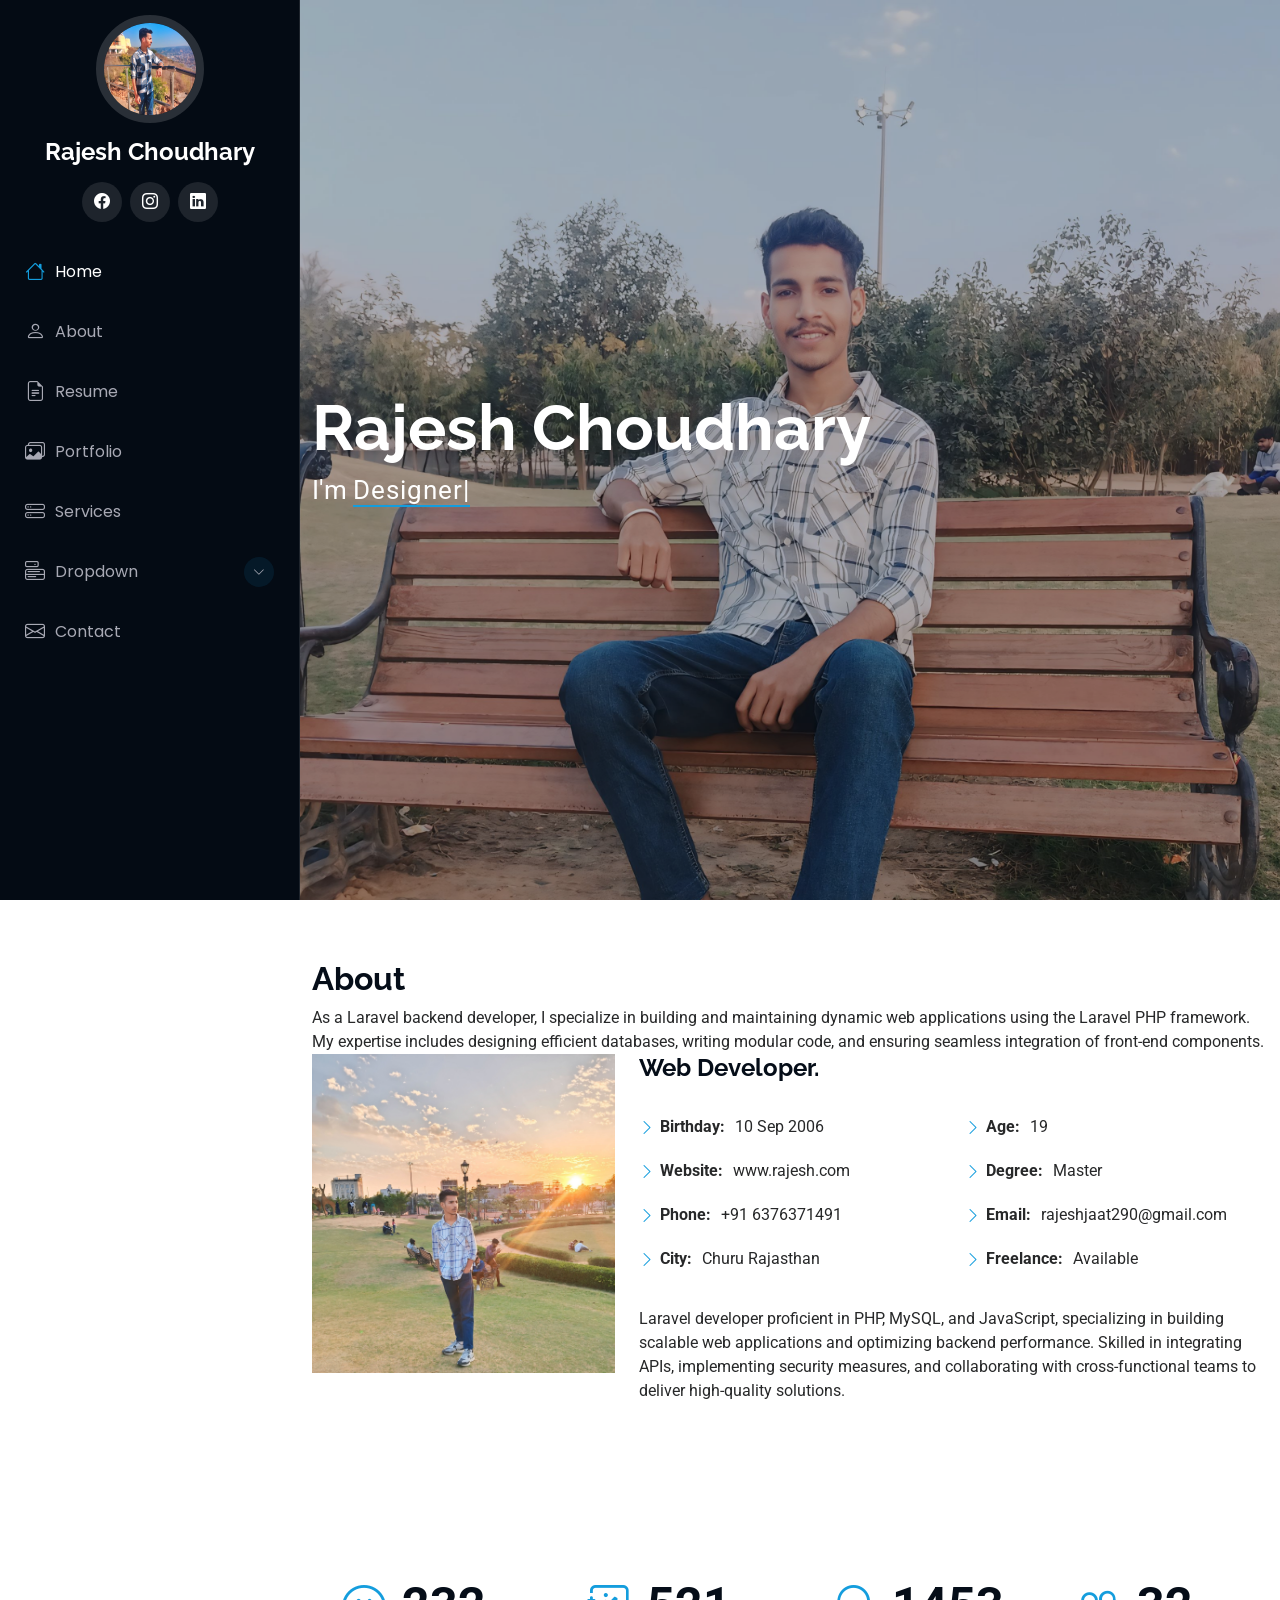
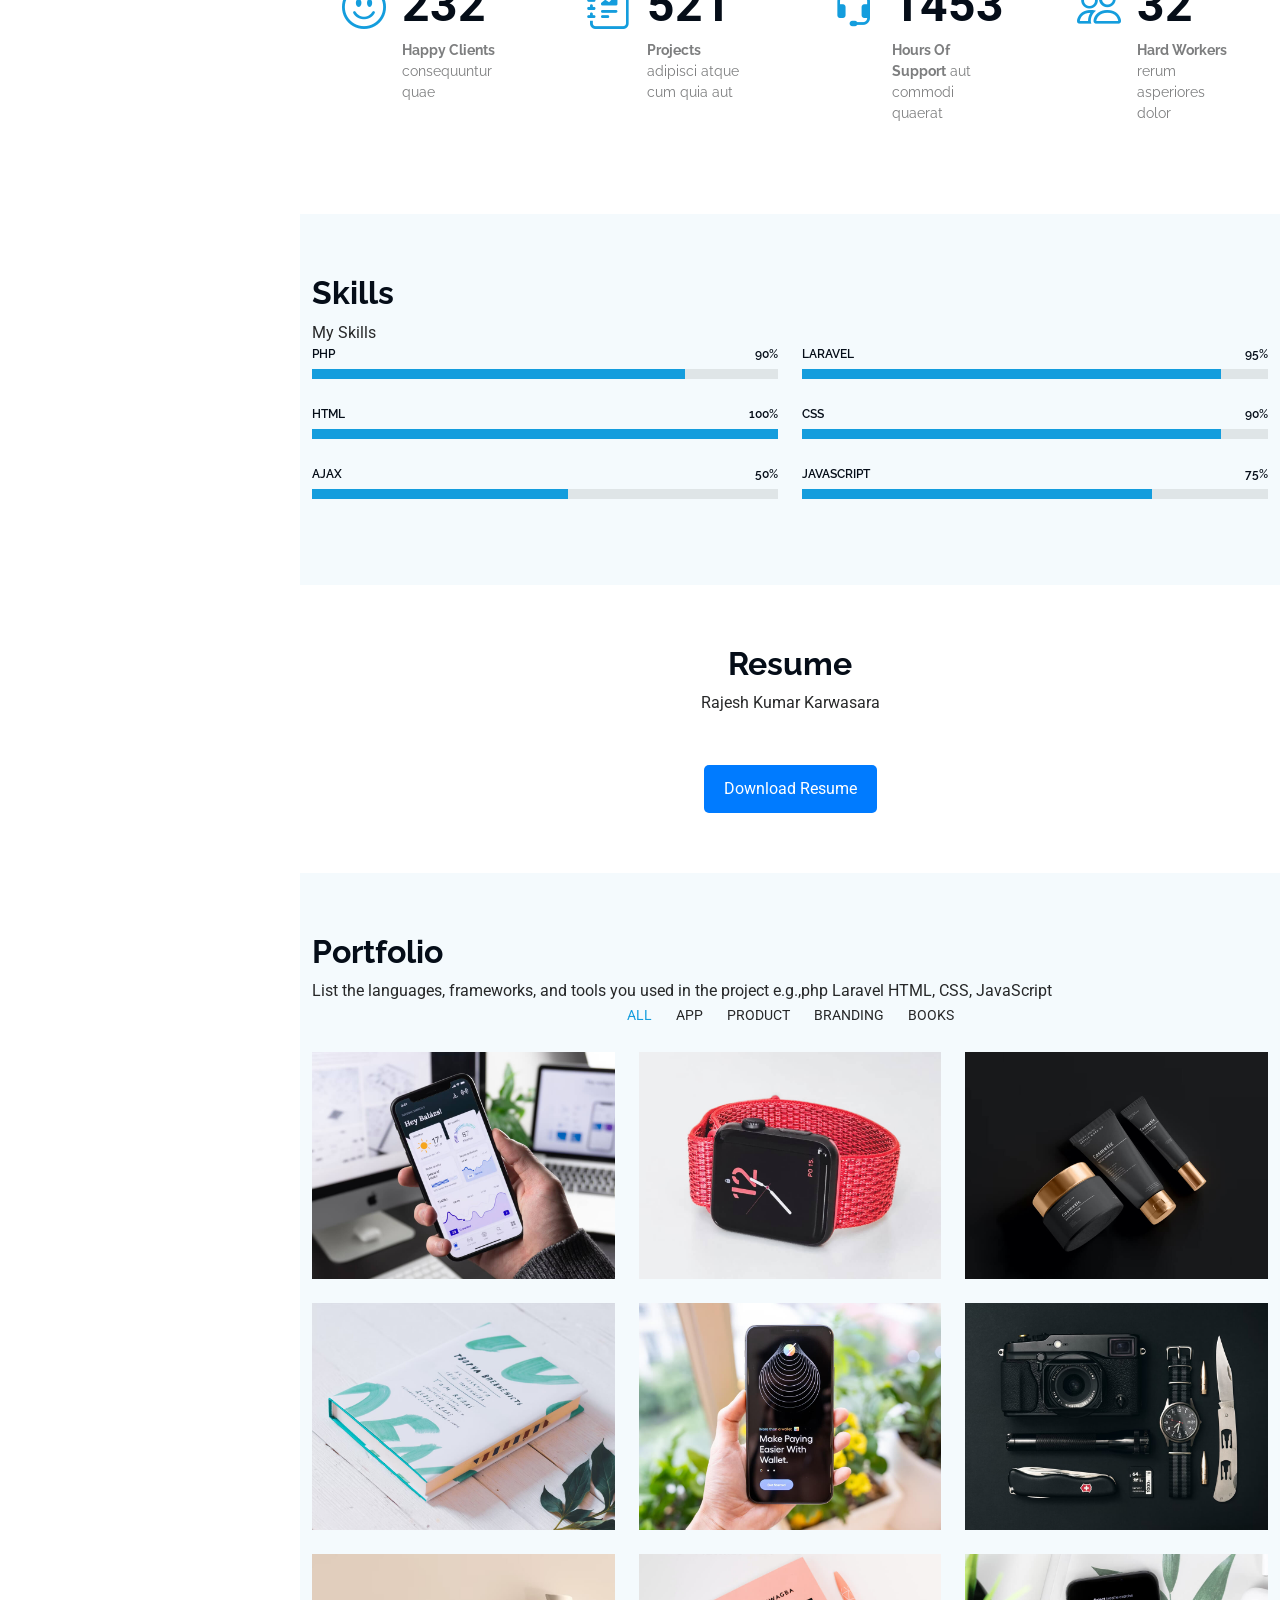
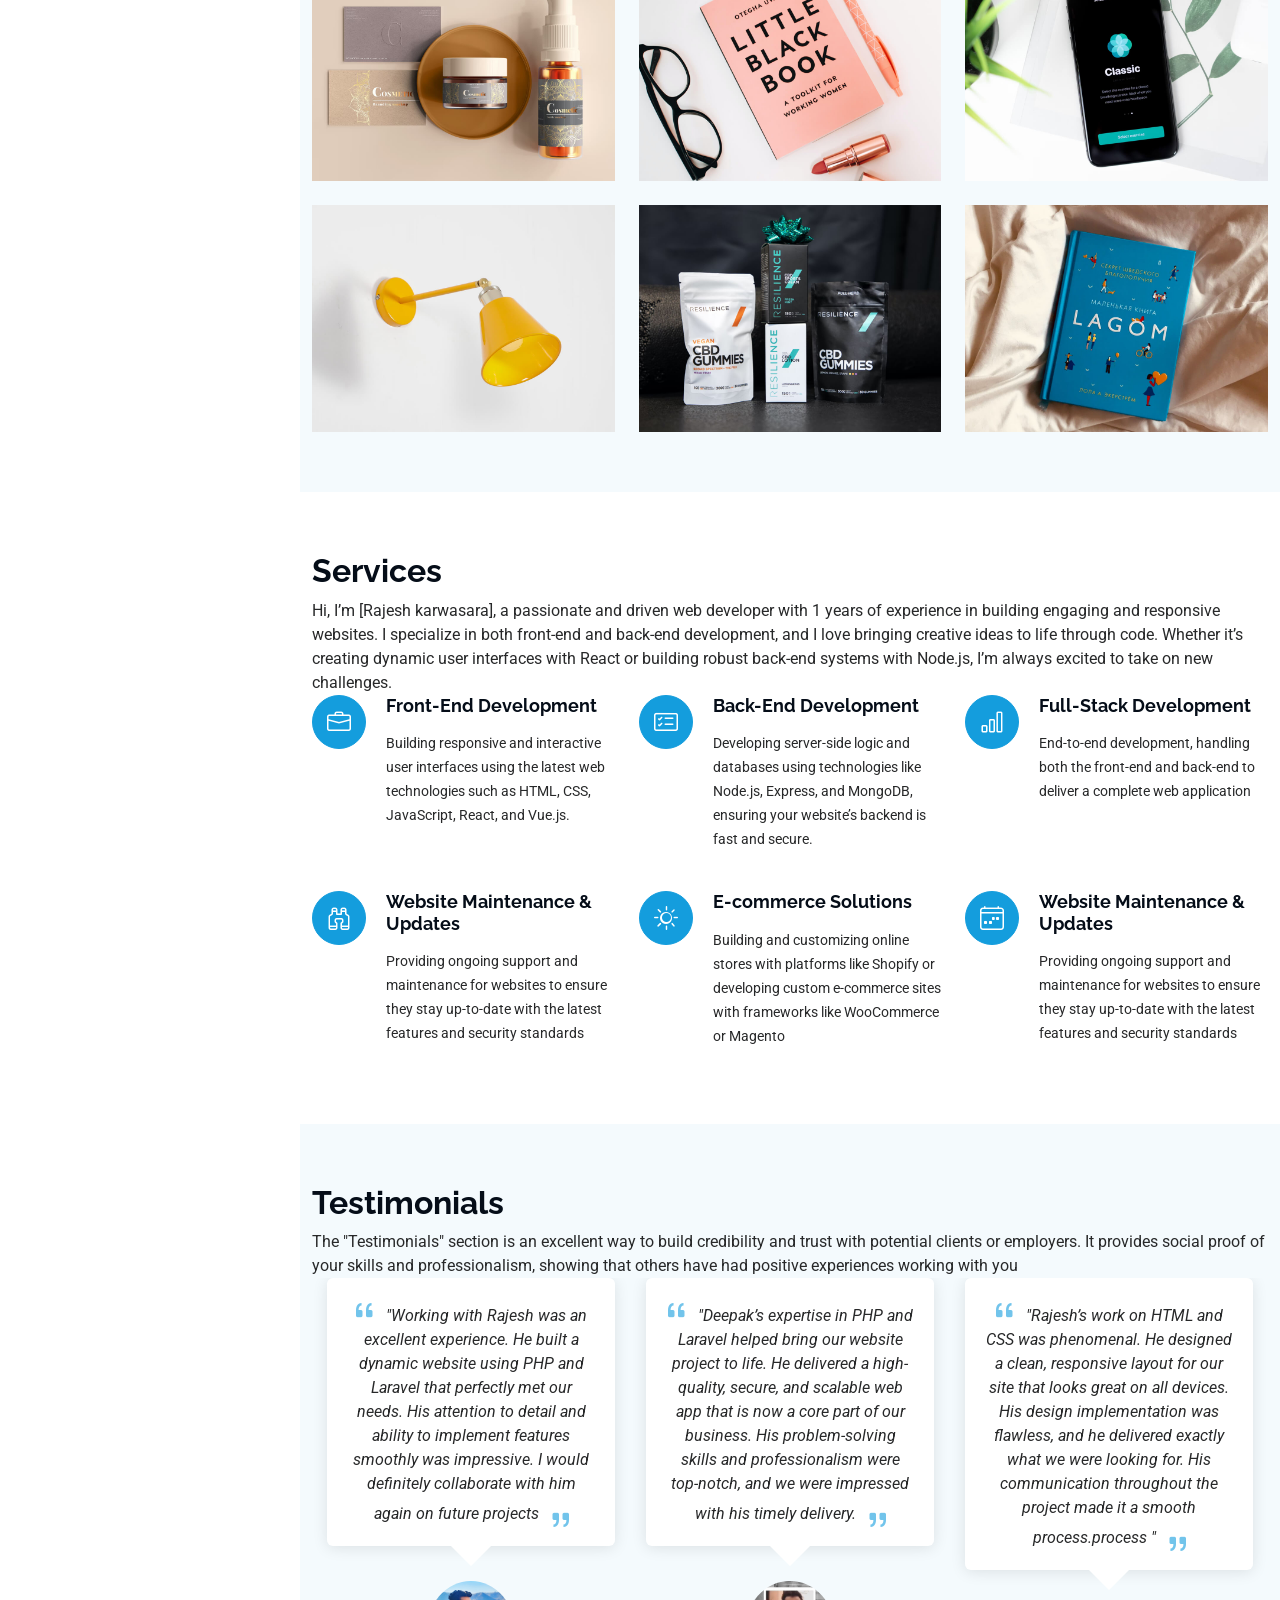
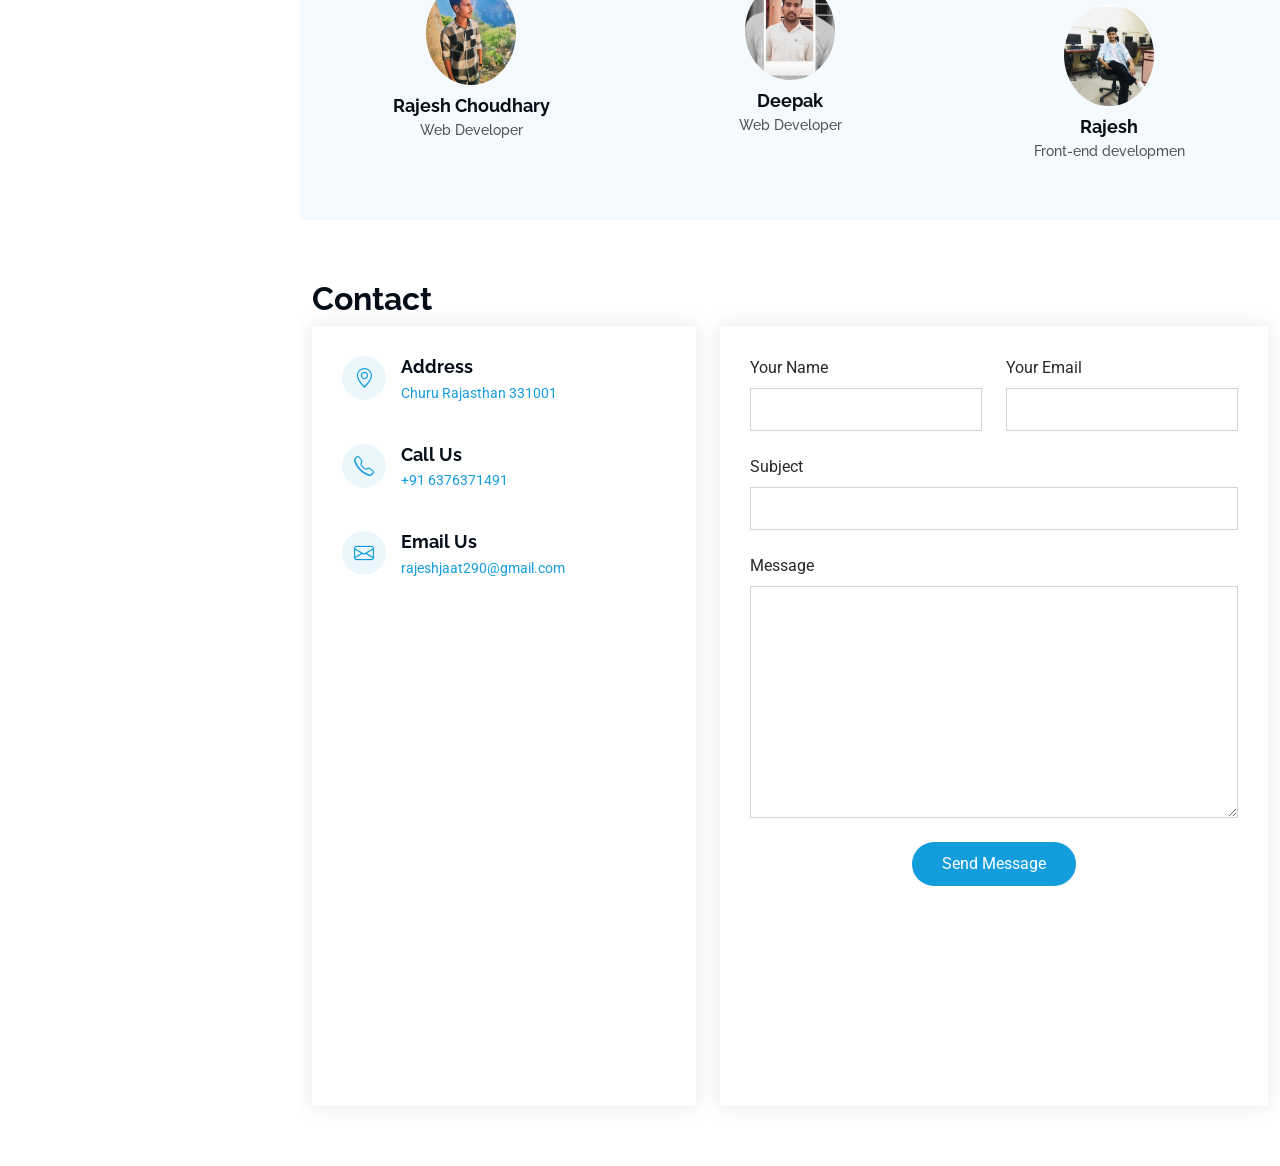
==== index.html @ 1aee3ab0 "portfolyo" ====
<!DOCTYPE html>
<html lang="en">

<head>
  <meta charset="utf-8">
  <meta content="width=device-width, initial-scale=1.0" name="viewport">
  <title>Index - iPortfolio Bootstrap Template</title>
  <meta content="" name="description">
  <meta content="" name="keywords">

  <!-- Favicons -->
  <link href="assets/img/logo.jpg" rel="icon">
  <link href="assets/img/apple-touch-icon.png" rel="apple-touch-icon">

  <!-- Fonts -->
  <link href="https://fonts.googleapis.com" rel="preconnect">
  <link href="https://fonts.gstatic.com" rel="preconnect" crossorigin>
  <link
    href="https://fonts.googleapis.com/css2?family=Roboto:ital,wght@0,100;0,300;0,400;0,500;0,700;0,900;1,100;1,300;1,400;1,500;1,700;1,900&family=Poppins:ital,wght@0,100;0,200;0,300;0,400;0,500;0,600;0,700;0,800;0,900;1,100;1,200;1,300;1,400;1,500;1,600;1,700;1,800;1,900&family=Raleway:ital,wght@0,100;0,200;0,300;0,400;0,500;0,600;0,700;0,800;0,900;1,100;1,200;1,300;1,400;1,500;1,600;1,700;1,800;1,900&display=swap"
    rel="stylesheet">

  <!-- Vendor CSS Files -->
  <link href="assets/vendor/bootstrap/css/bootstrap.min.css" rel="stylesheet">
  <link href="assets/vendor/bootstrap-icons/bootstrap-icons.css" rel="stylesheet">
  <link href="assets/vendor/aos/aos.css" rel="stylesheet">
  <link href="assets/vendor/glightbox/css/glightbox.min.css" rel="stylesheet">
  <link href="assets/vendor/swiper/swiper-bundle.min.css" rel="stylesheet">

  <!-- Main CSS File -->
  <link href="assets/css/main.css" rel="stylesheet">

  <!-- =======================================================
  * Template Name: iPortfolio
  * Template URL: https://bootstrapmade.com/iportfolio-bootstrap-portfolio-websites-template/
  * Updated: Jun 29 2024 with Bootstrap v5.3.3
  * Author: BootstrapMade.com
  * License: https://bootstrapmade.com/license/
  ======================================================== -->
</head>

<body class="index-page">

  <header id="header" class="header dark-background d-flex flex-column">
    <i class="header-toggle d-xl-none bi bi-list"></i>

    <div class="profile-img">
      <img src="assets/img/r1.jpg" alt="" class="img-fluid rounded-circle">
    </div>

    <a href="index.html" class="logo d-flex align-items-center justify-content-center">
      <!-- Uncomment the line below if you also wish to use an image logo -->
      <!-- <img src="assets/img/logo.png" alt=""> -->
      <h1 class="sitename">Rajesh Choudhary</h1>
    </a>

    <div class="social-links text-center">
    
      <a href="https://www.facebook.com/profile.php" target="_blank" class="facebook"><i class="bi bi-facebook"></i></a>
      <a href="https://www.instagram.com/choudhary__rajeshh"  target="_blank" class="instagram"><i class="bi bi-instagram"></i></a>

      <a href="https://www.linkedin.com/in/rajesh-karwasara-4582b3301" target="_blank" class="linkedin"><i class="bi bi-linkedin"></i></a>
    </div>

    <nav id="navmenu" class="navmenu">
      <ul>
        <li><a href="#hero" class="active"><i class="bi bi-house navicon"></i>Home</a></li>
        <li><a href="#about"><i class="bi bi-person navicon"></i> About</a></li>
        <li><a href="#resume"><i class="bi bi-file-earmark-text navicon"></i> Resume</a></li>
        <li><a href="#portfolio"><i class="bi bi-images navicon"></i> Portfolio</a></li>
        <li><a href="#services"><i class="bi bi-hdd-stack navicon"></i> Services</a></li>
        <li class="dropdown"><a href="#"><i class="bi bi-menu-button navicon"></i> <span>Dropdown</span> <i
              class="bi bi-chevron-down toggle-dropdown"></i></a>
          <ul>
            <li><a href="#">Dropdown 1</a></li>
            <li class="dropdown"><a href="#"><span>Deep Dropdown</span> <i
                  class="bi bi-chevron-down toggle-dropdown"></i></a>
              <ul>
                <li><a href="#">Deep Dropdown 1</a></li>
                <li><a href="#">Deep Dropdown 2</a></li>
                <li><a href="#">Deep Dropdown 3</a></li>
                <li><a href="#">Deep Dropdown 4</a></li>
                <li><a href="#">Deep Dropdown 5</a></li>
              </ul>
            </li>
            <li><a href="#">Dropdown 2</a></li>
            <li><a href="#">Dropdown 3</a></li>
            <li><a href="#">Dropdown 4</a></li>
          </ul>
        </li>
        <li><a href="#contact"><i class="bi bi-envelope navicon"></i> Contact</a></li>
      </ul>
    </nav>

  </header>

  <main class="main">

    <!-- Hero Section -->
    <section id="hero" class="hero section dark-background">

      <img src="assets/img/r2.jpg" alt="" data-aos="fade-in" class="">

      <div class="container" data-aos="fade-up" data-aos-delay="100">
        <h2>Rajesh Choudhary</h2>
        <p>I'm <span class="typed" data-typed-items="Designer, Developer, Freelancer">Web Developer</span><span
            class="typed-cursor typed-cursor--blink" aria-hidden="true"></span><span
            class="typed-cursor typed-cursor--blink" aria-hidden="true"></span></p>
      </div>

    </section><!-- /Hero Section -->

    <!-- About Section -->
    <section id="about" class="about section">

      <!-- Section Title -->
      <div class="container section-title" data-aos="fade-up">
        <h2>About</h2>
        <p>As a Laravel backend developer, I specialize in building and maintaining dynamic web applications using the
          Laravel PHP framework. My expertise includes designing efficient databases, writing modular code, and ensuring
          seamless integration of front-end components.</p>
      </div><!-- End Section Title -->

      <div class="container" data-aos="fade-up" data-aos-delay="100">

        <div class="row gy-4 justify-content-center">
          <div class="col-lg-4">
            <img src="assets/img/r3.jpg" class="img-fluid" alt="">
          </div>
          <div class="col-lg-8 content">
            <h2>Web Developer.</h2>
            <p class="fst-italic py-1">

            </p>
            <div class="row">
              <div class="col-lg-6">
                <ul>
                  <li><i class="bi bi-chevron-right"></i> <strong>Birthday:</strong> <span>10 Sep 2006</span></li>
                  <li><i class="bi bi-chevron-right"></i> <strong>Website:</strong> <span>www.rajesh.com</span></li>
                  <li><i class="bi bi-chevron-right"></i> <strong>Phone:</strong> <span>+91 6376371491</span></li>
                  <li><i class="bi bi-chevron-right"></i> <strong>City:</strong> <span>Churu Rajasthan</span></li>
                </ul>
              </div>
              <div class="col-lg-6">
                <ul>
                  <li><i class="bi bi-chevron-right"></i> <strong>Age:</strong> <span>19</span></li>
                  <li><i class="bi bi-chevron-right"></i> <strong>Degree:</strong> <span>Master</span></li>
                  <li><i class="bi bi-chevron-right"></i> <strong>Email:</strong> <span>rajeshjaat290@gmail.com</span>
                  </li>
                  <li><i class="bi bi-chevron-right"></i> <strong>Freelance:</strong> <span>Available</span></li>
                </ul>
              </div>
            </div>
            <p class="py-3">
              Laravel developer proficient in PHP, MySQL, and JavaScript, specializing in building scalable web
              applications and optimizing backend performance. Skilled in integrating APIs, implementing security
              measures, and collaborating with cross-functional teams to deliver high-quality solutions.
            </p>
          </div>
        </div>

      </div>

    </section><!-- /About Section -->

    <!-- Stats Section -->
    <section id="stats" class="stats section">

      <div class="container" data-aos="fade-up" data-aos-delay="100">

        <div class="row gy-4">

          <div class="col-lg-3 col-md-6">
            <div class="stats-item">
              <i class="bi bi-emoji-smile"></i>
              <span data-purecounter-start="0" data-purecounter-end="232" data-purecounter-duration="1"
                class="purecounter"></span>
              <p><strong>Happy Clients</strong> <span>consequuntur quae</span></p>
            </div>
          </div><!-- End Stats Item -->

          <div class="col-lg-3 col-md-6">
            <div class="stats-item">
              <i class="bi bi-journal-richtext"></i>
              <span data-purecounter-start="0" data-purecounter-end="521" data-purecounter-duration="1"
                class="purecounter"></span>
              <p><strong>Projects</strong> <span>adipisci atque cum quia aut</span></p>
            </div>
          </div><!-- End Stats Item -->

          <div class="col-lg-3 col-md-6">
            <div class="stats-item">
              <i class="bi bi-headset"></i>
              <span data-purecounter-start="0" data-purecounter-end="1453" data-purecounter-duration="1"
                class="purecounter"></span>
              <p><strong>Hours Of Support</strong> <span>aut commodi quaerat</span></p>
            </div>
          </div><!-- End Stats Item -->

          <div class="col-lg-3 col-md-6">
            <div class="stats-item">
              <i class="bi bi-people"></i>
              <span data-purecounter-start="0" data-purecounter-end="32" data-purecounter-duration="1"
                class="purecounter"></span>
              <p><strong>Hard Workers</strong> <span>rerum asperiores dolor</span></p>
            </div>
          </div><!-- End Stats Item -->

        </div>

      </div>

    </section><!-- /Stats Section -->

    <!-- Skills Section -->
    <section id="skills" class="skills section light-background">

      <!-- Section Title -->
      <div class="container section-title" data-aos="fade-up">
        <h2>Skills</h2>
        <p>My Skills</p>
      </div><!-- End Section Title -->

      <div class="container" data-aos="fade-up" data-aos-delay="100">

        <div class="row skills-content skills-animation">
          <div class="col-lg-6">

            <div class="progress">
              <span class="skill"><span>PHP</span> <i class="val">90%</i></span>
              <div class="progress-bar-wrap">
                <div class="progress-bar" role="progressbar" aria-valuenow="80" aria-valuemin="0" aria-valuemax="100">
                </div>
              </div>
            </div><!-- End Skills Item -->
            <div class="progress">
              <span class="skill"><span>HTML</span> <i class="val">100%</i></span>
              <div class="progress-bar-wrap">
                <div class="progress-bar" role="progressbar" aria-valuenow="100" aria-valuemin="0" aria-valuemax="100">
                </div>
              </div>
            </div><!-- End Skills Item -->


            <div class="progress">
              <span class="skill"><span>Ajax</span> <i class="val">50%</i></span>
              <div class="progress-bar-wrap">
                <div class="progress-bar" role="progressbar" aria-valuenow="55" aria-valuemin="0" aria-valuemax="100">
                </div>
              </div>
            </div><!-- End Skills Item -->

          </div>
          <div class="col-lg-6">


            <div class="progress">
              <span class="skill"><span>Laravel</span> <i class="val">95%</i></span>
              <div class="progress-bar-wrap">
                <div class="progress-bar" role="progressbar" aria-valuenow="90" aria-valuemin="0" aria-valuemax="100">
                </div>
              </div>
            </div><!-- End Skills Item -->
            <div class="progress">
              <span class="skill"><span>CSS</span> <i class="val">90%</i></span>
              <div class="progress-bar-wrap">
                <div class="progress-bar" role="progressbar" aria-valuenow="90" aria-valuemin="0" aria-valuemax="100">
                </div>
              </div>
            </div><!-- End Skills Item -->

            <div class="progress">
              <span class="skill"><span>JavaScript</span> <i class="val">75%</i></span>
              <div class="progress-bar-wrap">
                <div class="progress-bar" role="progressbar" aria-valuenow="75" aria-valuemin="0" aria-valuemax="100">
                </div>
              </div>
            </div><!-- End Skills Item -->

          </div>



        </div>

      </div>

    </section><!-- /Skills Section -->

    <!-- Resume Section -->
    <section id="resume" class="resume section">

      <!-- Section Title -->
      <div class="container section-title" data-aos="fade-up" style="text-align: center;">
        <h2>Resume</h2>
        <p>Rajesh Kumar Karwasara</p>
      </div><!-- End Section Title -->

      <!-- Download Button -->
      <div class="download-btn-container">
        <a href="assets/img/Rajesh_kumar_karwasara.pdf" download target="_blank" class="download-btn">Download Resume</a>
    </div>

    </section><!-- /Resume Section -->


    <!-- Portfolio Section -->
    <section id="portfolio" class="portfolio section light-background">

      <!-- Section Title -->
      <div class="container section-title" data-aos="fade-up">
        <h2>Portfolio</h2>
        <p>List the languages, frameworks, and tools you used in the project e.g.,php Laravel HTML, CSS, JavaScript</p>
      </div><!-- End Section Title -->

      <div class="container">

        <div class="isotope-layout" data-default-filter="*" data-layout="masonry" data-sort="original-order">

          <ul class="portfolio-filters isotope-filters" data-aos="fade-up" data-aos-delay="100">
            <li data-filter="*" class="filter-active">All</li>
            <li data-filter=".filter-app">App</li>
            <li data-filter=".filter-product">Product</li>
            <li data-filter=".filter-branding">Branding</li>
            <li data-filter=".filter-books">Books</li>
          </ul><!-- End Portfolio Filters -->

          <div class="row gy-4 isotope-container" data-aos="fade-up" data-aos-delay="200">

            <div class="col-lg-4 col-md-6 portfolio-item isotope-item filter-app">
              <div class="portfolio-content h-100">
                <img src="assets/img/portfolio/app-1.jpg" class="img-fluid" alt="">
                <div class="portfolio-info">
                  <h4>App 1</h4>
                  <p>Lorem ipsum, dolor sit amet consectetur</p>
                  <a href="assets/img/portfolio/app-1.jpg" title="App 1" data-gallery="portfolio-gallery-app"
                    class="glightbox preview-link"><i class="bi bi-zoom-in"></i></a>
                  <a href="portfolio-details.html" title="More Details" class="details-link"><i
                      class="bi bi-link-45deg"></i></a>
                </div>
              </div>
            </div><!-- End Portfolio Item -->

            <div class="col-lg-4 col-md-6 portfolio-item isotope-item filter-product">
              <div class="portfolio-content h-100">
                <img src="assets/img/portfolio/product-1.jpg" class="img-fluid" alt="">
                <div class="portfolio-info">
                  <h4>Product 1</h4>
                  <p>Lorem ipsum, dolor sit amet consectetur</p>
                  <a href="assets/img/portfolio/product-1.jpg" title="Product 1"
                    data-gallery="portfolio-gallery-product" class="glightbox preview-link"><i
                      class="bi bi-zoom-in"></i></a>
                  <a href="portfolio-details.html" title="More Details" class="details-link"><i
                      class="bi bi-link-45deg"></i></a>
                </div>
              </div>
            </div><!-- End Portfolio Item -->

            <div class="col-lg-4 col-md-6 portfolio-item isotope-item filter-branding">
              <div class="portfolio-content h-100">
                <img src="assets/img/portfolio/branding-1.jpg" class="img-fluid" alt="">
                <div class="portfolio-info">
                  <h4>Branding 1</h4>
                  <p>Lorem ipsum, dolor sit amet consectetur</p>
                  <a href="assets/img/portfolio/branding-1.jpg" title="Branding 1"
                    data-gallery="portfolio-gallery-branding" class="glightbox preview-link"><i
                      class="bi bi-zoom-in"></i></a>
                  <a href="portfolio-details.html" title="More Details" class="details-link"><i
                      class="bi bi-link-45deg"></i></a>
                </div>
              </div>
            </div><!-- End Portfolio Item -->

            <div class="col-lg-4 col-md-6 portfolio-item isotope-item filter-books">
              <div class="portfolio-content h-100">
                <img src="assets/img/portfolio/books-1.jpg" class="img-fluid" alt="">
                <div class="portfolio-info">
                  <h4>Books 1</h4>
                  <p>Lorem ipsum, dolor sit amet consectetur</p>
                  <a href="assets/img/portfolio/books-1.jpg" title="Branding 1" data-gallery="portfolio-gallery-book"
                    class="glightbox preview-link"><i class="bi bi-zoom-in"></i></a>
                  <a href="portfolio-details.html" title="More Details" class="details-link"><i
                      class="bi bi-link-45deg"></i></a>
                </div>
              </div>
            </div><!-- End Portfolio Item -->

            <div class="col-lg-4 col-md-6 portfolio-item isotope-item filter-app">
              <div class="portfolio-content h-100">
                <img src="assets/img/portfolio/app-2.jpg" class="img-fluid" alt="">
                <div class="portfolio-info">
                  <h4>App 2</h4>
                  <p>Lorem ipsum, dolor sit amet consectetur</p>
                  <a href="assets/img/portfolio/app-2.jpg" title="App 2" data-gallery="portfolio-gallery-app"
                    class="glightbox preview-link"><i class="bi bi-zoom-in"></i></a>
                  <a href="portfolio-details.html" title="More Details" class="details-link"><i
                      class="bi bi-link-45deg"></i></a>
                </div>
              </div>
            </div><!-- End Portfolio Item -->

            <div class="col-lg-4 col-md-6 portfolio-item isotope-item filter-product">
              <div class="portfolio-content h-100">
                <img src="assets/img/portfolio/product-2.jpg" class="img-fluid" alt="">
                <div class="portfolio-info">
                  <h4>Product 2</h4>
                  <p>Lorem ipsum, dolor sit amet consectetur</p>
                  <a href="assets/img/portfolio/product-2.jpg" title="Product 2"
                    data-gallery="portfolio-gallery-product" class="glightbox preview-link"><i
                      class="bi bi-zoom-in"></i></a>
                  <a href="portfolio-details.html" title="More Details" class="details-link"><i
                      class="bi bi-link-45deg"></i></a>
                </div>
              </div>
            </div><!-- End Portfolio Item -->

            <div class="col-lg-4 col-md-6 portfolio-item isotope-item filter-branding">
              <div class="portfolio-content h-100">
                <img src="assets/img/portfolio/branding-2.jpg" class="img-fluid" alt="">
                <div class="portfolio-info">
                  <h4>Branding 2</h4>
                  <p>Lorem ipsum, dolor sit amet consectetur</p>
                  <a href="assets/img/portfolio/branding-2.jpg" title="Branding 2"
                    data-gallery="portfolio-gallery-branding" class="glightbox preview-link"><i
                      class="bi bi-zoom-in"></i></a>
                  <a href="portfolio-details.html" title="More Details" class="details-link"><i
                      class="bi bi-link-45deg"></i></a>
                </div>
              </div>
            </div><!-- End Portfolio Item -->

            <div class="col-lg-4 col-md-6 portfolio-item isotope-item filter-books">
              <div class="portfolio-content h-100">
                <img src="assets/img/portfolio/books-2.jpg" class="img-fluid" alt="">
                <div class="portfolio-info">
                  <h4>Books 2</h4>
                  <p>Lorem ipsum, dolor sit amet consectetur</p>
                  <a href="assets/img/portfolio/books-2.jpg" title="Branding 2" data-gallery="portfolio-gallery-book"
                    class="glightbox preview-link"><i class="bi bi-zoom-in"></i></a>
                  <a href="portfolio-details.html" title="More Details" class="details-link"><i
                      class="bi bi-link-45deg"></i></a>
                </div>
              </div>
            </div><!-- End Portfolio Item -->

            <div class="col-lg-4 col-md-6 portfolio-item isotope-item filter-app">
              <div class="portfolio-content h-100">
                <img src="assets/img/portfolio/app-3.jpg" class="img-fluid" alt="">
                <div class="portfolio-info">
                  <h4>App 3</h4>
                  <p>Lorem ipsum, dolor sit amet consectetur</p>
                  <a href="assets/img/portfolio/app-3.jpg" title="App 3" data-gallery="portfolio-gallery-app"
                    class="glightbox preview-link"><i class="bi bi-zoom-in"></i></a>
                  <a href="portfolio-details.html" title="More Details" class="details-link"><i
                      class="bi bi-link-45deg"></i></a>
                </div>
              </div>
            </div><!-- End Portfolio Item -->

            <div class="col-lg-4 col-md-6 portfolio-item isotope-item filter-product">
              <div class="portfolio-content h-100">
                <img src="assets/img/portfolio/product-3.jpg" class="img-fluid" alt="">
                <div class="portfolio-info">
                  <h4>Product 3</h4>
                  <p>Lorem ipsum, dolor sit amet consectetur</p>
                  <a href="assets/img/portfolio/product-3.jpg" title="Product 3"
                    data-gallery="portfolio-gallery-product" class="glightbox preview-link"><i
                      class="bi bi-zoom-in"></i></a>
                  <a href="portfolio-details.html" title="More Details" class="details-link"><i
                      class="bi bi-link-45deg"></i></a>
                </div>
              </div>
            </div><!-- End Portfolio Item -->

            <div class="col-lg-4 col-md-6 portfolio-item isotope-item filter-branding">
              <div class="portfolio-content h-100">
                <img src="assets/img/portfolio/branding-3.jpg" class="img-fluid" alt="">
                <div class="portfolio-info">
                  <h4>Branding 3</h4>
                  <p>Lorem ipsum, dolor sit amet consectetur</p>
                  <a href="assets/img/portfolio/branding-3.jpg" title="Branding 2"
                    data-gallery="portfolio-gallery-branding" class="glightbox preview-link"><i
                      class="bi bi-zoom-in"></i></a>
                  <a href="portfolio-details.html" title="More Details" class="details-link"><i
                      class="bi bi-link-45deg"></i></a>
                </div>
              </div>
            </div><!-- End Portfolio Item -->

            <div class="col-lg-4 col-md-6 portfolio-item isotope-item filter-books">
              <div class="portfolio-content h-100">
                <img src="assets/img/portfolio/books-3.jpg" class="img-fluid" alt="">
                <div class="portfolio-info">
                  <h4>Books 3</h4>
                  <p>Lorem ipsum, dolor sit amet consectetur</p>
                  <a href="assets/img/portfolio/books-3.jpg" title="Branding 3" data-gallery="portfolio-gallery-book"
                    class="glightbox preview-link"><i class="bi bi-zoom-in"></i></a>
                  <a href="portfolio-details.html" title="More Details" class="details-link"><i
                      class="bi bi-link-45deg"></i></a>
                </div>
              </div>
            </div><!-- End Portfolio Item -->

          </div><!-- End Portfolio Container -->

        </div>

      </div>

    </section><!-- /Portfolio Section -->

    <!-- Services Section -->
    <section id="services" class="services section">

      <!-- Section Title -->
      <div class="container section-title" data-aos="fade-up">
        <h2>Services</h2>
        <p>Hi, I’m [Rajesh karwasara], a passionate and driven web developer with 1 years of experience in building
          engaging
          and responsive websites. I specialize in both front-end and back-end development, and I love bringing creative
          ideas to life through code. Whether it’s creating dynamic user interfaces with React or building robust
          back-end systems with Node.js, I’m always excited to take on new challenges.</p>
      </div><!-- End Section Title -->

      <div class="container">

        <div class="row gy-4">

          <div class="col-lg-4 col-md-6 service-item d-flex" data-aos="fade-up" data-aos-delay="100">
            <div class="icon flex-shrink-0"><i class="bi bi-briefcase"></i></div>
            <div>
              <h4 class="title"><a href="service-details.html" class="stretched-link">Front-End Development</a></h4>
              <p class="description">Building responsive and interactive user interfaces using the latest web
                technologies such as HTML, CSS, JavaScript, React, and Vue.js.</p>
            </div>
          </div>
          <!-- End Service Item -->

          <div class="col-lg-4 col-md-6 service-item d-flex" data-aos="fade-up" data-aos-delay="200">
            <div class="icon flex-shrink-0"><i class="bi bi-card-checklist"></i></div>
            <div>
              <h4 class="title"><a href="service-details.html" class="stretched-link">Back-End Development</a></h4>
              <p class="description">Developing server-side logic and databases using technologies like Node.js,
                Express, and MongoDB, ensuring your website’s backend is fast and secure.</p>
            </div>
          </div><!-- End Service Item -->

          <div class="col-lg-4 col-md-6 service-item d-flex" data-aos="fade-up" data-aos-delay="300">
            <div class="icon flex-shrink-0"><i class="bi bi-bar-chart"></i></div>
            <div>
              <h4 class="title"><a href="service-details.html" class="stretched-link">Full-Stack Development</a></h4>
              <p class="description">End-to-end development, handling both the front-end and back-end to deliver a
                complete web application</p>
            </div>
          </div><!-- End Service Item -->

          <div class="col-lg-4 col-md-6 service-item d-flex" data-aos="fade-up" data-aos-delay="400">
            <div class="icon flex-shrink-0"><i class="bi bi-binoculars"></i></div>
            <div>
              <h4 class="title"><a href="service-details.html" class="stretched-link">Website Maintenance & Updates</a>
              </h4>
              <p class="description">Providing ongoing support and maintenance for websites to ensure they stay
                up-to-date with the latest features and security standards</p>
            </div>
          </div><!-- End Service Item -->

          <div class="col-lg-4 col-md-6 service-item d-flex" data-aos="fade-up" data-aos-delay="500">
            <div class="icon flex-shrink-0"><i class="bi bi-brightness-high"></i></div>
            <div>
              <h4 class="title"><a href="service-details.html" class="stretched-link">E-commerce Solutions</a></h4>
              <p class="description">Building and customizing online stores with platforms like Shopify or developing
                custom e-commerce sites with frameworks like WooCommerce or Magento</p>
            </div>
          </div><!-- End Service Item -->

          <div class="col-lg-4 col-md-6 service-item d-flex" data-aos="fade-up" data-aos-delay="600">
            <div class="icon flex-shrink-0"><i class="bi bi-calendar4-week"></i></div>
            <div>
              <h4 class="title"><a href="service-details.html" class="stretched-link">Website Maintenance & Updates</a>
              </h4>
              <p class="description">Providing ongoing support and maintenance for websites to ensure they stay
                up-to-date with the latest features and security standards</p>
            </div>
          </div><!-- End Service Item -->

        </div>

      </div>

    </section><!-- /Services Section -->

    <!-- Testimonials Section -->
    <section id="testimonials" class="testimonials section light-background">

      <!-- Section Title -->
      <div class="container section-title" data-aos="fade-up">
        <h2>Testimonials</h2>
        <p>The "Testimonials" section is an excellent way to build credibility and trust with potential clients or
          employers. It provides social proof of your skills and professionalism, showing that others have had positive
          experiences working with you</p>
      </div><!-- End Section Title -->

      <div class="container" data-aos="fade-up" data-aos-delay="100">

        <div class="swiper init-swiper">
          <script type="application/json" class="swiper-config">
            {
              "loop": true,
              "speed": 600,
              "autoplay": {
                "delay": 5000
              },
              "slidesPerView": "auto",
              "pagination": {
                "el": ".swiper-pagination",
                "type": "bullets",
                "clickable": true
              },
              "breakpoints": {
                "320": {
                  "slidesPerView": 1,
                  "spaceBetween": 40
                },
                "1200": {
                  "slidesPerView": 3,
                  "spaceBetween": 1
                }
              }
            }
          </script>
          <div class="swiper-wrapper">

            <div class="swiper-slide">
              <div class="testimonial-item">
                <p>
                  <i class="bi bi-quote quote-icon-left"></i>
                  <span>"Working with Rajesh was an excellent experience. He built a dynamic website using PHP and
                    Laravel that perfectly met our needs. His attention to detail and ability to implement features
                    smoothly was impressive. I would definitely collaborate with him again on future projects</span>
                  <i class="bi bi-quote quote-icon-right"></i>
                </p>
                <img src="assets/img/r4.jpg" class="testimonial-img" alt="">
                <h3>Rajesh Choudhary</h3>
                <h4>Web Developer </h4>
              </div>
            </div><!-- End testimonial item -->

            <div class="swiper-slide">
              <div class="testimonial-item">
                <p>
                  <i class="bi bi-quote quote-icon-left"></i>
                  <span>"Deepak’s expertise in PHP and Laravel helped bring our website project to life. He delivered a
                    high-quality, secure, and scalable web app that is now a core part of our business. His
                    problem-solving skills and professionalism were top-notch, and we were impressed with his timely
                    delivery.</span>
                  <i class="bi bi-quote quote-icon-right"></i>
                </p>
                <img src="assets/img/deepk2.jpg" class="testimonial-img" alt="">
                <h3>Deepak</h3>
                <h4>Web Developer

                </h4>
              </div>
            </div><!-- End testimonial item -->

            <div class="swiper-slide">
              <div class="testimonial-item">
                <p>
                  <i class="bi bi-quote quote-icon-left"></i>
                  <span>"Rajesh’s work on HTML and CSS was phenomenal. He designed a clean, responsive layout for our
                    site that looks great on all devices. His design implementation was flawless, and he delivered
                    exactly what we were looking for. His communication throughout the project made it a smooth
                    process.process
                    "</span>
                  <i class="bi bi-quote quote-icon-right"></i>
                </p>
                <img src="assets/img/rajesh.jpg" class="testimonial-img" alt="">
                <h3>Rajesh</h3>
                <h4>Front-end developmen</h4>
              </div>
            </div><!-- End testimonial item -->



          </div>
          <div class="swiper-pagination"></div>
        </div>

      </div>

    </section><!-- /Testimonials Section -->

    <!-- Contact Section -->
    <section id="contact" class="contact section">

      <!-- Section Title -->
      <div class="container section-title" data-aos="fade-up">
        <h2>Contact</h2>

      </div><!-- End Section Title -->

      <div class="container" data-aos="fade-up" data-aos-delay="100">

        <div class="row gy-4">

          <div class="col-lg-5">

            <div class="info-wrap">
              <div class="info-item d-flex" data-aos="fade-up" data-aos-delay="200">
                <i class="bi bi-geo-alt flex-shrink-0"></i>
                <div>
                  <h3>Address</h3>
                  <p><a href="">Churu Rajasthan 331001</a> </p>
                </div>
              </div><!-- End Info Item -->

              <div class="info-item d-flex" data-aos="fade-up" data-aos-delay="300">
                <i class="bi bi-telephone flex-shrink-0"></i>
                <div>
                  <h3>Call Us</h3>
                  <p><a href="tel:+916376371491">+91 6376371491</a></p>
                </div>

              </div><!-- End Info Item -->

              <div class="info-item d-flex" data-aos="fade-up" data-aos-delay="400">
                <i class="bi bi-envelope flex-shrink-0"></i>
                <div>
                  <h3>Email Us</h3>
                  <p><a href="mailto:rajeshjaat290@gmail.com">rajeshjaat290@gmail.com</a></p>
                </div>

              </div><!-- End Info Item -->

              <iframe
                src="https://www.google.com/maps/embed?pb=!1m18!1m12!1m3!1d616.4867827505171!2d75.08691251374223!3d28.28207259252942!2m3!1f0!2f0!3f0!3m2!1i1024!2i768!4f13.1!3m3!1m2!1s0x391366e9fdb68147%3A0x66397d87438ee3bd!2sRanasar%2C%20Rajasthan%20331021!5e1!3m2!1sen!2sin!4v1739787774221!5m2!1sen!2sin"
                width="600" height="450" style="border:0;" allowfullscreen="" loading="lazy"
                referrerpolicy="no-referrer-when-downgrade"></iframe>
            </div>
          </div>

          <div class="col-lg-7">
            <form action="forms/contact.php" method="post" class="php-email-form" data-aos="fade-up"
              data-aos-delay="200">
              <div class="row gy-4">

                <div class="col-md-6">
                  <label for="name-field" class="pb-2">Your Name</label>
                  <input type="text" name="name" id="name-field" class="form-control" required="">
                </div>

                <div class="col-md-6">
                  <label for="email-field" class="pb-2">Your Email</label>
                  <input type="email" class="form-control" name="email" id="email-field" required="">
                </div>

                <div class="col-md-12">
                  <label for="subject-field" class="pb-2">Subject</label>
                  <input type="text" class="form-control" name="subject" id="subject-field" required="">
                </div>

                <div class="col-md-12">
                  <label for="message-field" class="pb-2">Message</label>
                  <textarea class="form-control" name="message" rows="10" id="message-field" required=""></textarea>
                </div>

                <div class="col-md-12 text-center">
                  <div class="loading">Loading</div>
                  <div class="error-message"></div>
                  <div class="sent-message">Your message has been sent. Thank you!</div>

                  <button type="submit">Send Message</button>
                </div>

              </div>
            </form>
          </div><!-- End Contact Form -->

        </div>

      </div>

    </section><!-- /Contact Section -->

  </main>

  <!-- Scroll Top -->
  <a href="#" id="scroll-top" class="scroll-top d-flex align-items-center justify-content-center"><i
      class="bi bi-arrow-up-short"></i></a>

  <!-- Preloader -->
  <div id="preloader"></div>

  <!-- Vendor JS Files -->
  <script src="assets/vendor/bootstrap/js/bootstrap.bundle.min.js"></script>
  <script src="assets/vendor/php-email-form/validate.js"></script>
  <script src="assets/vendor/aos/aos.js"></script>
  <script src="assets/vendor/typed.js/typed.umd.js"></script>
  <script src="assets/vendor/purecounter/purecounter_vanilla.js"></script>
  <script src="assets/vendor/waypoints/noframework.waypoints.js"></script>
  <script src="assets/vendor/glightbox/js/glightbox.min.js"></script>
  <script src="assets/vendor/imagesloaded/imagesloaded.pkgd.min.js"></script>
  <script src="assets/vendor/isotope-layout/isotope.pkgd.min.js"></script>
  <script src="assets/vendor/swiper/swiper-bundle.min.js"></script>

  <!-- Main JS File -->
  <script src="assets/js/main.js"></script>

</body>

</html>
---- assets/css/main.css ----
/**
* Template Name: iPortfolio
* Template URL: https://bootstrapmade.com/iportfolio-bootstrap-portfolio-websites-template/
* Updated: Jun 29 2024 with Bootstrap v5.3.3
* Author: BootstrapMade.com
* License: https://bootstrapmade.com/license/
*/

/*--------------------------------------------------------------
# Font & Color Variables
# Help: https://bootstrapmade.com/color-system/
--------------------------------------------------------------*/
/* Fonts */
:root {
  --default-font: "Roboto",  system-ui, -apple-system, "Segoe UI", Roboto, "Helvetica Neue", Arial, "Noto Sans", "Liberation Sans", sans-serif, "Apple Color Emoji", "Segoe UI Emoji", "Segoe UI Symbol", "Noto Color Emoji";
  --heading-font: "Raleway",  sans-serif;
  --nav-font: "Poppins",  sans-serif;
}

/* Global Colors - The following color variables are used throughout the website. Updating them here will change the color scheme of the entire website */
:root { 
  --background-color: #ffffff; /* Background color for the entire website, including individual sections */
  --default-color: #272829; /* Default color used for the majority of the text content across the entire website */
  --heading-color: #050d18; /* Color for headings, subheadings and title throughout the website */
  --accent-color: #149ddd; /* Accent color that represents your brand on the website. It's used for buttons, links, and other elements that need to stand out */
  --surface-color: #ffffff; /* The surface color is used as a background of boxed elements within sections, such as cards, icon boxes, or other elements that require a visual separation from the global background. */
  --contrast-color: #ffffff; /* Contrast color for text, ensuring readability against backgrounds of accent, heading, or default colors. */
}

/* Nav Menu Colors - The following color variables are used specifically for the navigation menu. They are separate from the global colors to allow for more customization options */
:root {
  --nav-color: #a8a9b4;  /* The default color of the main navmenu links */
  --nav-hover-color: #ffffff; /* Applied to main navmenu links when they are hovered over or active */
  --nav-mobile-background-color: #040b14; /* Used as the background color for mobile navigation menu */
  --nav-dropdown-background-color: #040b14; /* Used as the background color for dropdown items that appear when hovering over primary navigation items */
  --nav-dropdown-color: #a8a9b4; /* Used for navigation links of the dropdown items in the navigation menu. */
  --nav-dropdown-hover-color: #ffffff; /* Similar to --nav-hover-color, this color is applied to dropdown navigation links when they are hovered over. */
}

/* Color Presets - These classes override global colors when applied to any section or element, providing reuse of the sam color scheme. */

.light-background {
  --background-color: #f4fafd;
  --surface-color: #ffffff;
}

.dark-background {
  --background-color: #040b14;
  --default-color: #ffffff;
  --heading-color: #ffffff;
  --surface-color: #151f2b;
  --contrast-color: #ffffff;
}

/* Smooth scroll */
:root {
  scroll-behavior: smooth;
}

/*--------------------------------------------------------------
# General Styling & Shared Classes
--------------------------------------------------------------*/
body {
  color: var(--default-color);
  background-color: var(--background-color);
  font-family: var(--default-font);
}

a {
  color: var(--accent-color);
  text-decoration: none;
  transition: 0.3s;
}

a:hover {
  color: color-mix(in srgb, var(--accent-color), transparent 25%);
  text-decoration: none;
}

h1,
h2,
h3,
h4,
h5,
h6 {
  color: var(--heading-color);
  font-family: var(--heading-font);
}

/* PHP Email Form Messages
------------------------------*/
.php-email-form .error-message {
  display: none;
  background: #df1529;
  color: #ffffff;
  text-align: left;
  padding: 15px;
  margin-bottom: 24px;
  font-weight: 600;
}

.php-email-form .sent-message {
  display: none;
  color: #ffffff;
  background: #059652;
  text-align: center;
  padding: 15px;
  margin-bottom: 24px;
  font-weight: 600;
}

.php-email-form .loading {
  display: none;
  background: var(--surface-color);
  text-align: center;
  padding: 15px;
  margin-bottom: 24px;
}

.php-email-form .loading:before {
  content: "";
  display: inline-block;
  border-radius: 50%;
  width: 24px;
  height: 24px;
  margin: 0 10px -6px 0;
  border: 3px solid var(--accent-color);
  border-top-color: var(--surface-color);
  animation: php-email-form-loading 1s linear infinite;
}

@keyframes php-email-form-loading {
  0% {
    transform: rotate(0deg);
  }

  100% {
    transform: rotate(360deg);
  }
}

/*--------------------------------------------------------------
# Global Header
--------------------------------------------------------------*/
.header {
  color: var(--default-color);
  background-color: var(--background-color);
  position: fixed;
  top: 0;
  left: 0;
  bottom: 0;
  padding: 0 15px;
  width: 300px;
  transition: all ease-in-out 0.3s;
  overflow-y: auto;
  z-index: 997;
  border-right: 1px solid color-mix(in srgb, var(--default-color), transparent 90%);
}

.header .profile-img img {
  margin: 15px auto;
  display: block;
  width: 108px;
  height: 108px;
  border: 8px solid color-mix(in srgb, var(--default-color), transparent 85%);
}

.header .logo {
  line-height: 1;
  margin-bottom: 15px;
}

.header .logo img {
  max-height: 32px;
  margin-right: 8px;
}

.header .logo h1 {
  font-size: 24px;
  margin: 0;
  font-weight: 700;
  color: var(--heading-color);
}

.header .social-links {
  margin: 0 0 20px 0;
}

.header .social-links a {
  font-size: 16px;
  display: inline-flex;
  align-items: center;
  justify-content: center;
  background: color-mix(in srgb, var(--default-color), transparent 90%);
  color: var(--default-color);
  margin: 0 2px;
  border-radius: 50%;
  text-align: center;
  width: 40px;
  height: 40px;
  transition: 0.3s;
}

.header .social-links a:hover {
  color: var(--contrast-color);
  background: var(--accent-color);
}

@media (min-width: 1200px) {

  .header~main,
  .header~#footer {
    margin-left: 300px;
  }
}

@media (max-width: 1199px) {
  .header {
    left: -100%;
  }
}

.header.header-show {
  left: 0;
}

.header .header-toggle {
  color: var(--contrast-color);
  background-color: var(--accent-color);
  font-size: 22px;
  display: flex;
  align-items: center;
  justify-content: center;
  width: 40px;
  height: 40px;
  border-radius: 50%;
  cursor: pointer;
  position: fixed;
  top: 15px;
  right: 15px;
  z-index: 9999;
  transition: background-color 0.3s;
}

.header .header-toggle:hover {
  color: var(--contrast-color);
  background-color: color-mix(in srgb, var(--accent-color) 90%, white 15%);
}

/*--------------------------------------------------------------
# Navigation Menu
--------------------------------------------------------------*/
.mobile-nav-toggle {
  display: none;
}

.navmenu {
  padding: 0;
  z-index: 9997;
}

.navmenu ul {
  list-style: none;
  padding: 0 0 20px 0;
  margin: 0;
}

.navmenu a,
.navmenu a:focus {
  color: var(--nav-color);
  padding: 15px 10px;
  font-family: var(--nav-font);
  font-size: 16px;
  font-weight: 400;
  display: flex;
  align-items: center;
  white-space: nowrap;
  transition: 0.3s;
  width: 100%;
}

.navmenu a .navicon,
.navmenu a:focus .navicon {
  font-size: 20px;
  margin-right: 10px;
}

.navmenu a .toggle-dropdown,
.navmenu a:focus .toggle-dropdown {
  font-size: 12px;
  line-height: 0;
  margin-left: auto;
  width: 30px;
  height: 30px;
  display: flex;
  align-items: center;
  justify-content: center;
  border-radius: 50%;
  transition: 0.3s;
  flex-shrink: 0;
  background-color: color-mix(in srgb, var(--accent-color), transparent 90%);
}

.navmenu a .toggle-dropdown:hover,
.navmenu a:focus .toggle-dropdown:hover {
  background-color: var(--accent-color);
  color: var(--contrast-color);
}

.navmenu a:hover,
.navmenu .active,
.navmenu .active:focus {
  color: var(--nav-hover-color);
}

.navmenu a:hover .navicon,
.navmenu .active .navicon,
.navmenu .active:focus .navicon {
  color: var(--accent-color);
}

.navmenu .active .toggle-dropdown,
.navmenu .active:focus .toggle-dropdown {
  background-color: var(--accent-color);
  color: var(--contrast-color);
  transform: rotate(180deg);
}

.navmenu .dropdown {
  display: block;
}

.navmenu .dropdown a,
.navmenu .dropdown a:focus {
  color: --nav-dropdown-color;
}

.navmenu .dropdown a:hover,
.navmenu .dropdown .active,
.navmenu .dropdown .active:focus {
  color: var(--nav-dropdown-hover-color);
}

.navmenu .dropdown ul {
  position: static;
  display: none;
  z-index: 99;
  padding: 5px 10px;
  margin: 5px 10px;
  background-color: var(--nav-dropdown-background-color);
  border: 1px solid color-mix(in srgb, var(--default-color), transparent 90%);
  box-shadow: none;
  transition: all 0.5s ease-in-out;
}

.navmenu .dropdown ul ul {
  background-color: rgba(33, 37, 41, 0.1);
}

.navmenu .dropdown>.dropdown-active {
  display: block;
  background-color: rgba(33, 37, 41, 0.03);
}

/*--------------------------------------------------------------
# Global Footer
--------------------------------------------------------------*/
.footer {
  color: var(--default-color);
  background-color: var(--background-color);
  font-size: 14px;
  padding: 40px 0;
  position: relative;
  border-top: 1px solid color-mix(in srgb, var(--default-color), transparent 90%);
}

.footer .copyright p {
  margin-bottom: 0;
}

.footer .credits {
  margin-top: 4px;
  font-size: 13px;
  text-align: center;
}

/*--------------------------------------------------------------
# Preloader
--------------------------------------------------------------*/
#preloader {
  position: fixed;
  inset: 0;
  z-index: 999999;
  overflow: hidden;
  background: var(--background-color);
  transition: all 0.6s ease-out;
}

#preloader:before {
  content: "";
  position: fixed;
  top: calc(50% - 30px);
  left: calc(50% - 30px);
  border: 6px solid #ffffff;
  border-color: var(--accent-color) transparent var(--accent-color) transparent;
  border-radius: 50%;
  width: 60px;
  height: 60px;
  animation: animate-preloader 1.5s linear infinite;
}

@keyframes animate-preloader {
  0% {
    transform: rotate(0deg);
  }

  100% {
    transform: rotate(360deg);
  }
}

/*--------------------------------------------------------------
# Scroll Top Button
--------------------------------------------------------------*/
.scroll-top {
  position: fixed;
  visibility: hidden;
  opacity: 0;
  right: 15px;
  bottom: -15px;
  z-index: 99999;
  background-color: var(--accent-color);
  width: 44px;
  height: 44px;
  border-radius: 50px;
  transition: all 0.4s;
}

.scroll-top i {
  font-size: 24px;
  color: var(--contrast-color);
  line-height: 0;
}

.scroll-top:hover {
  background-color: color-mix(in srgb, var(--accent-color), transparent 20%);
  color: var(--contrast-color);
}

.scroll-top.active {
  visibility: visible;
  opacity: 1;
  bottom: 15px;
}

/*--------------------------------------------------------------
# Disable aos animation delay on mobile devices
--------------------------------------------------------------*/
@media screen and (max-width: 768px) {
  [data-aos-delay] {
    transition-delay: 0 !important;
  }
}

/*--------------------------------------------------------------
# Global Page Titles & Breadcrumbs
--------------------------------------------------------------*/
.page-title {
  color: var(--default-color);
  background-color: var(--background-color);
  padding: 25px 0;
  position: relative;
}

.page-title h1 {
  font-size: 24px;
  font-weight: 700;
}

.page-title .breadcrumbs ol {
  display: flex;
  flex-wrap: wrap;
  list-style: none;
  padding: 0;
  margin: 0;
  font-size: 14px;
  font-weight: 400;
}

.page-title .breadcrumbs ol li+li {
  padding-left: 10px;
}

.page-title .breadcrumbs ol li+li::before {
  content: "/";
  display: inline-block;
  padding-right: 10px;
  color: color-mix(in srgb, var(--default-color), transparent 70%);
}

/*--------------------------------------------------------------
# Global Sections
--------------------------------------------------------------*/
section,
.section {
  color: var(--default-color);
  background-color: var(--background-color);
  padding: 60px 0;
  overflow: clip;
}

/*--------------------------------------------------------------
# Global Section Titles
--------------------------------------------------------------*/
.section-title {
  
  position: relative;
}

.section-title h2 {
  font-size: 32px;
  font-weight: 700;


  position: relative;
}
.download-btn-container a:hover {
  color: white;
}
/* Basic Button Styling */
.download-btn-container {
  text-align: center;
  margin-top: 30px;
}

.download-btn {
  background-color: #4CAF50;
  color: white;
  padding: 15px 30px;
  font-size: 16px;
  border: none;
  cursor: pointer;
  text-decoration: none;
  border-radius: 5px;
  transition: all 0.3s ease-in-out;
  display: inline-block;
}

/* Hover Animation */
.download-btn:hover {
  background-color: #45a049;
  transform: translateY(5px); /* Creates a lift effect */
  box-shadow: 0 4px 12px rgba(0, 0, 0, 0.2); /* Adds a subtle shadow */
}

/* Optional: Add animation on hover */
.download-btn:hover {
  animation: btn-hover 0.4s ease-out;
}

/* Button Hover Animation */


.section-title h2:after {
  
  position: absolute;
  display: block;
  width: 50px;
  height: 3px;
  background: var(--accent-color);
  left: 0;
  bottom: 0;
}

.section-title p {
  margin-bottom: 0;
}

/*--------------------------------------------------------------
# Hero Section
--------------------------------------------------------------*/
.hero {
  width: 100%;
  min-height: 100vh;
  position: relative;
  padding: 80px 0;
  display: flex;
  align-items: center;
  justify-content: center;
}

.hero img {
  position: absolute;
  inset: 0;
  display: block;
  width: 100%;
  height: 156%;
  object-fit: cover;
  z-index: 1;
}

.hero:before {
  content: "";
  background: color-mix(in srgb, var(--background-color), transparent 70%);
  position: absolute;
  inset: 0;
  z-index: 2;
}

.hero .container {
  position: relative;
  z-index: 3;
}

.hero h2 {
  margin: 0;
  font-size: 64px;
  font-weight: 700;
}

.hero p {
  margin: 5px 0 0 0;
  font-size: 26px;
}

.hero p span {
  letter-spacing: 1px;
  border-bottom: 2px solid var(--accent-color);
}

.hero .social-links {
  margin-top: 25px;
}

.hero .social-links a {
  font-size: 24px;
  display: inline-block;
  color: color-mix(in srgb, var(--default-color), transparent 50%);
  line-height: 1;
  margin-right: 20px;
  transition: 0.3s;
}

.hero .social-links a:hover {
  color: var(--accent-color);
}

@media (max-width: 768px) {
  .hero h2 {
    font-size: 32px;
  }

  .hero p {
    font-size: 20px;
  }
}

/*--------------------------------------------------------------
# About Section
--------------------------------------------------------------*/
.about .content h2 {
  font-weight: 700;
  font-size: 24px;
}

.about .content ul {
  list-style: none;
  padding: 0;
}

.about .content ul li {
  margin-bottom: 20px;
  display: flex;
  align-items: center;
}

.about .content ul strong {
  margin-right: 10px;
}

.about .content ul i {
  font-size: 16px;
  margin-right: 5px;
  color: var(--accent-color);
  line-height: 0;
}

/*--------------------------------------------------------------
# Stats Section
--------------------------------------------------------------*/
.stats .stats-item {
  padding: 30px;
  width: 100%;
}

.stats .stats-item i {
  color: var(--accent-color);
  display: block;
  font-size: 44px;
  float: left;
  line-height: 0;
}

.stats .stats-item .purecounter {
  color: var(--heading-color);
  font-size: 48px;
  line-height: 40px;
  display: block;
  font-weight: 700;
  margin-left: 60px;
}

.stats .stats-item p {
  color: color-mix(in srgb, var(--default-color), transparent 40%);
  padding: 15px 0 0 0;
  margin: 0 0 0 60px;
  font-family: var(--heading-font);
  font-size: 14px;
}

/*--------------------------------------------------------------
# Skills Section
--------------------------------------------------------------*/
.skills .progress {
  height: 60px;
  display: block;
  background: none;
  border-radius: 0;
}

.skills .progress .skill {
  color: var(--heading-color);
  padding: 0;
  margin: 0 0 6px 0;
  text-transform: uppercase;
  display: block;
  font-weight: 600;
  font-family: var(--heading-font);
}

.skills .progress .skill .val {
  float: right;
  font-style: normal;
}

.skills .progress-bar-wrap {
  background: color-mix(in srgb, var(--default-color), transparent 90%);
  height: 10px;
}

.skills .progress-bar {
  width: 1px;
  height: 10px;
  transition: 0.9s;
  background-color: var(--accent-color);
}

/*--------------------------------------------------------------
# Resume Section
--------------------------------------------------------------*/
.resume .resume-title {
  color: var(--heading-color);
  font-size: 26px;
  font-weight: 700;
  margin-top: 20px;
  margin-bottom: 20px;
}

.resume .resume-item {
  padding: 0 0 20px 20px;
  margin-top: -2px;
  border-left: 2px solid var(--accent-color);
  position: relative;
}

.resume .resume-item h4 {
  line-height: 18px;
  font-size: 18px;
  font-weight: 600;
  text-transform: uppercase;
  color: color-mix(in srgb, var(--default-color), transparent 20%);
  margin-bottom: 10px;
}

.resume .resume-item h5 {
  font-size: 16px;
  padding: 5px 15px;
  display: inline-block;
  font-weight: 600;
  margin-bottom: 10px;
}

.resume .resume-item ul {
  padding-left: 20px;
}

.resume .resume-item ul li {
  padding-bottom: 10px;
}

.resume .resume-item:last-child {
  padding-bottom: 0;
}

.resume .resume-item::before {
  content: "";
  position: absolute;
  width: 16px;
  height: 16px;
  border-radius: 50px;
  left: -9px;
  top: 0;
  background: var(--background-color);
  border: 2px solid var(--accent-color);
}

/*--------------------------------------------------------------
# Portfolio Section
--------------------------------------------------------------*/
.portfolio .portfolio-filters {
  padding: 0;
  margin: 0 auto 20px auto;
  list-style: none;
  text-align: center;
}

.portfolio .portfolio-filters li {
  cursor: pointer;
  display: inline-block;
  padding: 0;
  font-size: 14px;
  font-weight: 400;
  margin: 0 10px;
  line-height: 1;
  text-transform: uppercase;
  margin-bottom: 10px;
  transition: all 0.3s ease-in-out;
}

.portfolio .portfolio-filters li:hover,
.portfolio .portfolio-filters li.filter-active {
  color: var(--accent-color);
}

.portfolio .portfolio-filters li:first-child {
  margin-left: 0;
}

.portfolio .portfolio-filters li:last-child {
  margin-right: 0;
}

@media (max-width: 575px) {
  .portfolio .portfolio-filters li {
    font-size: 14px;
    margin: 0 5px;
  }
}

.portfolio .portfolio-content {
  position: relative;
  overflow: hidden;
}

.portfolio .portfolio-content img {
  transition: 0.3s;
}

.portfolio .portfolio-content .portfolio-info {
  opacity: 0;
  position: absolute;
  inset: 0;
  z-index: 3;
  transition: all ease-in-out 0.3s;
  background: rgba(0, 0, 0, 0.6);
  padding: 15px;
}

.portfolio .portfolio-content .portfolio-info h4 {
  font-size: 14px;
  padding: 5px 10px;
  font-weight: 400;
  color: #ffffff;
  display: inline-block;
  background-color: var(--accent-color);
}

.portfolio .portfolio-content .portfolio-info p {
  position: absolute;
  bottom: 10px;
  text-align: center;
  display: inline-block;
  left: 0;
  right: 0;
  font-size: 16px;
  font-weight: 600;
  color: rgba(255, 255, 255, 0.8);
}

.portfolio .portfolio-content .portfolio-info .preview-link,
.portfolio .portfolio-content .portfolio-info .details-link {
  position: absolute;
  left: calc(50% - 40px);
  font-size: 26px;
  top: calc(50% - 14px);
  color: #fff;
  transition: 0.3s;
  line-height: 1.2;
}

.portfolio .portfolio-content .portfolio-info .preview-link:hover,
.portfolio .portfolio-content .portfolio-info .details-link:hover {
  color: var(--accent-color);
}

.portfolio .portfolio-content .portfolio-info .details-link {
  left: 50%;
  font-size: 34px;
  line-height: 0;
}

.portfolio .portfolio-content:hover .portfolio-info {
  opacity: 1;
}

.portfolio .portfolio-content:hover img {
  transform: scale(1.1);
}

/*--------------------------------------------------------------
# Services Section
--------------------------------------------------------------*/
.services .service-item {
  position: relative;
}

.services .service-item .icon {
  background: var(--accent-color);
  display: flex;
  align-items: center;
  justify-content: center;
  width: 54px;
  height: 54px;
  border-radius: 50%;
  transition: 0.5s;
  border: 1px solid var(--accent-color);
  margin-right: 20px;
}

.services .service-item .icon i {
  color: var(--contrast-color);
  font-size: 24px;
  line-height: 0;
}

.services .service-item:hover .icon {
  background: var(--surface-color);
}

.services .service-item:hover .icon i {
  color: var(--accent-color);
}

.services .service-item .title {
  font-weight: 700;
  margin-bottom: 15px;
  font-size: 18px;
}

.services .service-item .title a {
  color: var(--heading-color);
}

.services .service-item .title a:hover {
  color: var(--accent-color);
}

.services .service-item .description {
  line-height: 24px;
  font-size: 14px;
}

/*--------------------------------------------------------------
# Testimonials Section
--------------------------------------------------------------*/
.testimonials .testimonials-carousel,
.testimonials .testimonials-slider {
  overflow: hidden;
}

.testimonials .testimonial-item {
  box-sizing: content-box;
  text-align: center;
  min-height: 320px;
}

.testimonials .testimonial-item .testimonial-img {
  width: 90px;
  border-radius: 50%;
  margin: 0 auto;
}

.testimonials .testimonial-item h3 {
  font-size: 18px;
  font-weight: bold;
  margin: 10px 0 5px 0;
}

.testimonials .testimonial-item h4 {
  font-size: 14px;
  color: color-mix(in srgb, var(--default-color), transparent 20%);
  margin: 0;
}

.testimonials .testimonial-item .quote-icon-left,
.testimonials .testimonial-item .quote-icon-right {
  color: color-mix(in srgb, var(--accent-color), transparent 40%);
  font-size: 26px;
  line-height: 0;
}
      .download-btn-container {
            text-align: center;
            margin-top: 50px;
        }
        .download-btn {
            display: inline-block;
            padding: 12px 20px;
            font-size: 16px;
            color: #fff;
            background-color: #007bff;
            text-decoration: none;
            border-radius: 5px;
        }
        .download-btn:hover {
            background-color: #0056b3;
        }
.testimonials .testimonial-item .quote-icon-left {
  display: inline-block;
  left: -5px;
  position: relative;
}

.testimonials .testimonial-item .quote-icon-right {
  display: inline-block;
  right: -5px;
  position: relative;
  top: 10px;
  transform: scale(-1, -1);
}

.testimonials .testimonial-item p {
  font-style: italic;
  margin: 0 15px 15px 15px;
  padding: 20px;
  background-color: var(--surface-color);
  position: relative;
  margin-bottom: 35px;
  border-radius: 6px;
  box-shadow: 0px 2px 15px rgba(0, 0, 0, 0.1);
}

.testimonials .testimonial-item p::after {
  content: "";
  width: 0;
  height: 0;
  border-top: 20px solid var(--surface-color);
  border-right: 20px solid transparent;
  border-left: 20px solid transparent;
  position: absolute;
  bottom: -20px;
  left: calc(50% - 20px);
}

.testimonials .swiper-wrapper {
  height: auto;
}

.testimonials .swiper-pagination {
  margin-top: 40px;
  position: relative;
}

.testimonials .swiper-pagination .swiper-pagination-bullet {
  width: 12px;
  height: 12px;
  background-color: var(--background-color);
  opacity: 1;
  border: 1px solid var(--accent-color);
}

.testimonials .swiper-pagination .swiper-pagination-bullet-active {
  background-color: var(--accent-color);
}

/*--------------------------------------------------------------
# Contact Section
--------------------------------------------------------------*/
.contact .info-wrap {
  background-color: var(--surface-color);
  box-shadow: 0px 0px 20px rgba(0, 0, 0, 0.1);
  padding: 30px;
}

@media (max-width: 575px) {
  .contact .info-wrap {
    padding: 20px;
  }
}

.contact .info-item {
  margin-bottom: 40px;
}

.contact .info-item i {
  font-size: 20px;
  color: var(--accent-color);
  background: color-mix(in srgb, var(--accent-color), transparent 92%);
  width: 44px;
  height: 44px;
  display: flex;
  justify-content: center;
  align-items: center;
  border-radius: 50px;
  transition: all 0.3s ease-in-out;
  margin-right: 15px;
}

.contact .info-item h3 {
  padding: 0;
  font-size: 18px;
  font-weight: 700;
  margin-bottom: 5px;
}

.contact .info-item p {
  padding: 0;
  margin-bottom: 0;
  font-size: 14px;
}

.contact .info-item:hover i {
  background: var(--accent-color);
  color: var(--contrast-color);
}

.contact .php-email-form {
  background-color: var(--surface-color);
  height: 100%;
  padding: 30px;
  box-shadow: 0px 0px 20px rgba(0, 0, 0, 0.1);
}

@media (max-width: 575px) {
  .contact .php-email-form {
    padding: 20px;
  }
}

.contact .php-email-form input[type=text],
.contact .php-email-form input[type=email],
.contact .php-email-form textarea {
  font-size: 14px;
  padding: 10px 15px;
  box-shadow: none;
  border-radius: 0;
  color: var(--default-color);
  background-color: var(--surface-color);
  border-color: color-mix(in srgb, var(--default-color), transparent 80%);
}

.contact .php-email-form input[type=text]:focus,
.contact .php-email-form input[type=email]:focus,
.contact .php-email-form textarea:focus {
  border-color: var(--accent-color);
}

.contact .php-email-form input[type=text]::placeholder,
.contact .php-email-form input[type=email]::placeholder,
.contact .php-email-form textarea::placeholder {
  color: color-mix(in srgb, var(--default-color), transparent 70%);
}

.contact .php-email-form button[type=submit] {
  color: var(--contrast-color);
  background: var(--accent-color);
  border: 0;
  padding: 10px 30px;
  transition: 0.4s;
  border-radius: 50px;
}

.contact .php-email-form button[type=submit]:hover {
  background: color-mix(in srgb, var(--accent-color), transparent 25%);
}

/*--------------------------------------------------------------
# Portfolio Details Section
--------------------------------------------------------------*/
.portfolio-details .portfolio-details-slider img {
  width: 100%;
}

.portfolio-details .portfolio-details-slider .swiper-pagination {
  margin-top: 20px;
  position: relative;
}

.portfolio-details .portfolio-details-slider .swiper-pagination .swiper-pagination-bullet {
  width: 12px;
  height: 12px;
  background-color: color-mix(in srgb, var(--default-color), transparent 85%);
  opacity: 1;
}

.portfolio-details .portfolio-details-slider .swiper-pagination .swiper-pagination-bullet-active {
  background-color: var(--accent-color);
}

.portfolio-details .portfolio-info {
  padding: 30px;
  box-shadow: 0px 0 30px rgba(0, 0, 0, 0.1);
}

.portfolio-details .portfolio-info h3 {
  font-size: 22px;
  font-weight: 700;
  margin-bottom: 20px;
  padding-bottom: 20px;
  border-bottom: 1px solid color-mix(in srgb, var(--default-color), transparent 85%);
}

.portfolio-details .portfolio-info ul {
  list-style: none;
  padding: 0;
  font-size: 15px;
}

.portfolio-details .portfolio-info ul li+li {
  margin-top: 10px;
}

.portfolio-details .portfolio-description {
  padding-top: 30px;
}

.portfolio-details .portfolio-description h2 {
  font-size: 26px;
  font-weight: 700;
  margin-bottom: 20px;
}

.portfolio-details .portfolio-description p {
  padding: 0;
  color: color-mix(in srgb, var(--default-color), transparent 30%);
}

/*--------------------------------------------------------------
# Service Details Section
--------------------------------------------------------------*/
.service-details .services-list {
  padding: 10px 30px;
  border: 1px solid color-mix(in srgb, var(--default-color), transparent 90%);
  margin-bottom: 20px;
}

.service-details .services-list a {
  display: block;
  line-height: 1;
  padding: 8px 0 8px 15px;
  border-left: 3px solid color-mix(in srgb, var(--default-color), transparent 70%);
  margin: 20px 0;
  color: color-mix(in srgb, var(--default-color), transparent 20%);
  transition: 0.3s;
}

.service-details .services-list a.active {
  color: var(--heading-color);
  font-weight: 700;
  border-color: var(--accent-color);
}

.service-details .services-list a:hover {
  border-color: var(--accent-color);
}

.service-details .services-img {
  margin-bottom: 20px;
}

.service-details h3 {
  font-size: 26px;
  font-weight: 700;
}

.service-details h4 {
  font-size: 20px;
  font-weight: 700;
}

.service-details p {
  font-size: 15px;
}

.service-details ul {
  list-style: none;
  padding: 0;
  font-size: 15px;
}

.service-details ul li {
  padding: 5px 0;
  display: flex;
  align-items: center;
}

.service-details ul i {
  font-size: 20px;
  margin-right: 8px;
  color: var(--accent-color);
}

/*--------------------------------------------------------------
# Starter Section Section
--------------------------------------------------------------*/
.starter-section {
  /* Add your styles here */
}
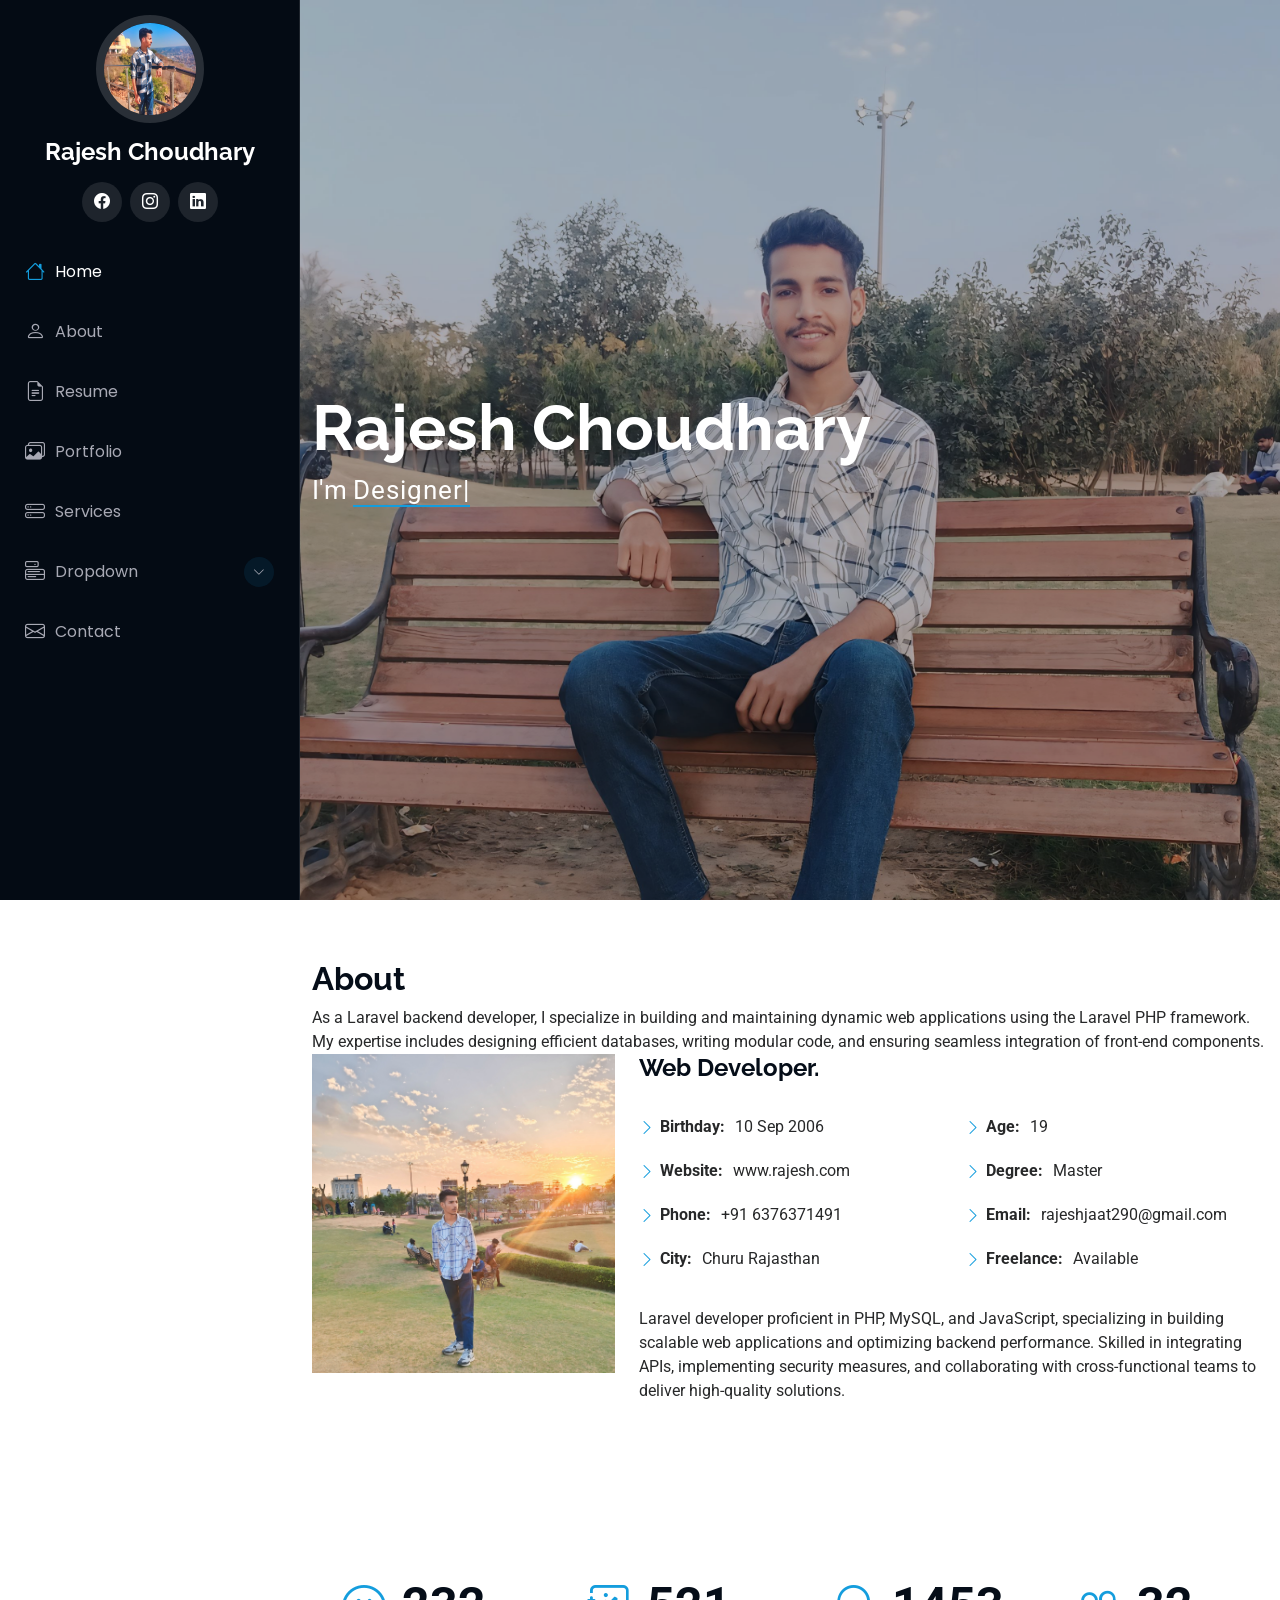
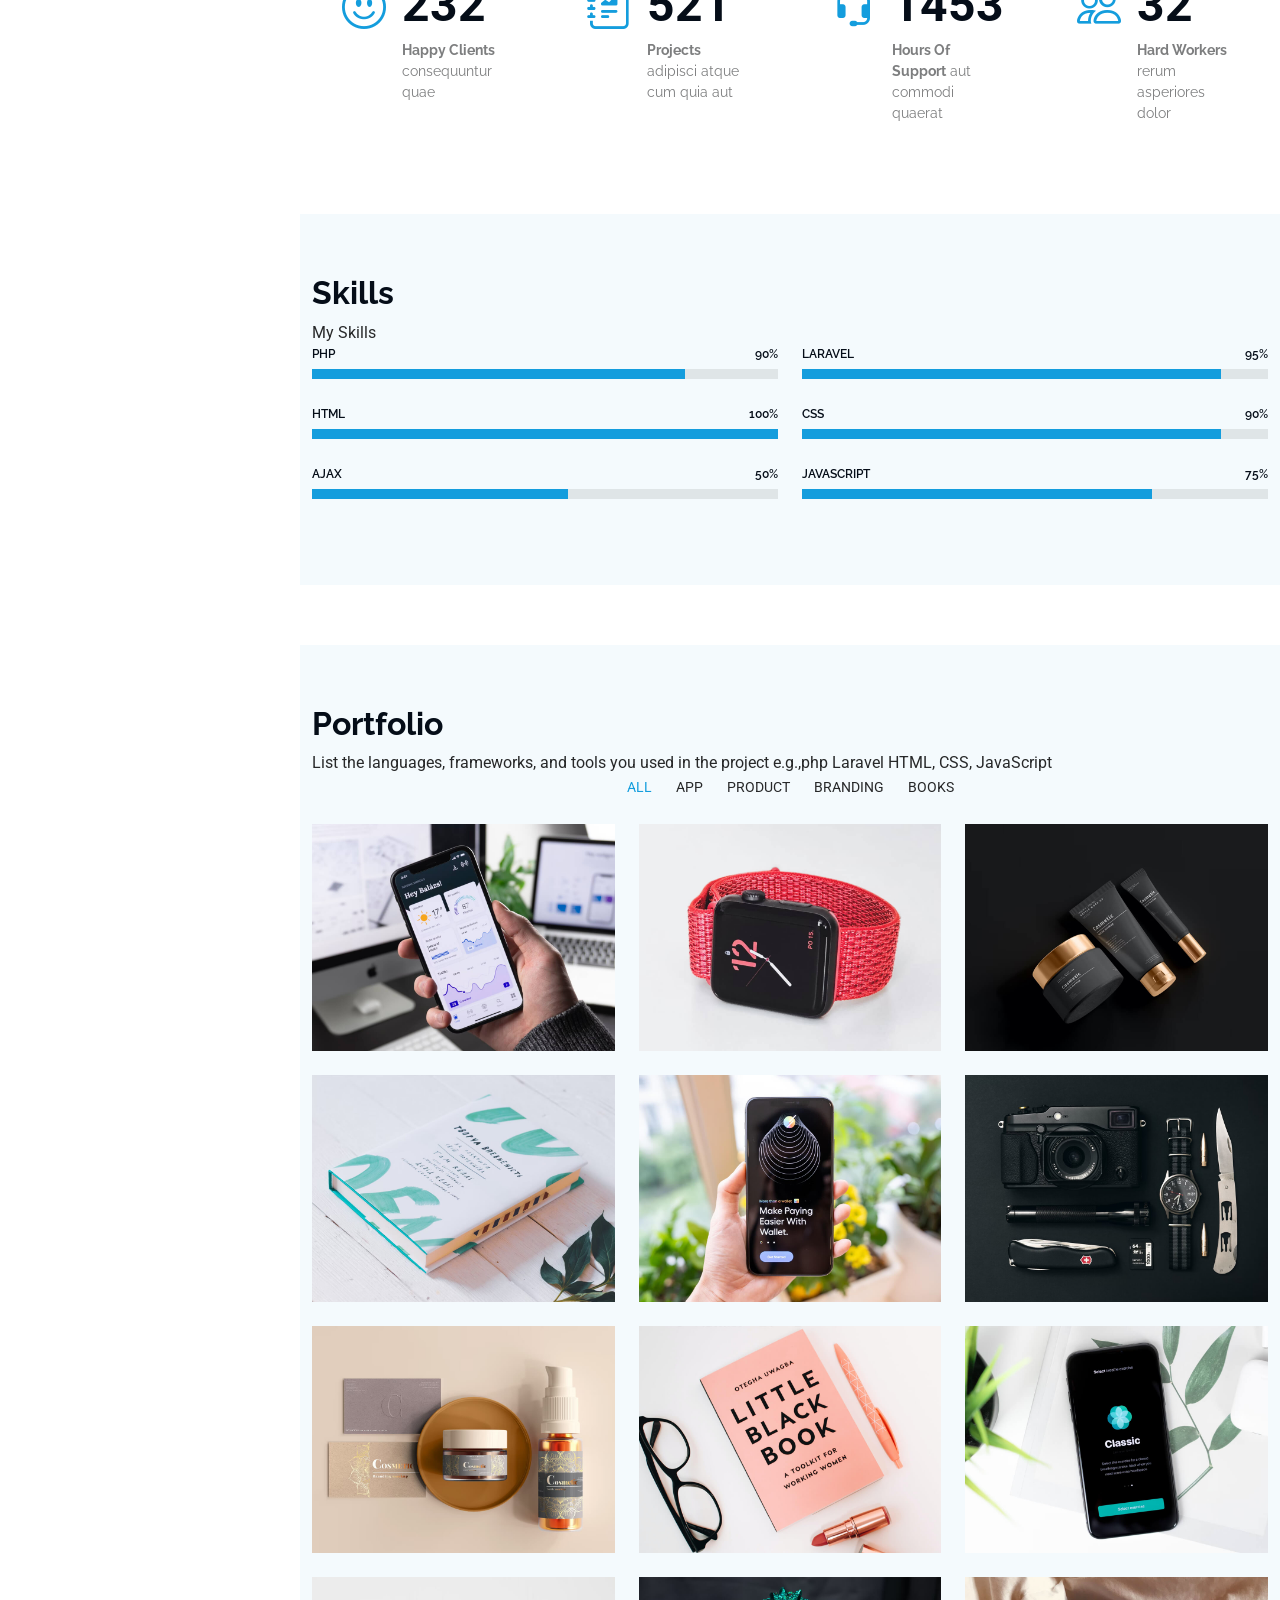
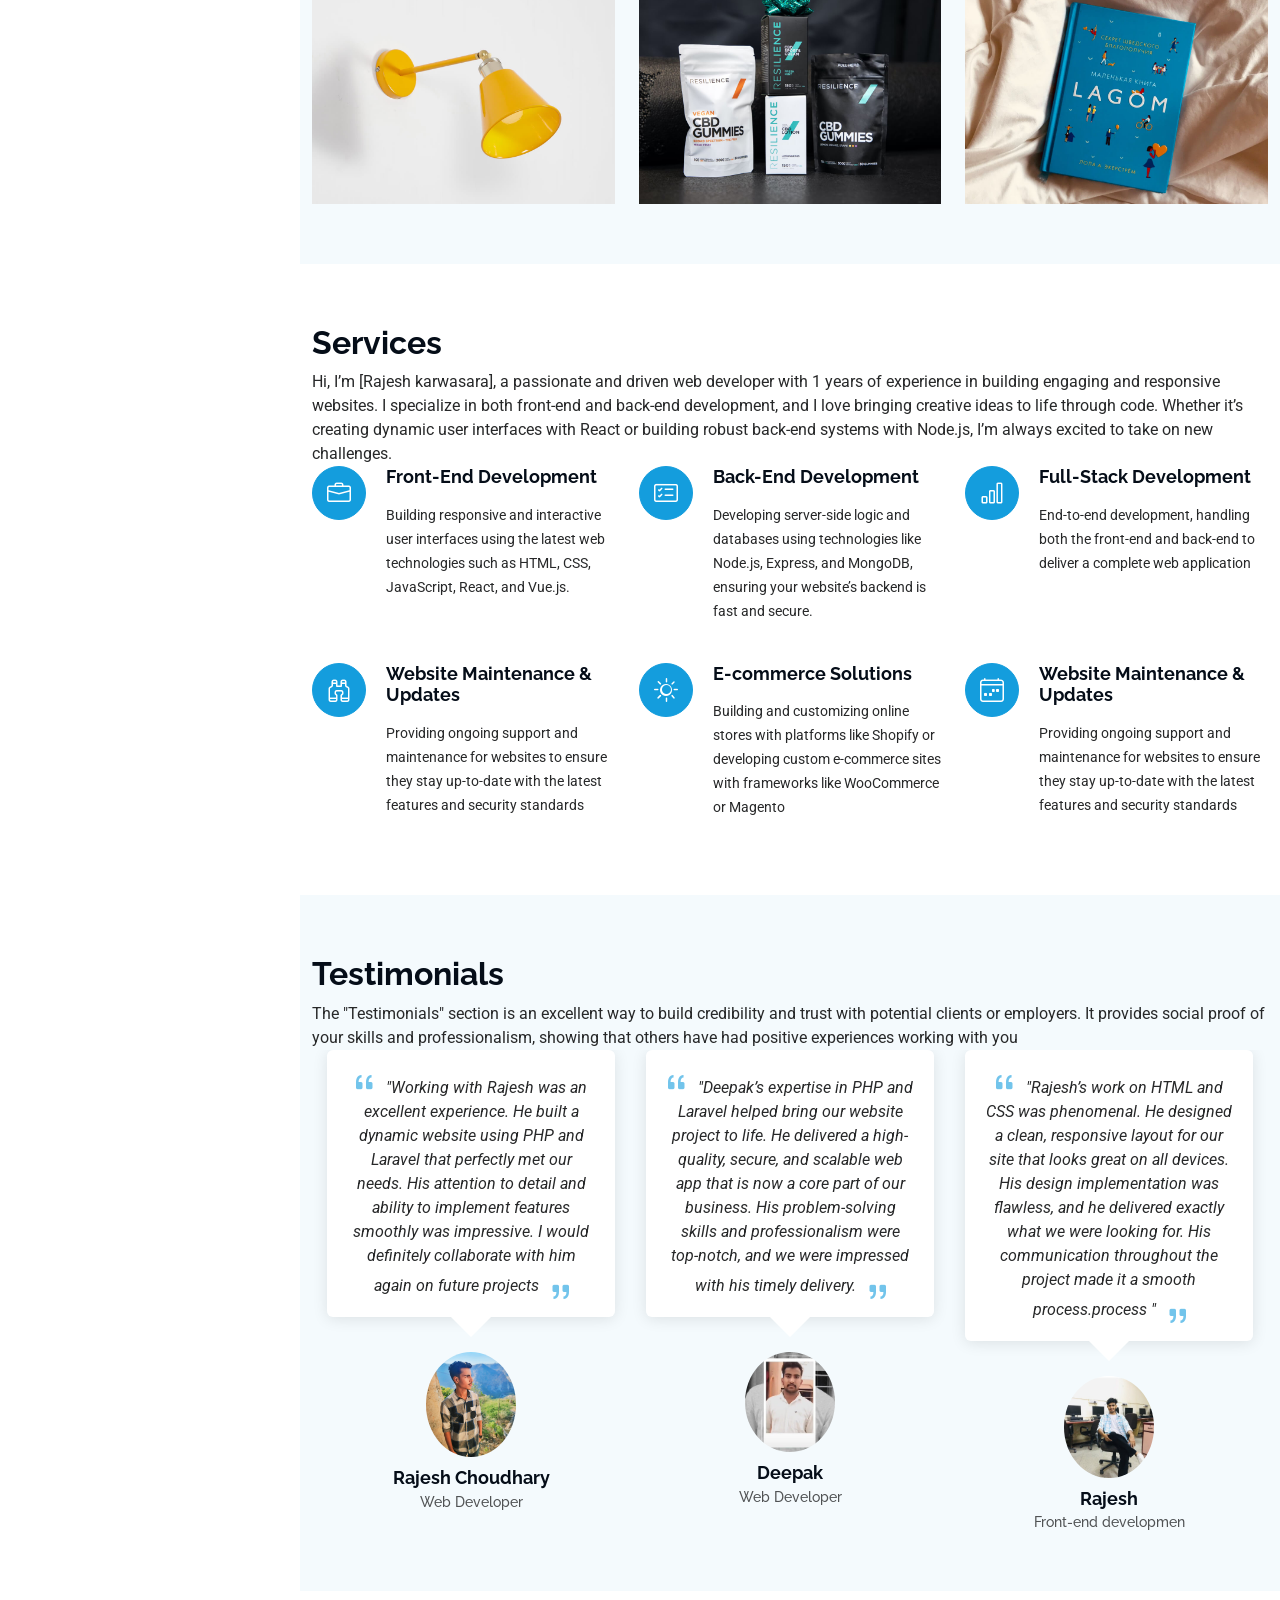
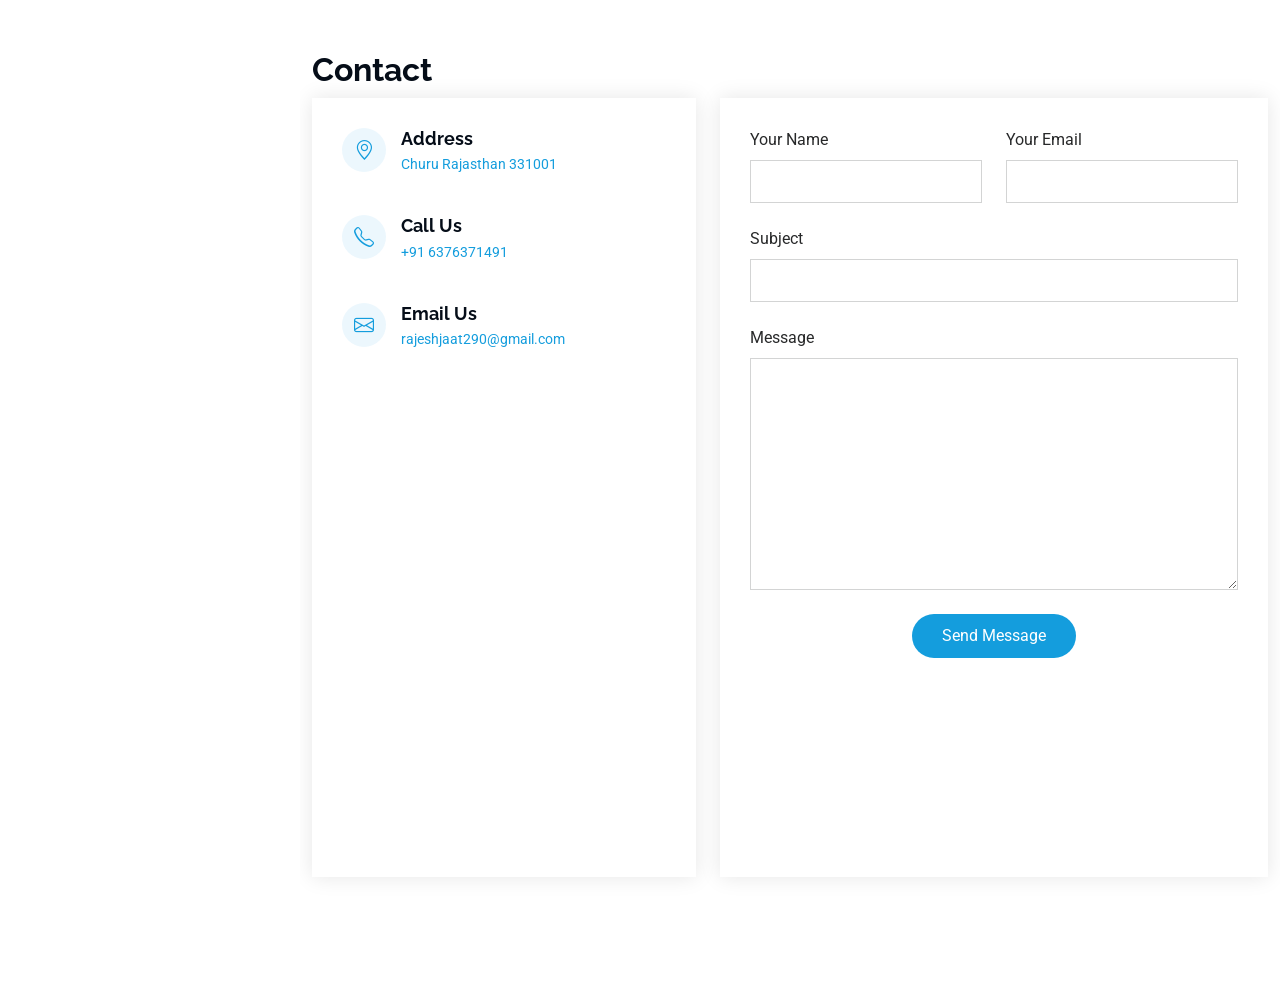
==== commit 19173058: "cv remove" ====
--- a/index.html
+++ b/index.html
@@ -54,11 +54,13 @@
     </a>
 
     <div class="social-links text-center">
-    
+
       <a href="https://www.facebook.com/profile.php" target="_blank" class="facebook"><i class="bi bi-facebook"></i></a>
-      <a href="https://www.instagram.com/choudhary__rajeshh"  target="_blank" class="instagram"><i class="bi bi-instagram"></i></a>
-
-      <a href="https://www.linkedin.com/in/rajesh-karwasara-4582b3301" target="_blank" class="linkedin"><i class="bi bi-linkedin"></i></a>
+      <a href="https://www.instagram.com/choudhary__rajeshh" target="_blank" class="instagram"><i
+          class="bi bi-instagram"></i></a>
+
+      <a href="https://www.linkedin.com/in/rajesh-karwasara-4582b3301" target="_blank" class="linkedin"><i
+          class="bi bi-linkedin"></i></a>
     </div>
 
     <nav id="navmenu" class="navmenu">
@@ -290,17 +292,19 @@
     <section id="resume" class="resume section">
 
       <!-- Section Title -->
-      <div class="container section-title" data-aos="fade-up" style="text-align: center;">
+      <!-- <div class="container section-title" data-aos="fade-up" style="text-align: center;">
         <h2>Resume</h2>
         <p>Rajesh Kumar Karwasara</p>
-      </div><!-- End Section Title -->
-
-      <!-- Download Button -->
+      </div>
+
+    
       <div class="download-btn-container">
-        <a href="assets/img/Rajesh_kumar_karwasara.pdf" download target="_blank" class="download-btn">Download Resume</a>
-    </div>
-
-    </section><!-- /Resume Section -->
+        <a href="assets/img/Rajesh_kumar_karwasara.pdf" download target="_blank" class="download-btn">Download
+          Resume</a>
+      </div>
+
+    </section> -->
+    <!-- /Resume Section -->
 
 
     <!-- Portfolio Section -->
@@ -331,11 +335,11 @@
                 <img src="assets/img/portfolio/app-1.jpg" class="img-fluid" alt="">
                 <div class="portfolio-info">
                   <h4>App 1</h4>
-                  <p>Lorem ipsum, dolor sit amet consectetur</p>
+
                   <a href="assets/img/portfolio/app-1.jpg" title="App 1" data-gallery="portfolio-gallery-app"
                     class="glightbox preview-link"><i class="bi bi-zoom-in"></i></a>
-                  <a href="portfolio-details.html" title="More Details" class="details-link"><i
-                      class="bi bi-link-45deg"></i></a>
+                  <!-- <a href="portfolio-details.html" title="More Details" class="details-link"><i
+                      class="bi bi-link-45deg"></i></a> -->
                 </div>
               </div>
             </div><!-- End Portfolio Item -->
@@ -345,12 +349,12 @@
                 <img src="assets/img/portfolio/product-1.jpg" class="img-fluid" alt="">
                 <div class="portfolio-info">
                   <h4>Product 1</h4>
-                  <p>Lorem ipsum, dolor sit amet consectetur</p>
+                  <!-- <p>Lorem ipsum, dolor sit amet consectetur</p> -->
                   <a href="assets/img/portfolio/product-1.jpg" title="Product 1"
                     data-gallery="portfolio-gallery-product" class="glightbox preview-link"><i
                       class="bi bi-zoom-in"></i></a>
-                  <a href="portfolio-details.html" title="More Details" class="details-link"><i
-                      class="bi bi-link-45deg"></i></a>
+                  <!-- <a href="portfolio-details.html" title="More Details" class="details-link"><i
+                      class="bi bi-link-45deg"></i></a> -->
                 </div>
               </div>
             </div><!-- End Portfolio Item -->
@@ -360,12 +364,12 @@
                 <img src="assets/img/portfolio/branding-1.jpg" class="img-fluid" alt="">
                 <div class="portfolio-info">
                   <h4>Branding 1</h4>
-                  <p>Lorem ipsum, dolor sit amet consectetur</p>
+                  <!-- <p>Lorem ipsum, dolor sit amet consectetur</p> -->
                   <a href="assets/img/portfolio/branding-1.jpg" title="Branding 1"
                     data-gallery="portfolio-gallery-branding" class="glightbox preview-link"><i
                       class="bi bi-zoom-in"></i></a>
-                  <a href="portfolio-details.html" title="More Details" class="details-link"><i
-                      class="bi bi-link-45deg"></i></a>
+                  <!-- <a href="portfolio-details.html" title="More Details" class="details-link"><i
+                      class="bi bi-link-45deg"></i></a> -->
                 </div>
               </div>
             </div><!-- End Portfolio Item -->
@@ -375,11 +379,11 @@
                 <img src="assets/img/portfolio/books-1.jpg" class="img-fluid" alt="">
                 <div class="portfolio-info">
                   <h4>Books 1</h4>
-                  <p>Lorem ipsum, dolor sit amet consectetur</p>
+                  <!-- <p>Lorem ipsum, dolor sit amet consectetur</p> -->
                   <a href="assets/img/portfolio/books-1.jpg" title="Branding 1" data-gallery="portfolio-gallery-book"
                     class="glightbox preview-link"><i class="bi bi-zoom-in"></i></a>
-                  <a href="portfolio-details.html" title="More Details" class="details-link"><i
-                      class="bi bi-link-45deg"></i></a>
+                  <!-- <a href="portfolio-details.html" title="More Details" class="details-link"><i
+                      class="bi bi-link-45deg"></i></a> -->
                 </div>
               </div>
             </div><!-- End Portfolio Item -->
@@ -389,11 +393,11 @@
                 <img src="assets/img/portfolio/app-2.jpg" class="img-fluid" alt="">
                 <div class="portfolio-info">
                   <h4>App 2</h4>
-                  <p>Lorem ipsum, dolor sit amet consectetur</p>
+                  <!-- <p>Lorem ipsum, dolor sit amet consectetur</p> -->
                   <a href="assets/img/portfolio/app-2.jpg" title="App 2" data-gallery="portfolio-gallery-app"
                     class="glightbox preview-link"><i class="bi bi-zoom-in"></i></a>
-                  <a href="portfolio-details.html" title="More Details" class="details-link"><i
-                      class="bi bi-link-45deg"></i></a>
+                  <!-- <a href="portfolio-details.html" title="More Details" class="details-link"><i
+                      class="bi bi-link-45deg"></i></a> -->
                 </div>
               </div>
             </div><!-- End Portfolio Item -->
@@ -403,12 +407,12 @@
                 <img src="assets/img/portfolio/product-2.jpg" class="img-fluid" alt="">
                 <div class="portfolio-info">
                   <h4>Product 2</h4>
-                  <p>Lorem ipsum, dolor sit amet consectetur</p>
+                  <!-- <p>Lorem ipsum, dolor sit amet consectetur</p> -->
                   <a href="assets/img/portfolio/product-2.jpg" title="Product 2"
                     data-gallery="portfolio-gallery-product" class="glightbox preview-link"><i
                       class="bi bi-zoom-in"></i></a>
-                  <a href="portfolio-details.html" title="More Details" class="details-link"><i
-                      class="bi bi-link-45deg"></i></a>
+                  <!-- <a href="portfolio-details.html" title="More Details" class="details-link"><i
+                      class="bi bi-link-45deg"></i></a> -->
                 </div>
               </div>
             </div><!-- End Portfolio Item -->
@@ -418,12 +422,12 @@
                 <img src="assets/img/portfolio/branding-2.jpg" class="img-fluid" alt="">
                 <div class="portfolio-info">
                   <h4>Branding 2</h4>
-                  <p>Lorem ipsum, dolor sit amet consectetur</p>
+                  <!-- <p>Lorem ipsum, dolor sit amet consectetur</p> -->
                   <a href="assets/img/portfolio/branding-2.jpg" title="Branding 2"
                     data-gallery="portfolio-gallery-branding" class="glightbox preview-link"><i
                       class="bi bi-zoom-in"></i></a>
-                  <a href="portfolio-details.html" title="More Details" class="details-link"><i
-                      class="bi bi-link-45deg"></i></a>
+                  <!-- <a href="portfolio-details.html" title="More Details" class="details-link"><i
+                      class="bi bi-link-45deg"></i></a> -->
                 </div>
               </div>
             </div><!-- End Portfolio Item -->
@@ -433,11 +437,11 @@
                 <img src="assets/img/portfolio/books-2.jpg" class="img-fluid" alt="">
                 <div class="portfolio-info">
                   <h4>Books 2</h4>
-                  <p>Lorem ipsum, dolor sit amet consectetur</p>
+                  <!-- <p>Lorem ipsum, dolor sit amet consectetur</p> -->
                   <a href="assets/img/portfolio/books-2.jpg" title="Branding 2" data-gallery="portfolio-gallery-book"
                     class="glightbox preview-link"><i class="bi bi-zoom-in"></i></a>
-                  <a href="portfolio-details.html" title="More Details" class="details-link"><i
-                      class="bi bi-link-45deg"></i></a>
+                  <!-- <a href="portfolio-details.html" title="More Details" class="details-link"><i
+                      class="bi bi-link-45deg"></i></a> -->
                 </div>
               </div>
             </div><!-- End Portfolio Item -->
@@ -447,11 +451,11 @@
                 <img src="assets/img/portfolio/app-3.jpg" class="img-fluid" alt="">
                 <div class="portfolio-info">
                   <h4>App 3</h4>
-                  <p>Lorem ipsum, dolor sit amet consectetur</p>
+                  <!-- <p>Lorem ipsum, dolor sit amet consectetur</p> -->
                   <a href="assets/img/portfolio/app-3.jpg" title="App 3" data-gallery="portfolio-gallery-app"
                     class="glightbox preview-link"><i class="bi bi-zoom-in"></i></a>
-                  <a href="portfolio-details.html" title="More Details" class="details-link"><i
-                      class="bi bi-link-45deg"></i></a>
+                  <!-- <a href="portfolio-details.html" title="More Details" class="details-link"><i
+                      class="bi bi-link-45deg"></i></a> -->
                 </div>
               </div>
             </div><!-- End Portfolio Item -->
@@ -461,12 +465,12 @@
                 <img src="assets/img/portfolio/product-3.jpg" class="img-fluid" alt="">
                 <div class="portfolio-info">
                   <h4>Product 3</h4>
-                  <p>Lorem ipsum, dolor sit amet consectetur</p>
+                  <!-- <p>Lorem ipsum, dolor sit amet consectetur</p> -->
                   <a href="assets/img/portfolio/product-3.jpg" title="Product 3"
                     data-gallery="portfolio-gallery-product" class="glightbox preview-link"><i
                       class="bi bi-zoom-in"></i></a>
-                  <a href="portfolio-details.html" title="More Details" class="details-link"><i
-                      class="bi bi-link-45deg"></i></a>
+                  <!-- <a href="portfolio-details.html" title="More Details" class="details-link"><i
+                      class="bi bi-link-45deg"></i></a> -->
                 </div>
               </div>
             </div><!-- End Portfolio Item -->
@@ -476,12 +480,12 @@
                 <img src="assets/img/portfolio/branding-3.jpg" class="img-fluid" alt="">
                 <div class="portfolio-info">
                   <h4>Branding 3</h4>
-                  <p>Lorem ipsum, dolor sit amet consectetur</p>
+                  <!-- <p>Lorem ipsum, dolor sit amet consectetur</p> -->
                   <a href="assets/img/portfolio/branding-3.jpg" title="Branding 2"
                     data-gallery="portfolio-gallery-branding" class="glightbox preview-link"><i
                       class="bi bi-zoom-in"></i></a>
-                  <a href="portfolio-details.html" title="More Details" class="details-link"><i
-                      class="bi bi-link-45deg"></i></a>
+                  <!-- <a href="portfolio-details.html" title="More Details" class="details-link"><i
+                      class="bi bi-link-45deg"></i></a> -->
                 </div>
               </div>
             </div><!-- End Portfolio Item -->
@@ -491,11 +495,11 @@
                 <img src="assets/img/portfolio/books-3.jpg" class="img-fluid" alt="">
                 <div class="portfolio-info">
                   <h4>Books 3</h4>
-                  <p>Lorem ipsum, dolor sit amet consectetur</p>
+                  <!-- <p>Lorem ipsum, dolor sit amet consectetur</p> -->
                   <a href="assets/img/portfolio/books-3.jpg" title="Branding 3" data-gallery="portfolio-gallery-book"
                     class="glightbox preview-link"><i class="bi bi-zoom-in"></i></a>
-                  <a href="portfolio-details.html" title="More Details" class="details-link"><i
-                      class="bi bi-link-45deg"></i></a>
+                  <!-- <a href="portfolio-details.html" title="More Details" class="details-link"><i
+                      class="bi bi-link-45deg"></i></a> -->
                 </div>
               </div>
             </div><!-- End Portfolio Item -->
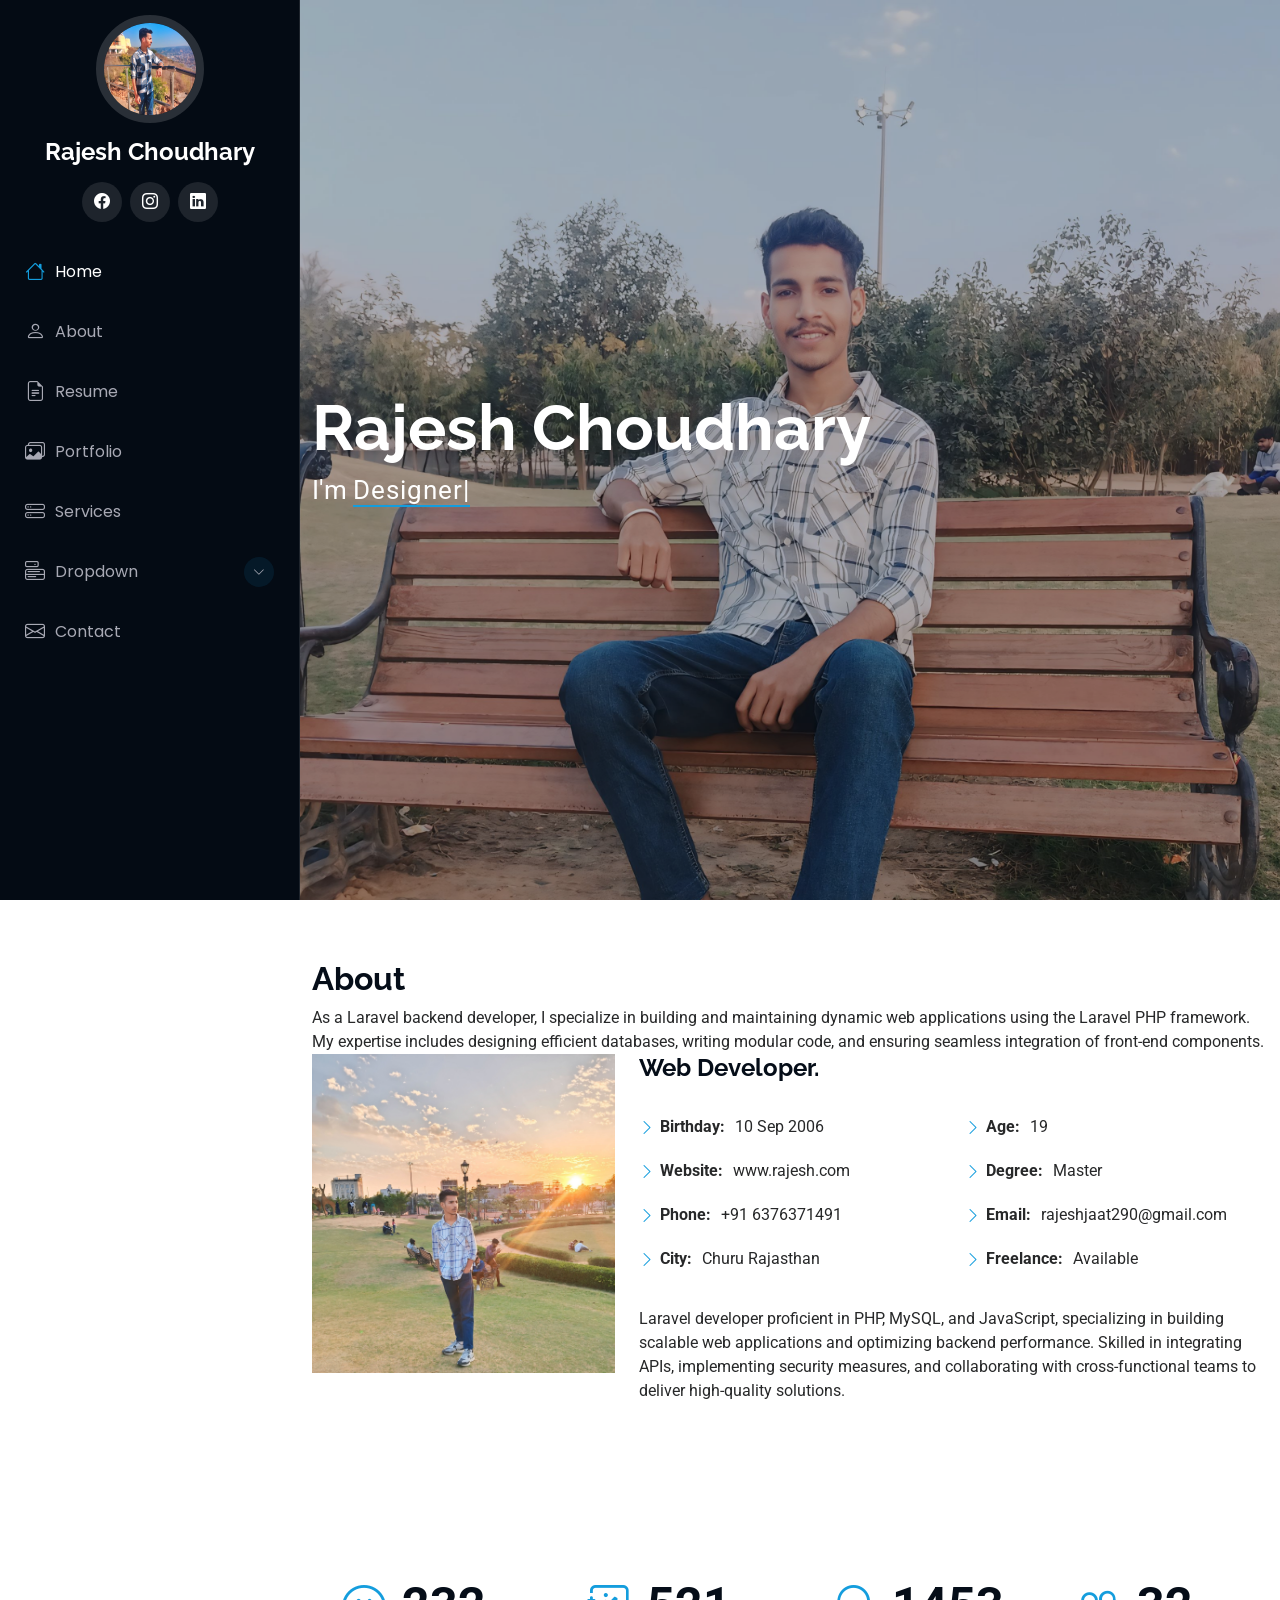
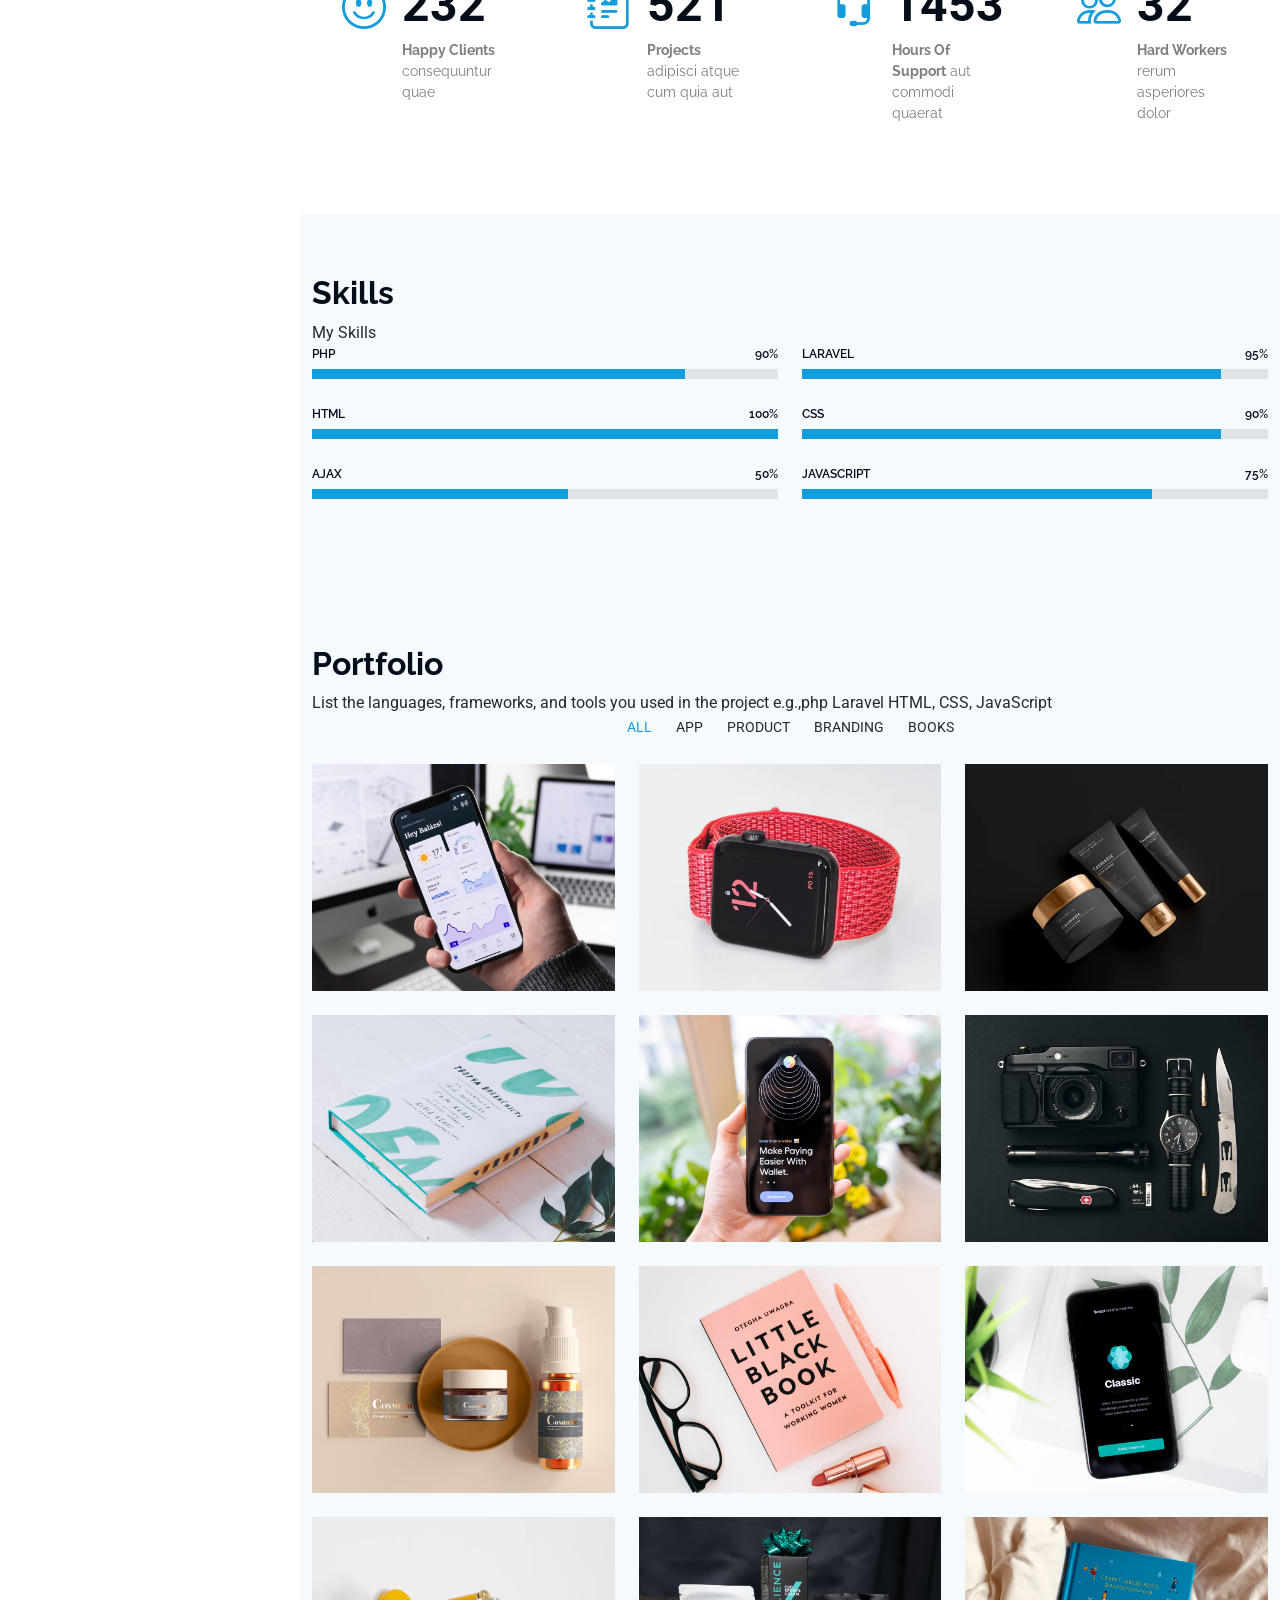
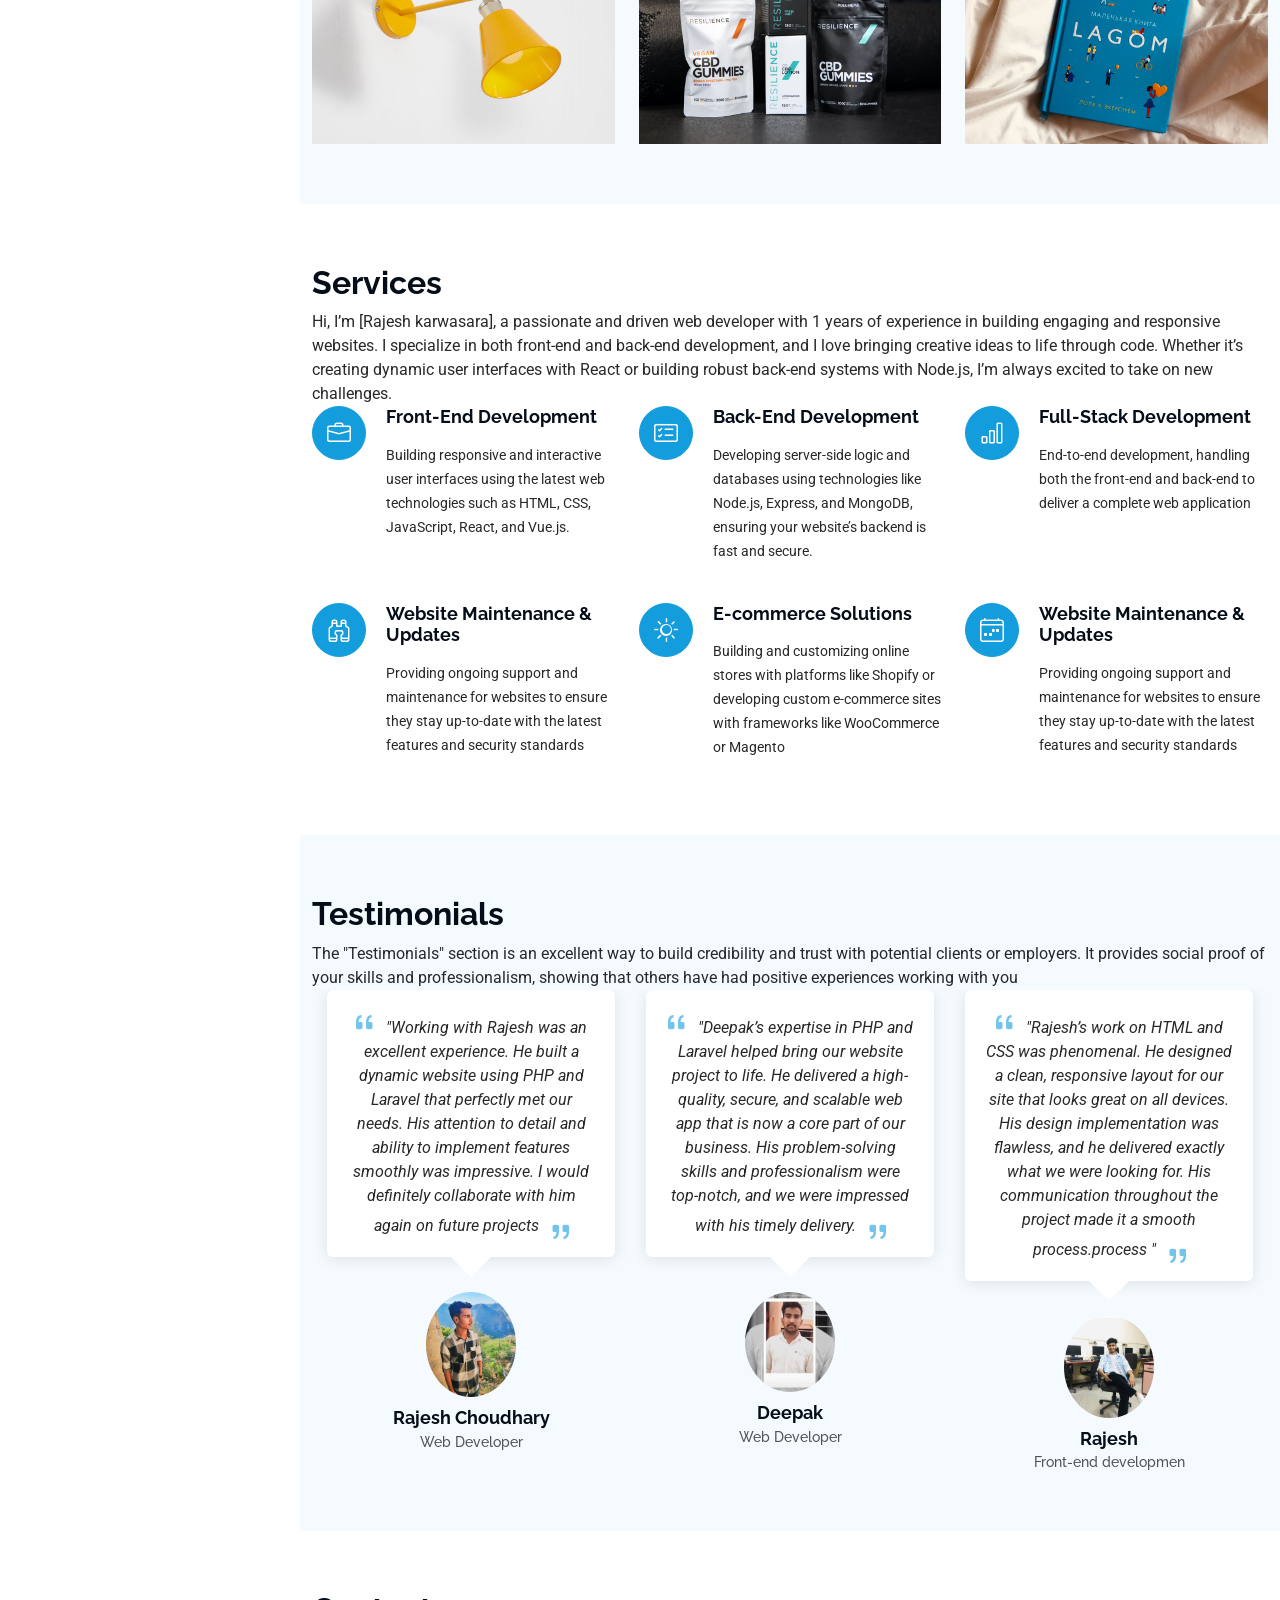
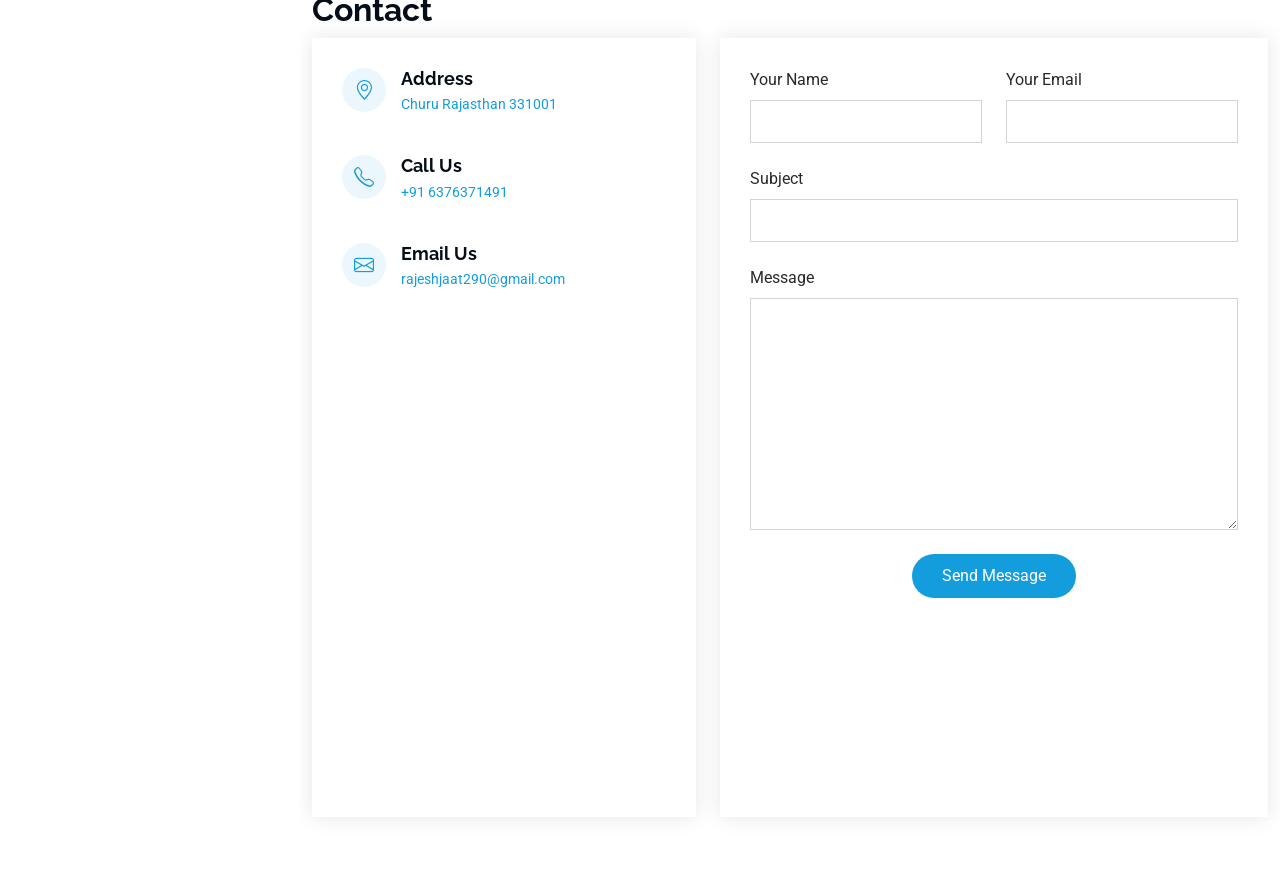
==== commit 6756fb73: "cv remove after" ====
--- a/index.html
+++ b/index.html
@@ -288,24 +288,8 @@
 
     </section><!-- /Skills Section -->
 
-    <!-- Resume Section -->
-    <section id="resume" class="resume section">
-
-      <!-- Section Title -->
-      <!-- <div class="container section-title" data-aos="fade-up" style="text-align: center;">
-        <h2>Resume</h2>
-        <p>Rajesh Kumar Karwasara</p>
-      </div>
-
-    
-      <div class="download-btn-container">
-        <a href="assets/img/Rajesh_kumar_karwasara.pdf" download target="_blank" class="download-btn">Download
-          Resume</a>
-      </div>
-
-    </section> -->
-    <!-- /Resume Section -->
-
+  
+   
 
     <!-- Portfolio Section -->
     <section id="portfolio" class="portfolio section light-background">
@@ -349,12 +333,11 @@
                 <img src="assets/img/portfolio/product-1.jpg" class="img-fluid" alt="">
                 <div class="portfolio-info">
                   <h4>Product 1</h4>
-                  <!-- <p>Lorem ipsum, dolor sit amet consectetur</p> -->
+         
                   <a href="assets/img/portfolio/product-1.jpg" title="Product 1"
                     data-gallery="portfolio-gallery-product" class="glightbox preview-link"><i
                       class="bi bi-zoom-in"></i></a>
-                  <!-- <a href="portfolio-details.html" title="More Details" class="details-link"><i
-                      class="bi bi-link-45deg"></i></a> -->
+              
                 </div>
               </div>
             </div><!-- End Portfolio Item -->
@@ -364,12 +347,11 @@
                 <img src="assets/img/portfolio/branding-1.jpg" class="img-fluid" alt="">
                 <div class="portfolio-info">
                   <h4>Branding 1</h4>
-                  <!-- <p>Lorem ipsum, dolor sit amet consectetur</p> -->
+               
                   <a href="assets/img/portfolio/branding-1.jpg" title="Branding 1"
                     data-gallery="portfolio-gallery-branding" class="glightbox preview-link"><i
                       class="bi bi-zoom-in"></i></a>
-                  <!-- <a href="portfolio-details.html" title="More Details" class="details-link"><i
-                      class="bi bi-link-45deg"></i></a> -->
+             
                 </div>
               </div>
             </div><!-- End Portfolio Item -->
@@ -379,11 +361,10 @@
                 <img src="assets/img/portfolio/books-1.jpg" class="img-fluid" alt="">
                 <div class="portfolio-info">
                   <h4>Books 1</h4>
-                  <!-- <p>Lorem ipsum, dolor sit amet consectetur</p> -->
+                 
                   <a href="assets/img/portfolio/books-1.jpg" title="Branding 1" data-gallery="portfolio-gallery-book"
                     class="glightbox preview-link"><i class="bi bi-zoom-in"></i></a>
-                  <!-- <a href="portfolio-details.html" title="More Details" class="details-link"><i
-                      class="bi bi-link-45deg"></i></a> -->
+            
                 </div>
               </div>
             </div><!-- End Portfolio Item -->
@@ -393,11 +374,10 @@
                 <img src="assets/img/portfolio/app-2.jpg" class="img-fluid" alt="">
                 <div class="portfolio-info">
                   <h4>App 2</h4>
-                  <!-- <p>Lorem ipsum, dolor sit amet consectetur</p> -->
+               
                   <a href="assets/img/portfolio/app-2.jpg" title="App 2" data-gallery="portfolio-gallery-app"
                     class="glightbox preview-link"><i class="bi bi-zoom-in"></i></a>
-                  <!-- <a href="portfolio-details.html" title="More Details" class="details-link"><i
-                      class="bi bi-link-45deg"></i></a> -->
+               
                 </div>
               </div>
             </div><!-- End Portfolio Item -->
@@ -407,12 +387,10 @@
                 <img src="assets/img/portfolio/product-2.jpg" class="img-fluid" alt="">
                 <div class="portfolio-info">
                   <h4>Product 2</h4>
-                  <!-- <p>Lorem ipsum, dolor sit amet consectetur</p> -->
                   <a href="assets/img/portfolio/product-2.jpg" title="Product 2"
                     data-gallery="portfolio-gallery-product" class="glightbox preview-link"><i
                       class="bi bi-zoom-in"></i></a>
-                  <!-- <a href="portfolio-details.html" title="More Details" class="details-link"><i
-                      class="bi bi-link-45deg"></i></a> -->
+                
                 </div>
               </div>
             </div><!-- End Portfolio Item -->
@@ -422,12 +400,11 @@
                 <img src="assets/img/portfolio/branding-2.jpg" class="img-fluid" alt="">
                 <div class="portfolio-info">
                   <h4>Branding 2</h4>
-                  <!-- <p>Lorem ipsum, dolor sit amet consectetur</p> -->
+              
                   <a href="assets/img/portfolio/branding-2.jpg" title="Branding 2"
                     data-gallery="portfolio-gallery-branding" class="glightbox preview-link"><i
                       class="bi bi-zoom-in"></i></a>
-                  <!-- <a href="portfolio-details.html" title="More Details" class="details-link"><i
-                      class="bi bi-link-45deg"></i></a> -->
+           
                 </div>
               </div>
             </div><!-- End Portfolio Item -->
@@ -437,11 +414,10 @@
                 <img src="assets/img/portfolio/books-2.jpg" class="img-fluid" alt="">
                 <div class="portfolio-info">
                   <h4>Books 2</h4>
-                  <!-- <p>Lorem ipsum, dolor sit amet consectetur</p> -->
+              
                   <a href="assets/img/portfolio/books-2.jpg" title="Branding 2" data-gallery="portfolio-gallery-book"
                     class="glightbox preview-link"><i class="bi bi-zoom-in"></i></a>
-                  <!-- <a href="portfolio-details.html" title="More Details" class="details-link"><i
-                      class="bi bi-link-45deg"></i></a> -->
+          
                 </div>
               </div>
             </div><!-- End Portfolio Item -->
@@ -451,11 +427,10 @@
                 <img src="assets/img/portfolio/app-3.jpg" class="img-fluid" alt="">
                 <div class="portfolio-info">
                   <h4>App 3</h4>
-                  <!-- <p>Lorem ipsum, dolor sit amet consectetur</p> -->
+                 
                   <a href="assets/img/portfolio/app-3.jpg" title="App 3" data-gallery="portfolio-gallery-app"
                     class="glightbox preview-link"><i class="bi bi-zoom-in"></i></a>
-                  <!-- <a href="portfolio-details.html" title="More Details" class="details-link"><i
-                      class="bi bi-link-45deg"></i></a> -->
+            
                 </div>
               </div>
             </div><!-- End Portfolio Item -->
@@ -465,12 +440,11 @@
                 <img src="assets/img/portfolio/product-3.jpg" class="img-fluid" alt="">
                 <div class="portfolio-info">
                   <h4>Product 3</h4>
-                  <!-- <p>Lorem ipsum, dolor sit amet consectetur</p> -->
+                 
                   <a href="assets/img/portfolio/product-3.jpg" title="Product 3"
                     data-gallery="portfolio-gallery-product" class="glightbox preview-link"><i
                       class="bi bi-zoom-in"></i></a>
-                  <!-- <a href="portfolio-details.html" title="More Details" class="details-link"><i
-                      class="bi bi-link-45deg"></i></a> -->
+          
                 </div>
               </div>
             </div><!-- End Portfolio Item -->
@@ -480,12 +454,11 @@
                 <img src="assets/img/portfolio/branding-3.jpg" class="img-fluid" alt="">
                 <div class="portfolio-info">
                   <h4>Branding 3</h4>
-                  <!-- <p>Lorem ipsum, dolor sit amet consectetur</p> -->
+                
                   <a href="assets/img/portfolio/branding-3.jpg" title="Branding 2"
                     data-gallery="portfolio-gallery-branding" class="glightbox preview-link"><i
                       class="bi bi-zoom-in"></i></a>
-                  <!-- <a href="portfolio-details.html" title="More Details" class="details-link"><i
-                      class="bi bi-link-45deg"></i></a> -->
+       
                 </div>
               </div>
             </div><!-- End Portfolio Item -->
@@ -495,11 +468,10 @@
                 <img src="assets/img/portfolio/books-3.jpg" class="img-fluid" alt="">
                 <div class="portfolio-info">
                   <h4>Books 3</h4>
-                  <!-- <p>Lorem ipsum, dolor sit amet consectetur</p> -->
+               
                   <a href="assets/img/portfolio/books-3.jpg" title="Branding 3" data-gallery="portfolio-gallery-book"
                     class="glightbox preview-link"><i class="bi bi-zoom-in"></i></a>
-                  <!-- <a href="portfolio-details.html" title="More Details" class="details-link"><i
-                      class="bi bi-link-45deg"></i></a> -->
+            
                 </div>
               </div>
             </div><!-- End Portfolio Item -->
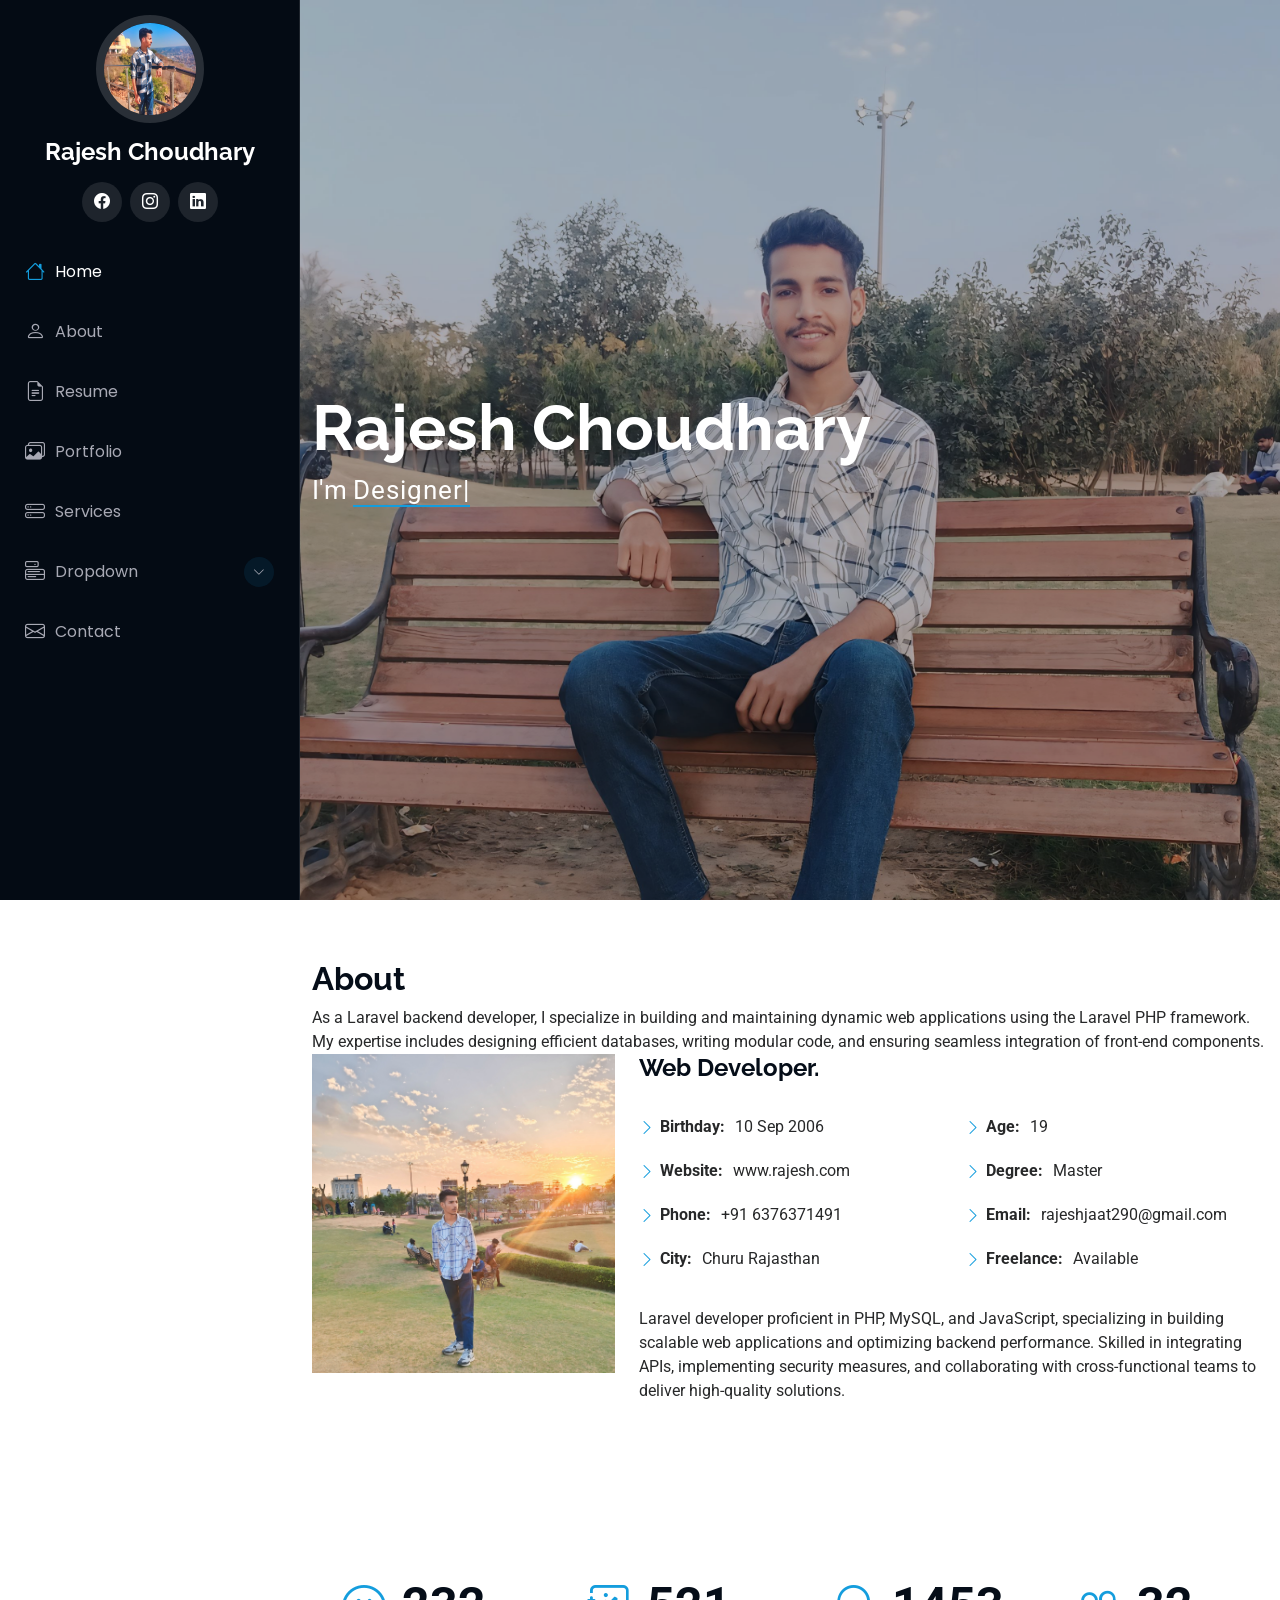
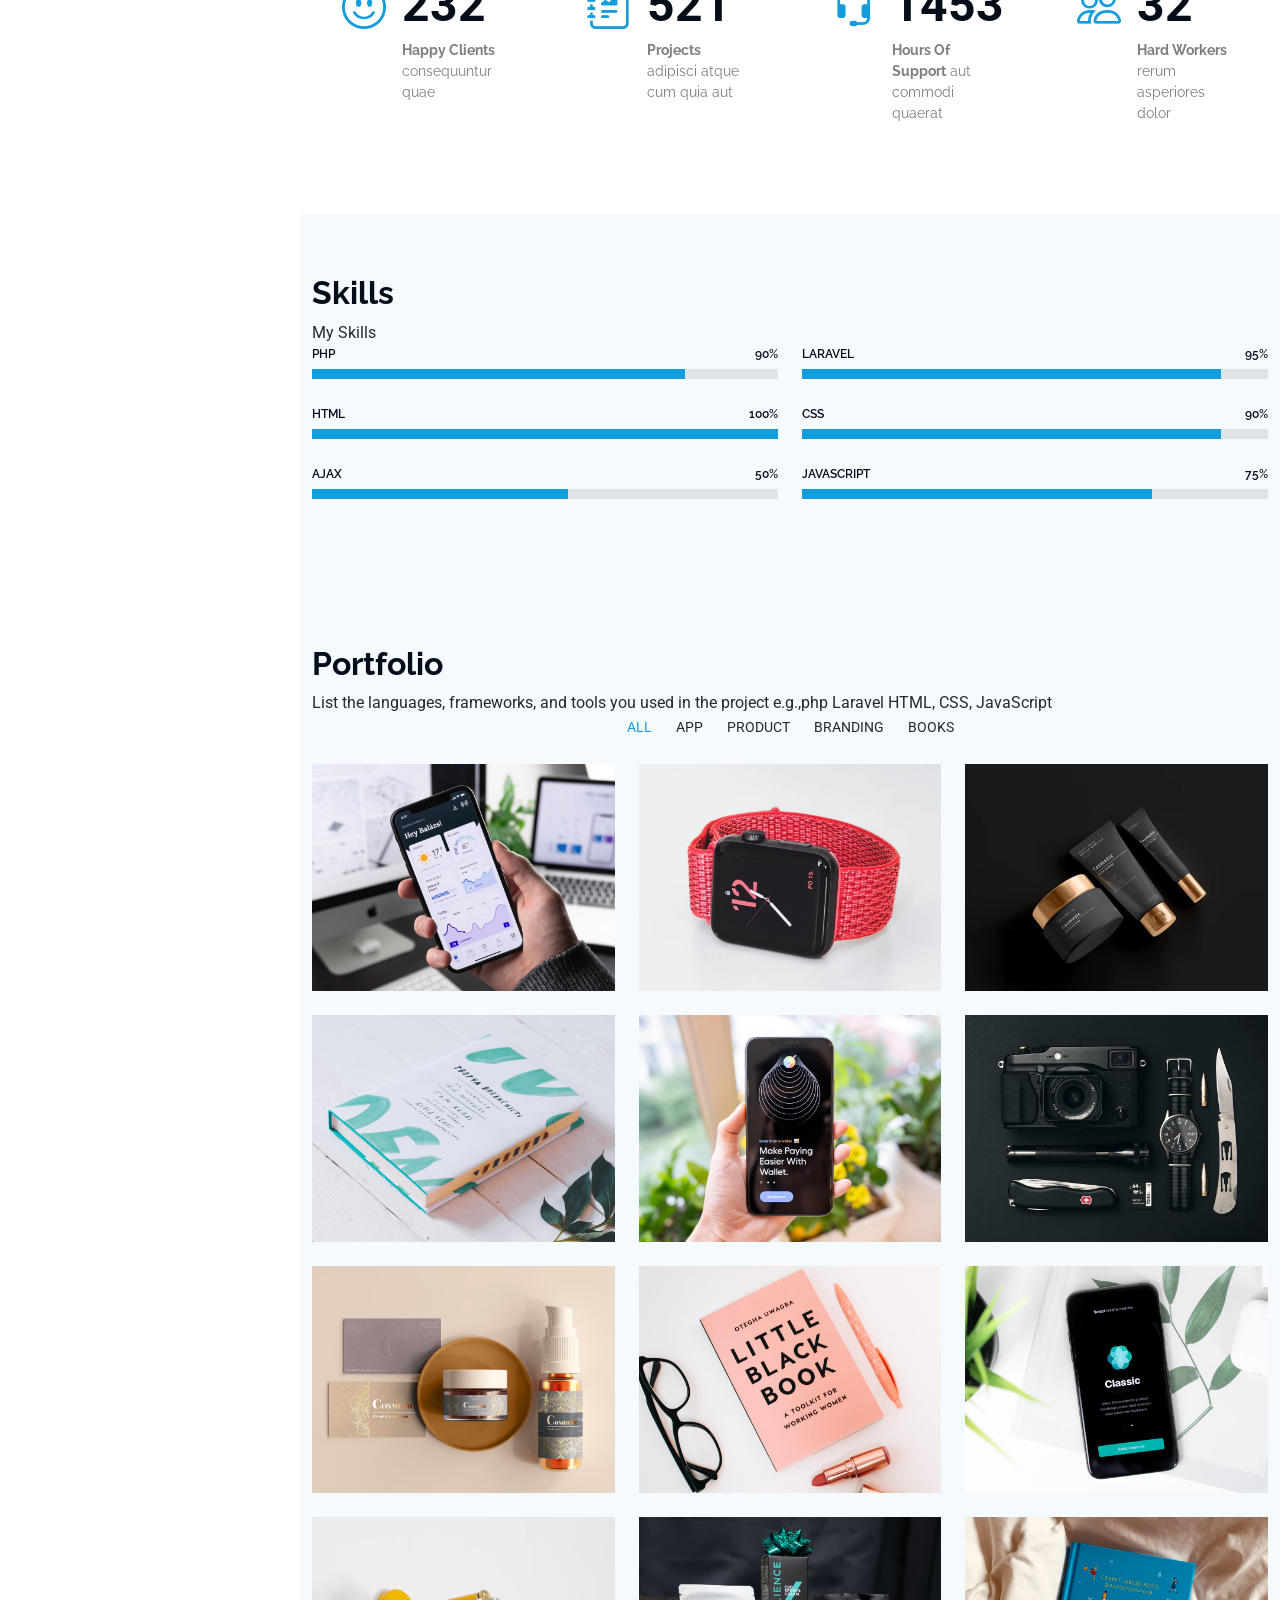
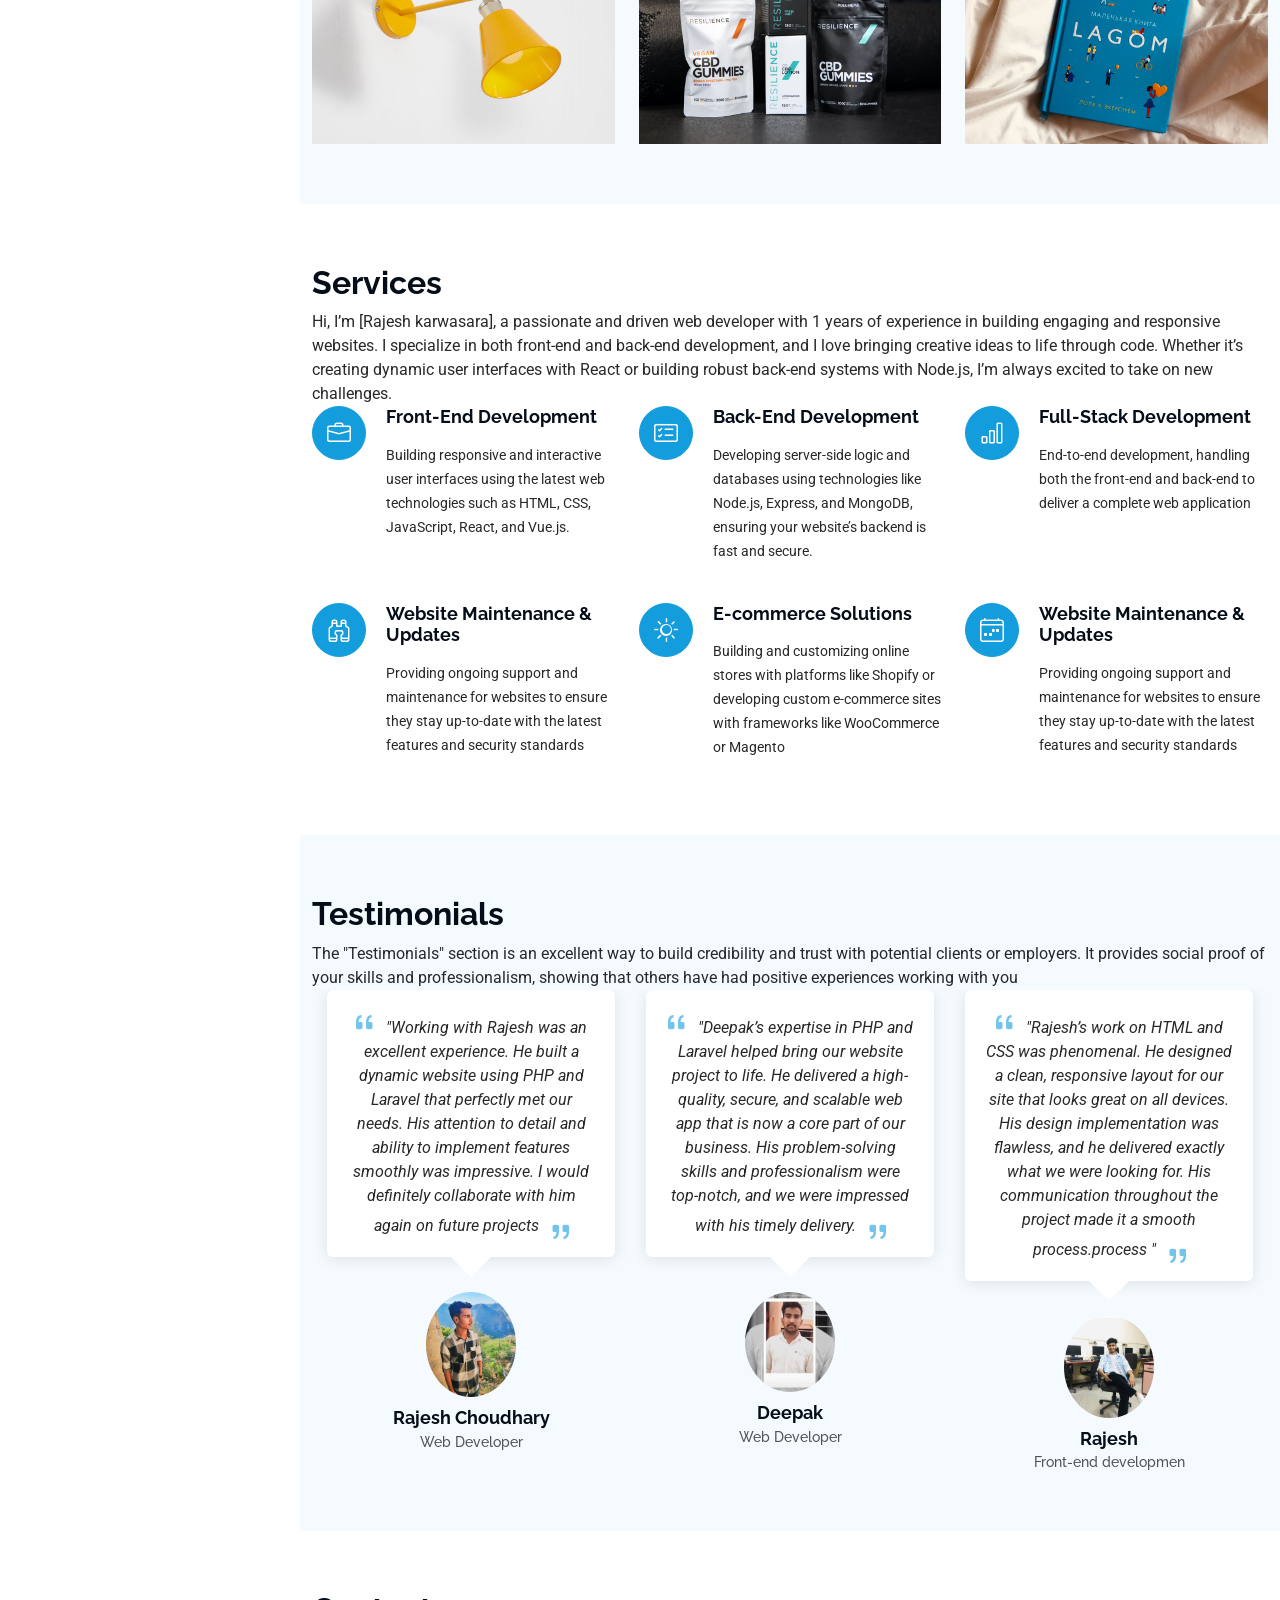
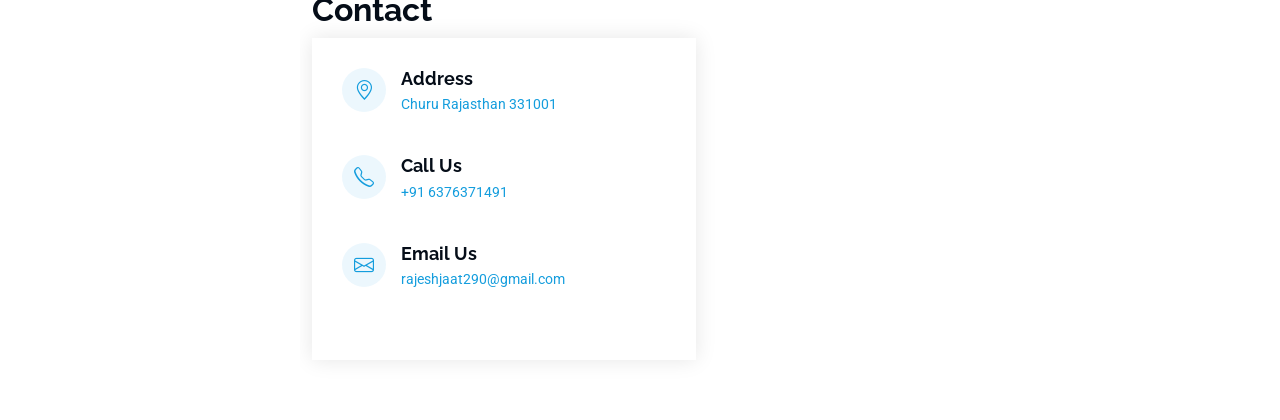
==== commit fa2b8f6b: "port" ====
--- a/index.html
+++ b/index.html
@@ -4,7 +4,7 @@
 <head>
   <meta charset="utf-8">
   <meta content="width=device-width, initial-scale=1.0" name="viewport">
-  <title>Index - iPortfolio Bootstrap Template</title>
+  <title>Rajesh Choudhary</title>
   <meta content="" name="description">
   <meta content="" name="keywords">
 
@@ -288,8 +288,8 @@
 
     </section><!-- /Skills Section -->
 
-  
-   
+
+
 
     <!-- Portfolio Section -->
     <section id="portfolio" class="portfolio section light-background">
@@ -333,11 +333,11 @@
                 <img src="assets/img/portfolio/product-1.jpg" class="img-fluid" alt="">
                 <div class="portfolio-info">
                   <h4>Product 1</h4>
-         
+
                   <a href="assets/img/portfolio/product-1.jpg" title="Product 1"
                     data-gallery="portfolio-gallery-product" class="glightbox preview-link"><i
                       class="bi bi-zoom-in"></i></a>
-              
+
                 </div>
               </div>
             </div><!-- End Portfolio Item -->
@@ -347,11 +347,11 @@
                 <img src="assets/img/portfolio/branding-1.jpg" class="img-fluid" alt="">
                 <div class="portfolio-info">
                   <h4>Branding 1</h4>
-               
+
                   <a href="assets/img/portfolio/branding-1.jpg" title="Branding 1"
                     data-gallery="portfolio-gallery-branding" class="glightbox preview-link"><i
                       class="bi bi-zoom-in"></i></a>
-             
+
                 </div>
               </div>
             </div><!-- End Portfolio Item -->
@@ -361,10 +361,10 @@
                 <img src="assets/img/portfolio/books-1.jpg" class="img-fluid" alt="">
                 <div class="portfolio-info">
                   <h4>Books 1</h4>
-                 
+
                   <a href="assets/img/portfolio/books-1.jpg" title="Branding 1" data-gallery="portfolio-gallery-book"
                     class="glightbox preview-link"><i class="bi bi-zoom-in"></i></a>
-            
+
                 </div>
               </div>
             </div><!-- End Portfolio Item -->
@@ -374,10 +374,10 @@
                 <img src="assets/img/portfolio/app-2.jpg" class="img-fluid" alt="">
                 <div class="portfolio-info">
                   <h4>App 2</h4>
-               
+
                   <a href="assets/img/portfolio/app-2.jpg" title="App 2" data-gallery="portfolio-gallery-app"
                     class="glightbox preview-link"><i class="bi bi-zoom-in"></i></a>
-               
+
                 </div>
               </div>
             </div><!-- End Portfolio Item -->
@@ -390,7 +390,7 @@
                   <a href="assets/img/portfolio/product-2.jpg" title="Product 2"
                     data-gallery="portfolio-gallery-product" class="glightbox preview-link"><i
                       class="bi bi-zoom-in"></i></a>
-                
+
                 </div>
               </div>
             </div><!-- End Portfolio Item -->
@@ -400,11 +400,11 @@
                 <img src="assets/img/portfolio/branding-2.jpg" class="img-fluid" alt="">
                 <div class="portfolio-info">
                   <h4>Branding 2</h4>
-              
+
                   <a href="assets/img/portfolio/branding-2.jpg" title="Branding 2"
                     data-gallery="portfolio-gallery-branding" class="glightbox preview-link"><i
                       class="bi bi-zoom-in"></i></a>
-           
+
                 </div>
               </div>
             </div><!-- End Portfolio Item -->
@@ -414,10 +414,10 @@
                 <img src="assets/img/portfolio/books-2.jpg" class="img-fluid" alt="">
                 <div class="portfolio-info">
                   <h4>Books 2</h4>
-              
+
                   <a href="assets/img/portfolio/books-2.jpg" title="Branding 2" data-gallery="portfolio-gallery-book"
                     class="glightbox preview-link"><i class="bi bi-zoom-in"></i></a>
-          
+
                 </div>
               </div>
             </div><!-- End Portfolio Item -->
@@ -427,10 +427,10 @@
                 <img src="assets/img/portfolio/app-3.jpg" class="img-fluid" alt="">
                 <div class="portfolio-info">
                   <h4>App 3</h4>
-                 
+
                   <a href="assets/img/portfolio/app-3.jpg" title="App 3" data-gallery="portfolio-gallery-app"
                     class="glightbox preview-link"><i class="bi bi-zoom-in"></i></a>
-            
+
                 </div>
               </div>
             </div><!-- End Portfolio Item -->
@@ -440,11 +440,11 @@
                 <img src="assets/img/portfolio/product-3.jpg" class="img-fluid" alt="">
                 <div class="portfolio-info">
                   <h4>Product 3</h4>
-                 
+
                   <a href="assets/img/portfolio/product-3.jpg" title="Product 3"
                     data-gallery="portfolio-gallery-product" class="glightbox preview-link"><i
                       class="bi bi-zoom-in"></i></a>
-          
+
                 </div>
               </div>
             </div><!-- End Portfolio Item -->
@@ -454,11 +454,11 @@
                 <img src="assets/img/portfolio/branding-3.jpg" class="img-fluid" alt="">
                 <div class="portfolio-info">
                   <h4>Branding 3</h4>
-                
+
                   <a href="assets/img/portfolio/branding-3.jpg" title="Branding 2"
                     data-gallery="portfolio-gallery-branding" class="glightbox preview-link"><i
                       class="bi bi-zoom-in"></i></a>
-       
+
                 </div>
               </div>
             </div><!-- End Portfolio Item -->
@@ -468,10 +468,10 @@
                 <img src="assets/img/portfolio/books-3.jpg" class="img-fluid" alt="">
                 <div class="portfolio-info">
                   <h4>Books 3</h4>
-               
+
                   <a href="assets/img/portfolio/books-3.jpg" title="Branding 3" data-gallery="portfolio-gallery-book"
                     class="glightbox preview-link"><i class="bi bi-zoom-in"></i></a>
-            
+
                 </div>
               </div>
             </div><!-- End Portfolio Item -->
@@ -707,49 +707,11 @@
 
               </div><!-- End Info Item -->
 
-              <iframe
-                src="https://www.google.com/maps/embed?pb=!1m18!1m12!1m3!1d616.4867827505171!2d75.08691251374223!3d28.28207259252942!2m3!1f0!2f0!3f0!3m2!1i1024!2i768!4f13.1!3m3!1m2!1s0x391366e9fdb68147%3A0x66397d87438ee3bd!2sRanasar%2C%20Rajasthan%20331021!5e1!3m2!1sen!2sin!4v1739787774221!5m2!1sen!2sin"
-                width="600" height="450" style="border:0;" allowfullscreen="" loading="lazy"
-                referrerpolicy="no-referrer-when-downgrade"></iframe>
+
             </div>
           </div>
 
-          <div class="col-lg-7">
-            <form action="forms/contact.php" method="post" class="php-email-form" data-aos="fade-up"
-              data-aos-delay="200">
-              <div class="row gy-4">
-
-                <div class="col-md-6">
-                  <label for="name-field" class="pb-2">Your Name</label>
-                  <input type="text" name="name" id="name-field" class="form-control" required="">
-                </div>
-
-                <div class="col-md-6">
-                  <label for="email-field" class="pb-2">Your Email</label>
-                  <input type="email" class="form-control" name="email" id="email-field" required="">
-                </div>
-
-                <div class="col-md-12">
-                  <label for="subject-field" class="pb-2">Subject</label>
-                  <input type="text" class="form-control" name="subject" id="subject-field" required="">
-                </div>
-
-                <div class="col-md-12">
-                  <label for="message-field" class="pb-2">Message</label>
-                  <textarea class="form-control" name="message" rows="10" id="message-field" required=""></textarea>
-                </div>
-
-                <div class="col-md-12 text-center">
-                  <div class="loading">Loading</div>
-                  <div class="error-message"></div>
-                  <div class="sent-message">Your message has been sent. Thank you!</div>
-
-                  <button type="submit">Send Message</button>
-                </div>
-
-              </div>
-            </form>
-          </div><!-- End Contact Form -->
+
 
         </div>
 
@@ -783,4 +745,4 @@
 
 </body>
 
-</html>+</html>
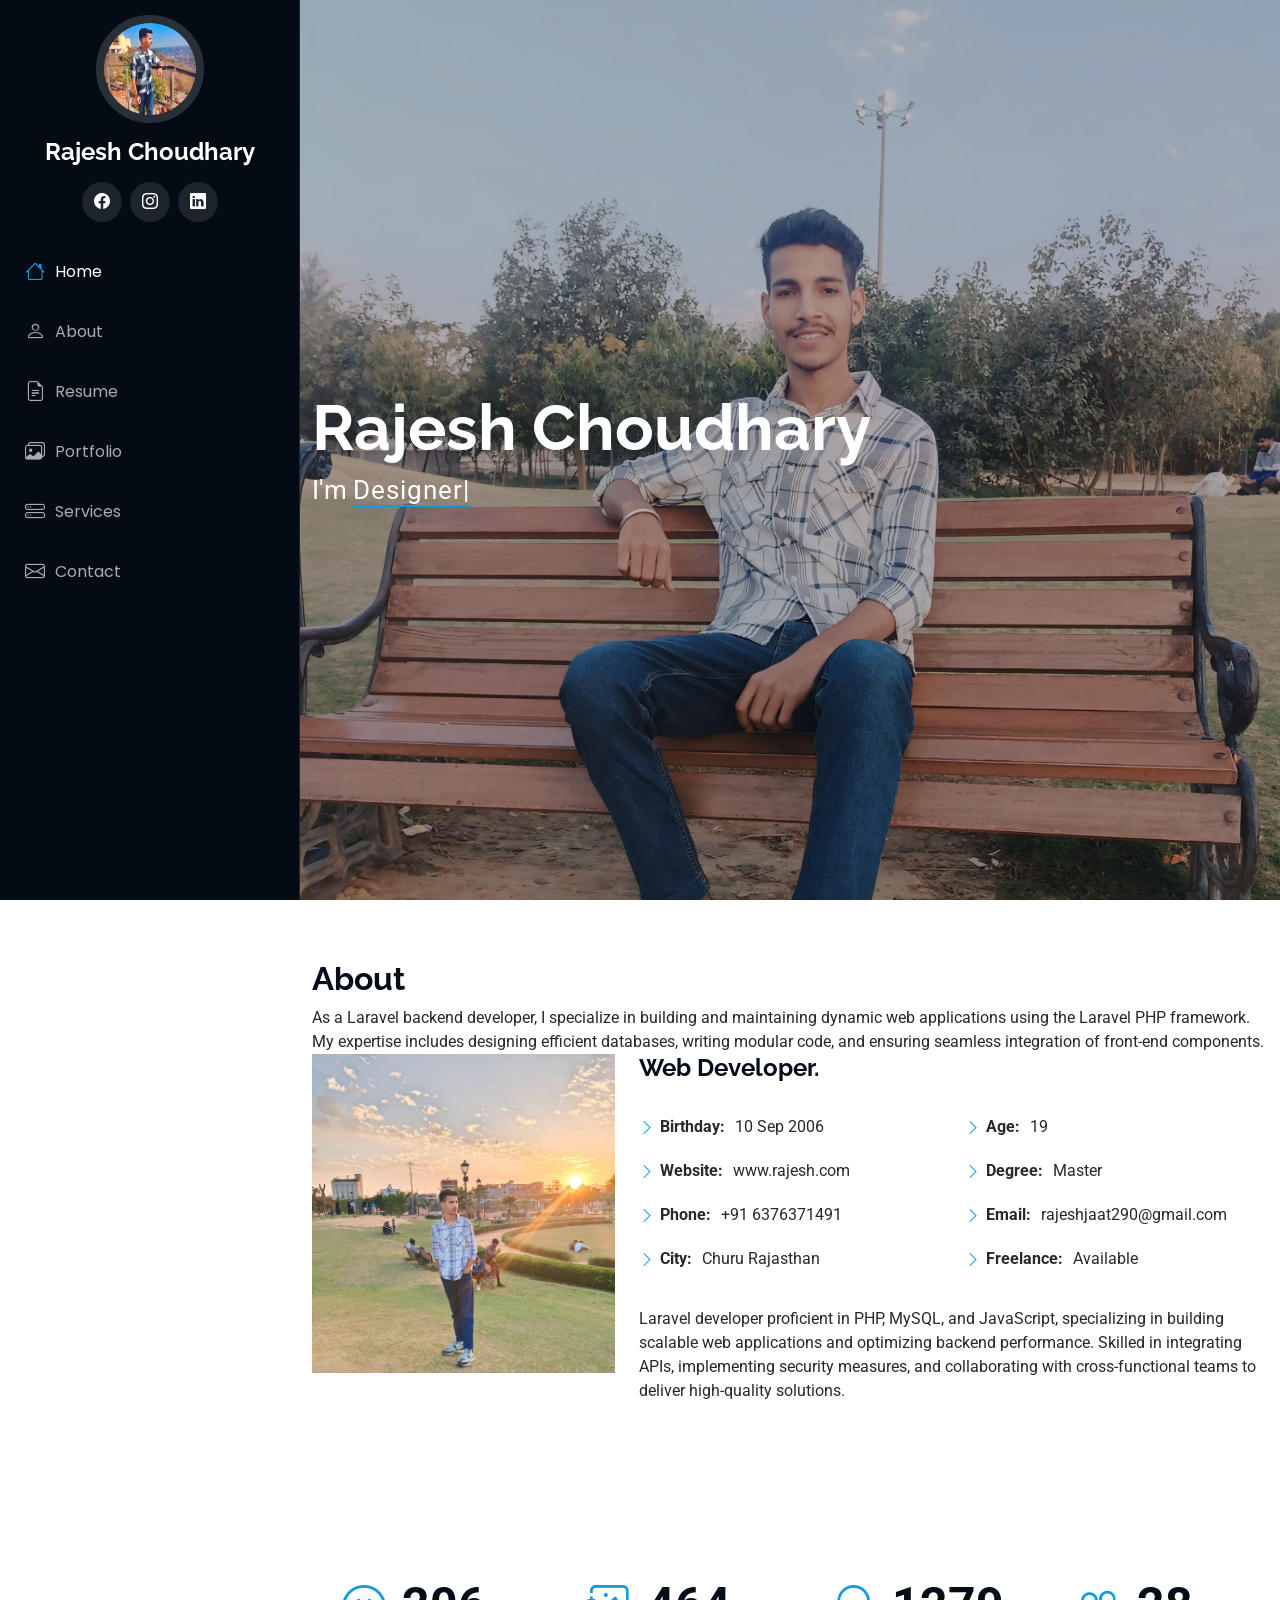
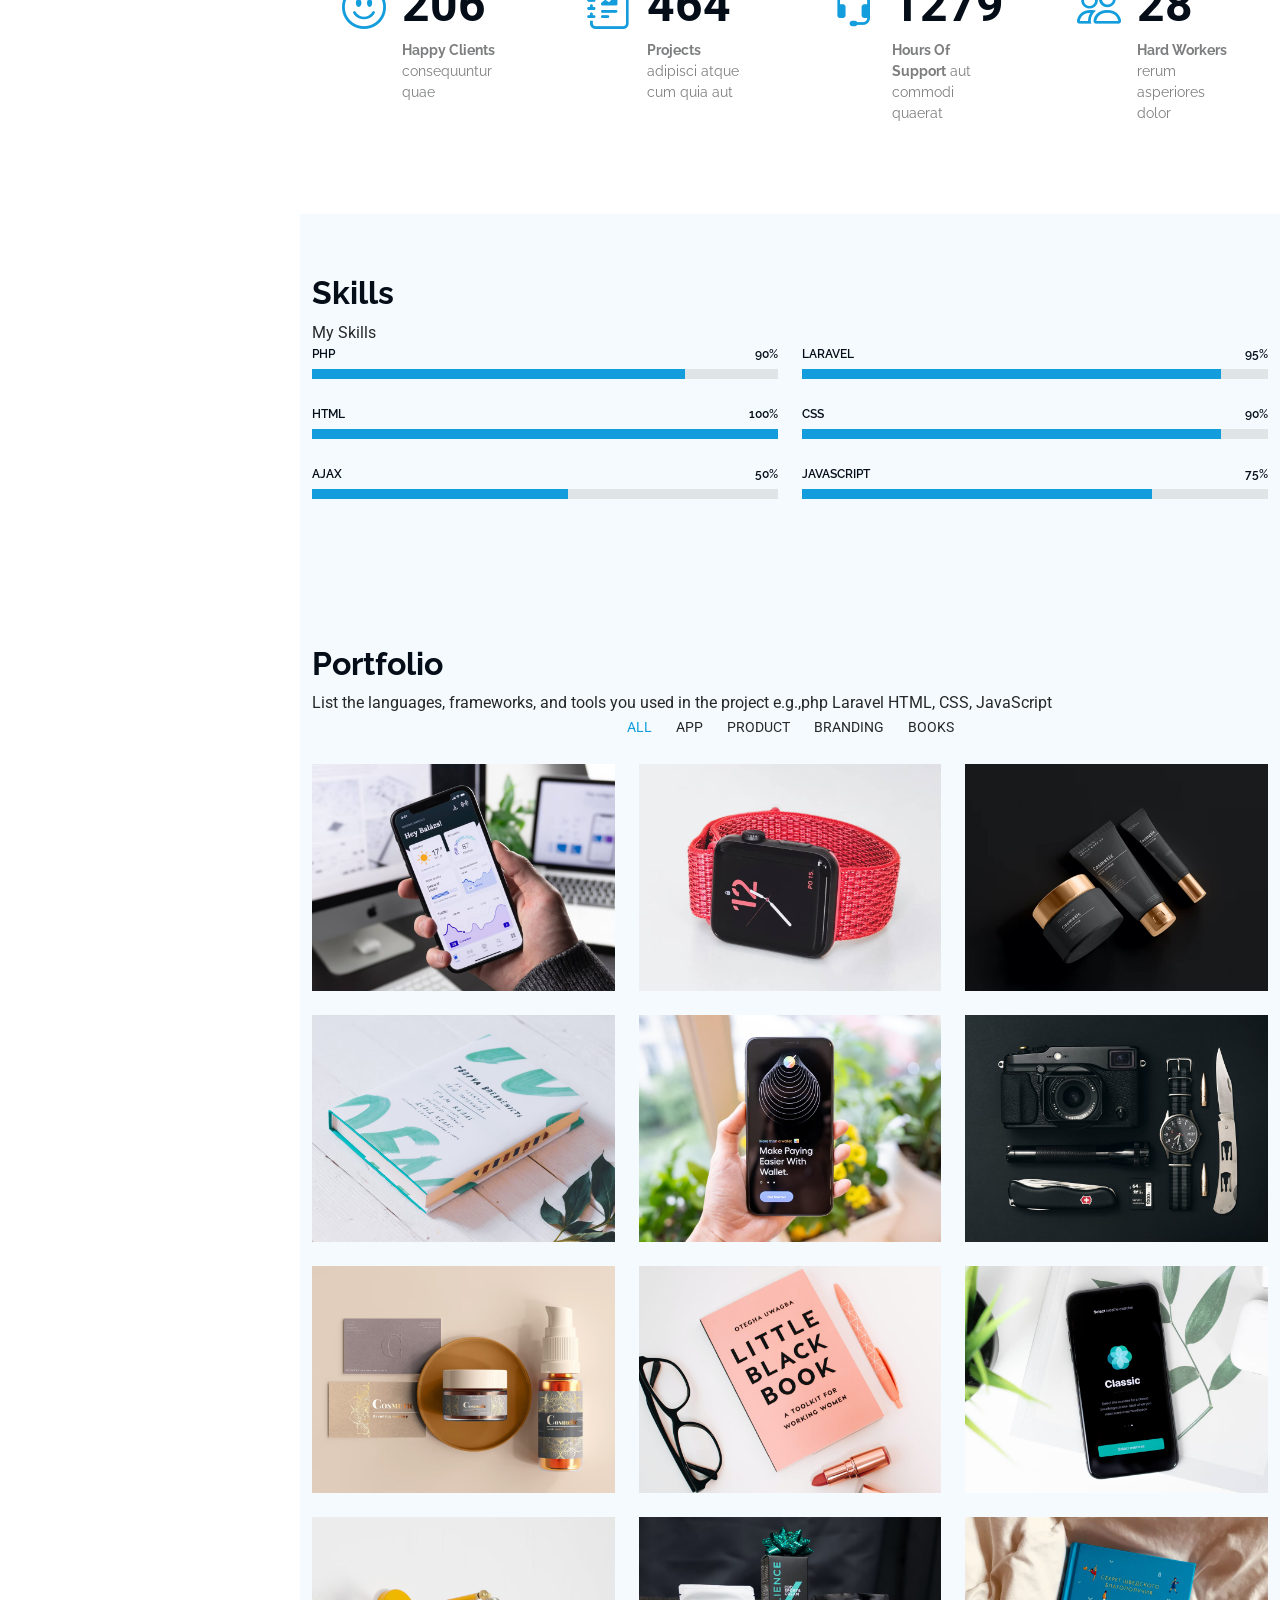
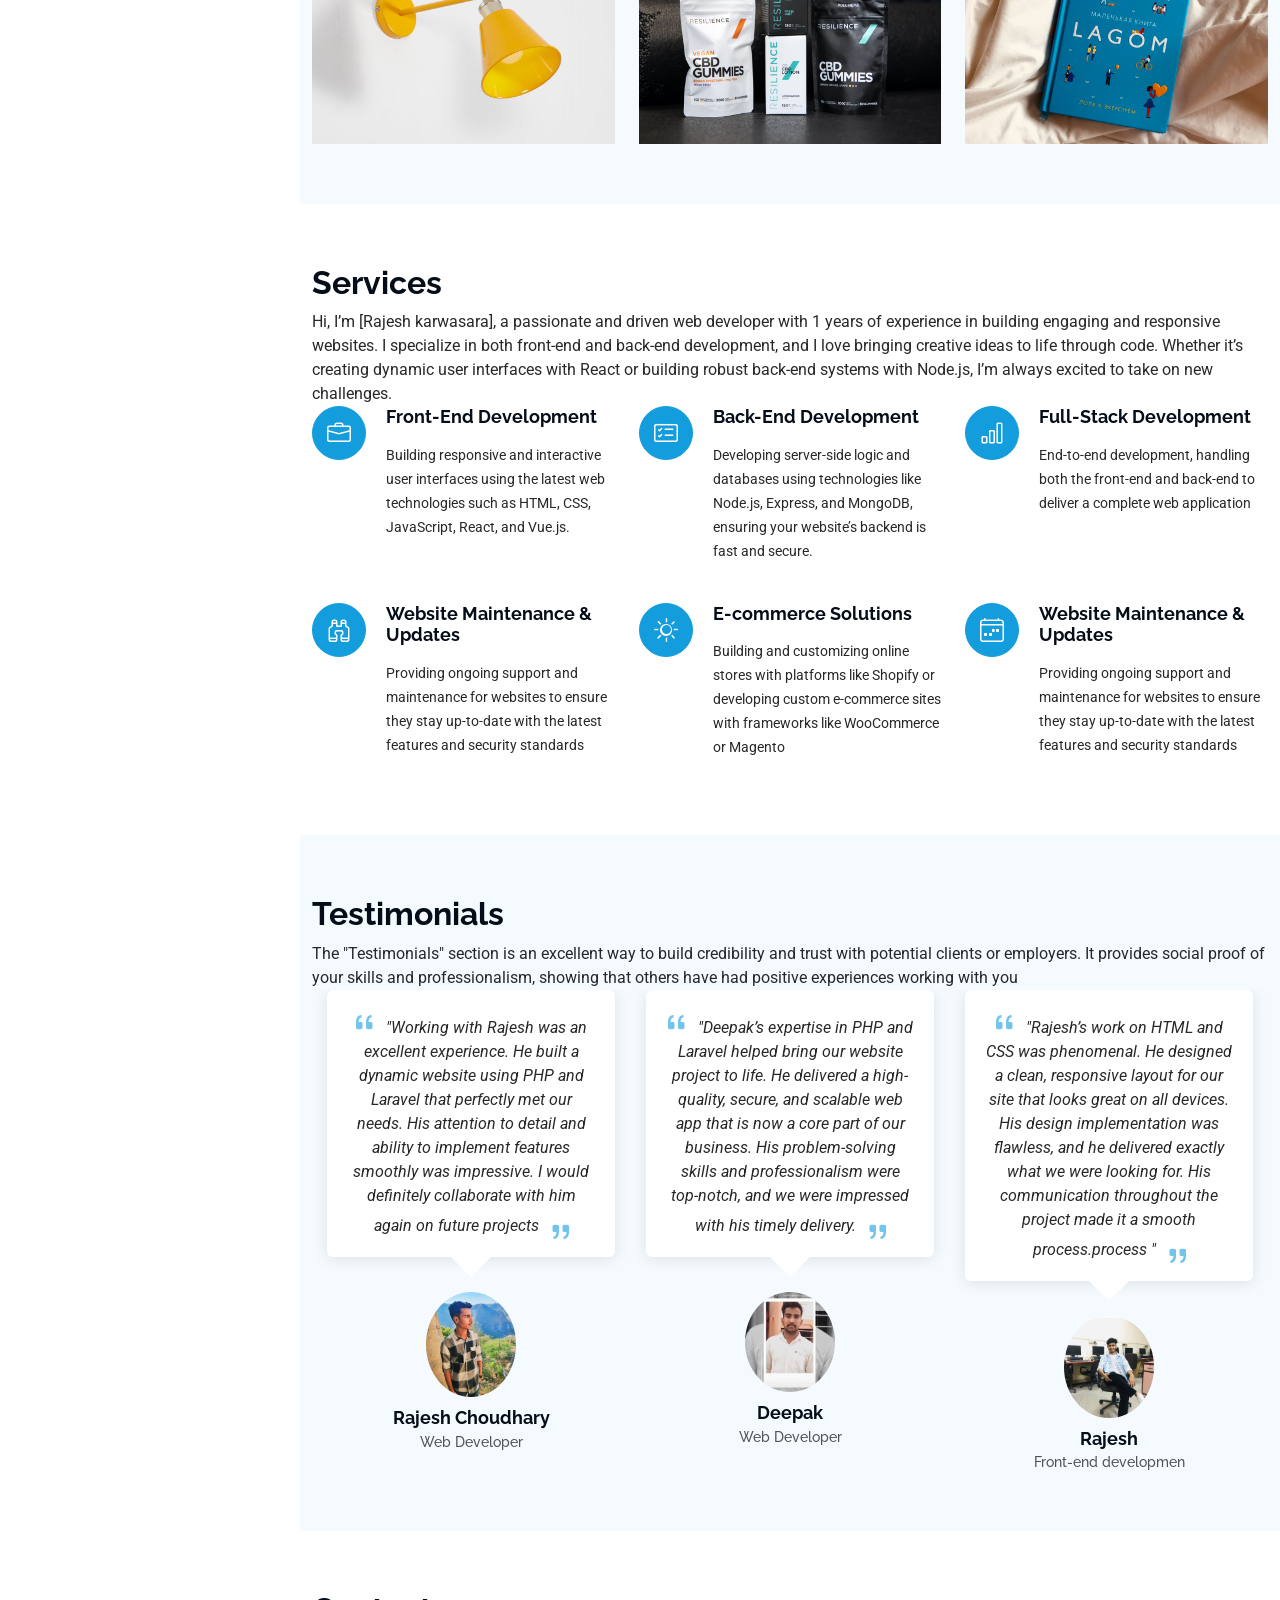
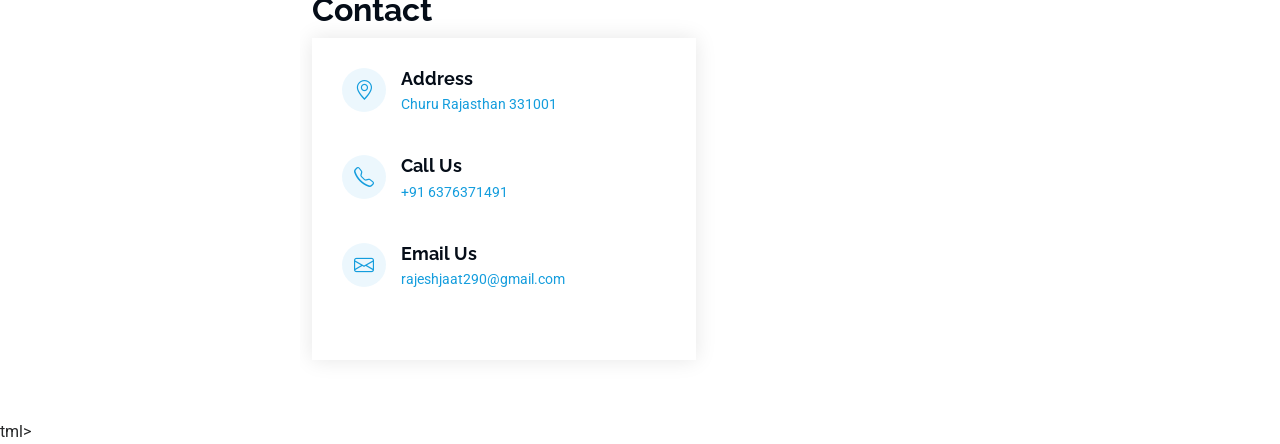
==== commit 0cef0c34: "port1" ====
--- a/index.html
+++ b/index.html
@@ -4,7 +4,7 @@
 <head>
   <meta charset="utf-8">
   <meta content="width=device-width, initial-scale=1.0" name="viewport">
-  <title>Rajesh Choudhary</title>
+  <title>Index - iPortfolio Bootstrap Template</title>
   <meta content="" name="description">
   <meta content="" name="keywords">
 
@@ -70,25 +70,7 @@
         <li><a href="#resume"><i class="bi bi-file-earmark-text navicon"></i> Resume</a></li>
         <li><a href="#portfolio"><i class="bi bi-images navicon"></i> Portfolio</a></li>
         <li><a href="#services"><i class="bi bi-hdd-stack navicon"></i> Services</a></li>
-        <li class="dropdown"><a href="#"><i class="bi bi-menu-button navicon"></i> <span>Dropdown</span> <i
-              class="bi bi-chevron-down toggle-dropdown"></i></a>
-          <ul>
-            <li><a href="#">Dropdown 1</a></li>
-            <li class="dropdown"><a href="#"><span>Deep Dropdown</span> <i
-                  class="bi bi-chevron-down toggle-dropdown"></i></a>
-              <ul>
-                <li><a href="#">Deep Dropdown 1</a></li>
-                <li><a href="#">Deep Dropdown 2</a></li>
-                <li><a href="#">Deep Dropdown 3</a></li>
-                <li><a href="#">Deep Dropdown 4</a></li>
-                <li><a href="#">Deep Dropdown 5</a></li>
-              </ul>
-            </li>
-            <li><a href="#">Dropdown 2</a></li>
-            <li><a href="#">Dropdown 3</a></li>
-            <li><a href="#">Dropdown 4</a></li>
-          </ul>
-        </li>
+        
         <li><a href="#contact"><i class="bi bi-envelope navicon"></i> Contact</a></li>
       </ul>
     </nav>
@@ -322,8 +304,8 @@
 
                   <a href="assets/img/portfolio/app-1.jpg" title="App 1" data-gallery="portfolio-gallery-app"
                     class="glightbox preview-link"><i class="bi bi-zoom-in"></i></a>
-                  <!-- <a href="portfolio-details.html" title="More Details" class="details-link"><i
-                      class="bi bi-link-45deg"></i></a> -->
+                  <a href="portfolio-details.html" title="More Details" class="details-link"><i
+                      class="bi bi-link-45deg"></i></a>
                 </div>
               </div>
             </div><!-- End Portfolio Item -->
@@ -337,6 +319,8 @@
                   <a href="assets/img/portfolio/product-1.jpg" title="Product 1"
                     data-gallery="portfolio-gallery-product" class="glightbox preview-link"><i
                       class="bi bi-zoom-in"></i></a>
+                       <a href="portfolio-details.html" title="More Details" class="details-link"><i
+                      class="bi bi-link-45deg"></i></a>
 
                 </div>
               </div>
@@ -346,11 +330,15 @@
               <div class="portfolio-content h-100">
                 <img src="assets/img/portfolio/branding-1.jpg" class="img-fluid" alt="">
                 <div class="portfolio-info">
+                   <a href="portfolio-details.html" title="More Details" class="details-link"><i
+                      class="bi bi-link-45deg"></i></a>
                   <h4>Branding 1</h4>
 
                   <a href="assets/img/portfolio/branding-1.jpg" title="Branding 1"
                     data-gallery="portfolio-gallery-branding" class="glightbox preview-link"><i
                       class="bi bi-zoom-in"></i></a>
+                       <a href="portfolio-details.html" title="More Details" class="details-link"><i
+                      class="bi bi-link-45deg"></i></a>
 
                 </div>
               </div>
@@ -360,10 +348,14 @@
               <div class="portfolio-content h-100">
                 <img src="assets/img/portfolio/books-1.jpg" class="img-fluid" alt="">
                 <div class="portfolio-info">
+                   <a href="portfolio-details.html" title="More Details" class="details-link"><i
+                      class="bi bi-link-45deg"></i></a>
                   <h4>Books 1</h4>
 
                   <a href="assets/img/portfolio/books-1.jpg" title="Branding 1" data-gallery="portfolio-gallery-book"
                     class="glightbox preview-link"><i class="bi bi-zoom-in"></i></a>
+                     <a href="portfolio-details.html" title="More Details" class="details-link"><i
+                      class="bi bi-link-45deg"></i></a>
 
                 </div>
               </div>
@@ -377,6 +369,8 @@
 
                   <a href="assets/img/portfolio/app-2.jpg" title="App 2" data-gallery="portfolio-gallery-app"
                     class="glightbox preview-link"><i class="bi bi-zoom-in"></i></a>
+                     <a href="portfolio-details.html" title="More Details" class="details-link"><i
+                      class="bi bi-link-45deg"></i></a>
 
                 </div>
               </div>
@@ -390,6 +384,8 @@
                   <a href="assets/img/portfolio/product-2.jpg" title="Product 2"
                     data-gallery="portfolio-gallery-product" class="glightbox preview-link"><i
                       class="bi bi-zoom-in"></i></a>
+                       <a href="portfolio-details.html" title="More Details" class="details-link"><i
+                      class="bi bi-link-45deg"></i></a>
 
                 </div>
               </div>
@@ -404,7 +400,8 @@
                   <a href="assets/img/portfolio/branding-2.jpg" title="Branding 2"
                     data-gallery="portfolio-gallery-branding" class="glightbox preview-link"><i
                       class="bi bi-zoom-in"></i></a>
-
+ <a href="portfolio-details.html" title="More Details" class="details-link"><i
+                      class="bi bi-link-45deg"></i></a>
                 </div>
               </div>
             </div><!-- End Portfolio Item -->
@@ -417,7 +414,8 @@
 
                   <a href="assets/img/portfolio/books-2.jpg" title="Branding 2" data-gallery="portfolio-gallery-book"
                     class="glightbox preview-link"><i class="bi bi-zoom-in"></i></a>
-
+ <a href="portfolio-details.html" title="More Details" class="details-link"><i
+                      class="bi bi-link-45deg"></i></a>
                 </div>
               </div>
             </div><!-- End Portfolio Item -->
@@ -430,7 +428,8 @@
 
                   <a href="assets/img/portfolio/app-3.jpg" title="App 3" data-gallery="portfolio-gallery-app"
                     class="glightbox preview-link"><i class="bi bi-zoom-in"></i></a>
-
+ <a href="portfolio-details.html" title="More Details" class="details-link"><i
+                      class="bi bi-link-45deg"></i></a>
                 </div>
               </div>
             </div><!-- End Portfolio Item -->
@@ -444,7 +443,8 @@
                   <a href="assets/img/portfolio/product-3.jpg" title="Product 3"
                     data-gallery="portfolio-gallery-product" class="glightbox preview-link"><i
                       class="bi bi-zoom-in"></i></a>
-
+ <a href="portfolio-details.html" title="More Details" class="details-link"><i
+                      class="bi bi-link-45deg"></i></a>
                 </div>
               </div>
             </div><!-- End Portfolio Item -->
@@ -458,7 +458,8 @@
                   <a href="assets/img/portfolio/branding-3.jpg" title="Branding 2"
                     data-gallery="portfolio-gallery-branding" class="glightbox preview-link"><i
                       class="bi bi-zoom-in"></i></a>
-
+ <a href="portfolio-details.html" title="More Details" class="details-link"><i
+                      class="bi bi-link-45deg"></i></a>
                 </div>
               </div>
             </div><!-- End Portfolio Item -->
@@ -471,7 +472,8 @@
 
                   <a href="assets/img/portfolio/books-3.jpg" title="Branding 3" data-gallery="portfolio-gallery-book"
                     class="glightbox preview-link"><i class="bi bi-zoom-in"></i></a>
-
+ <a href="portfolio-details.html" title="More Details" class="details-link"><i
+                      class="bi bi-link-45deg"></i></a>
                 </div>
               </div>
             </div><!-- End Portfolio Item -->
@@ -745,4 +747,4 @@
 
 </body>
 
-</html>
+</html>tml>
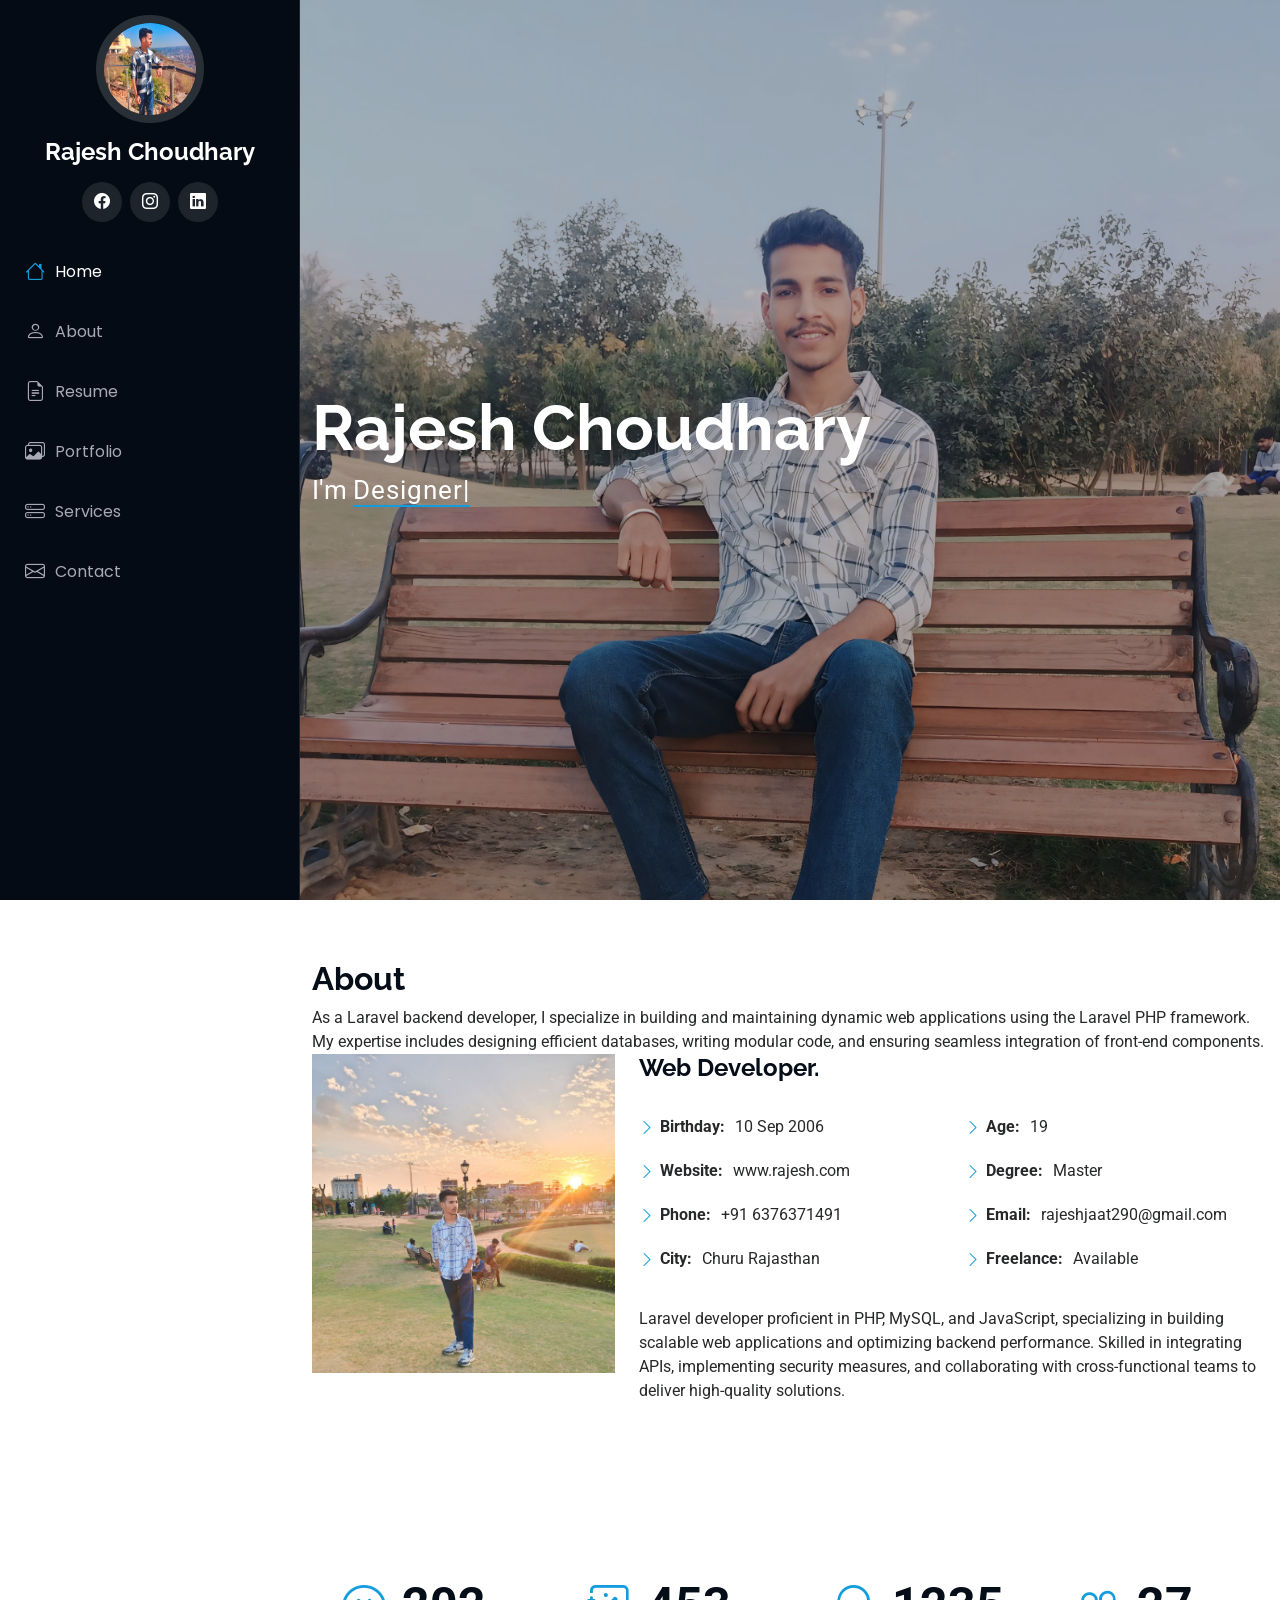
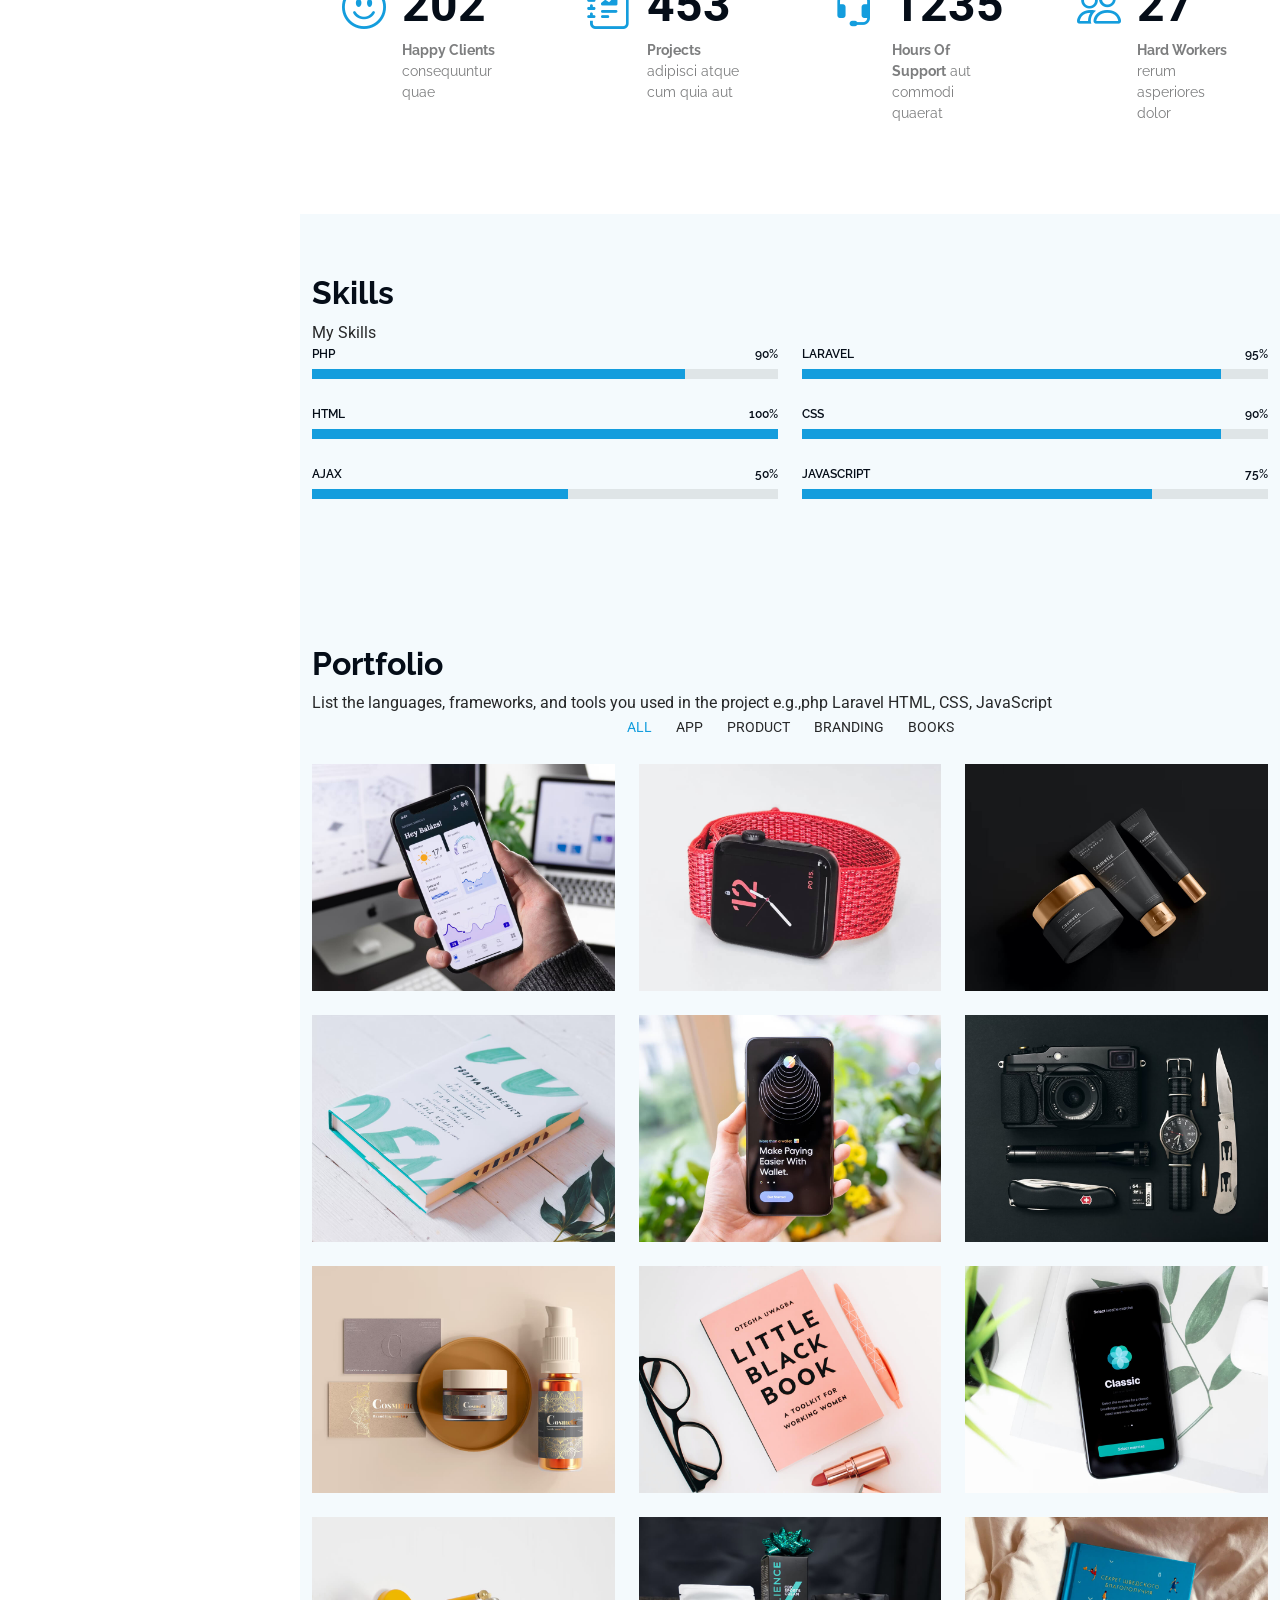
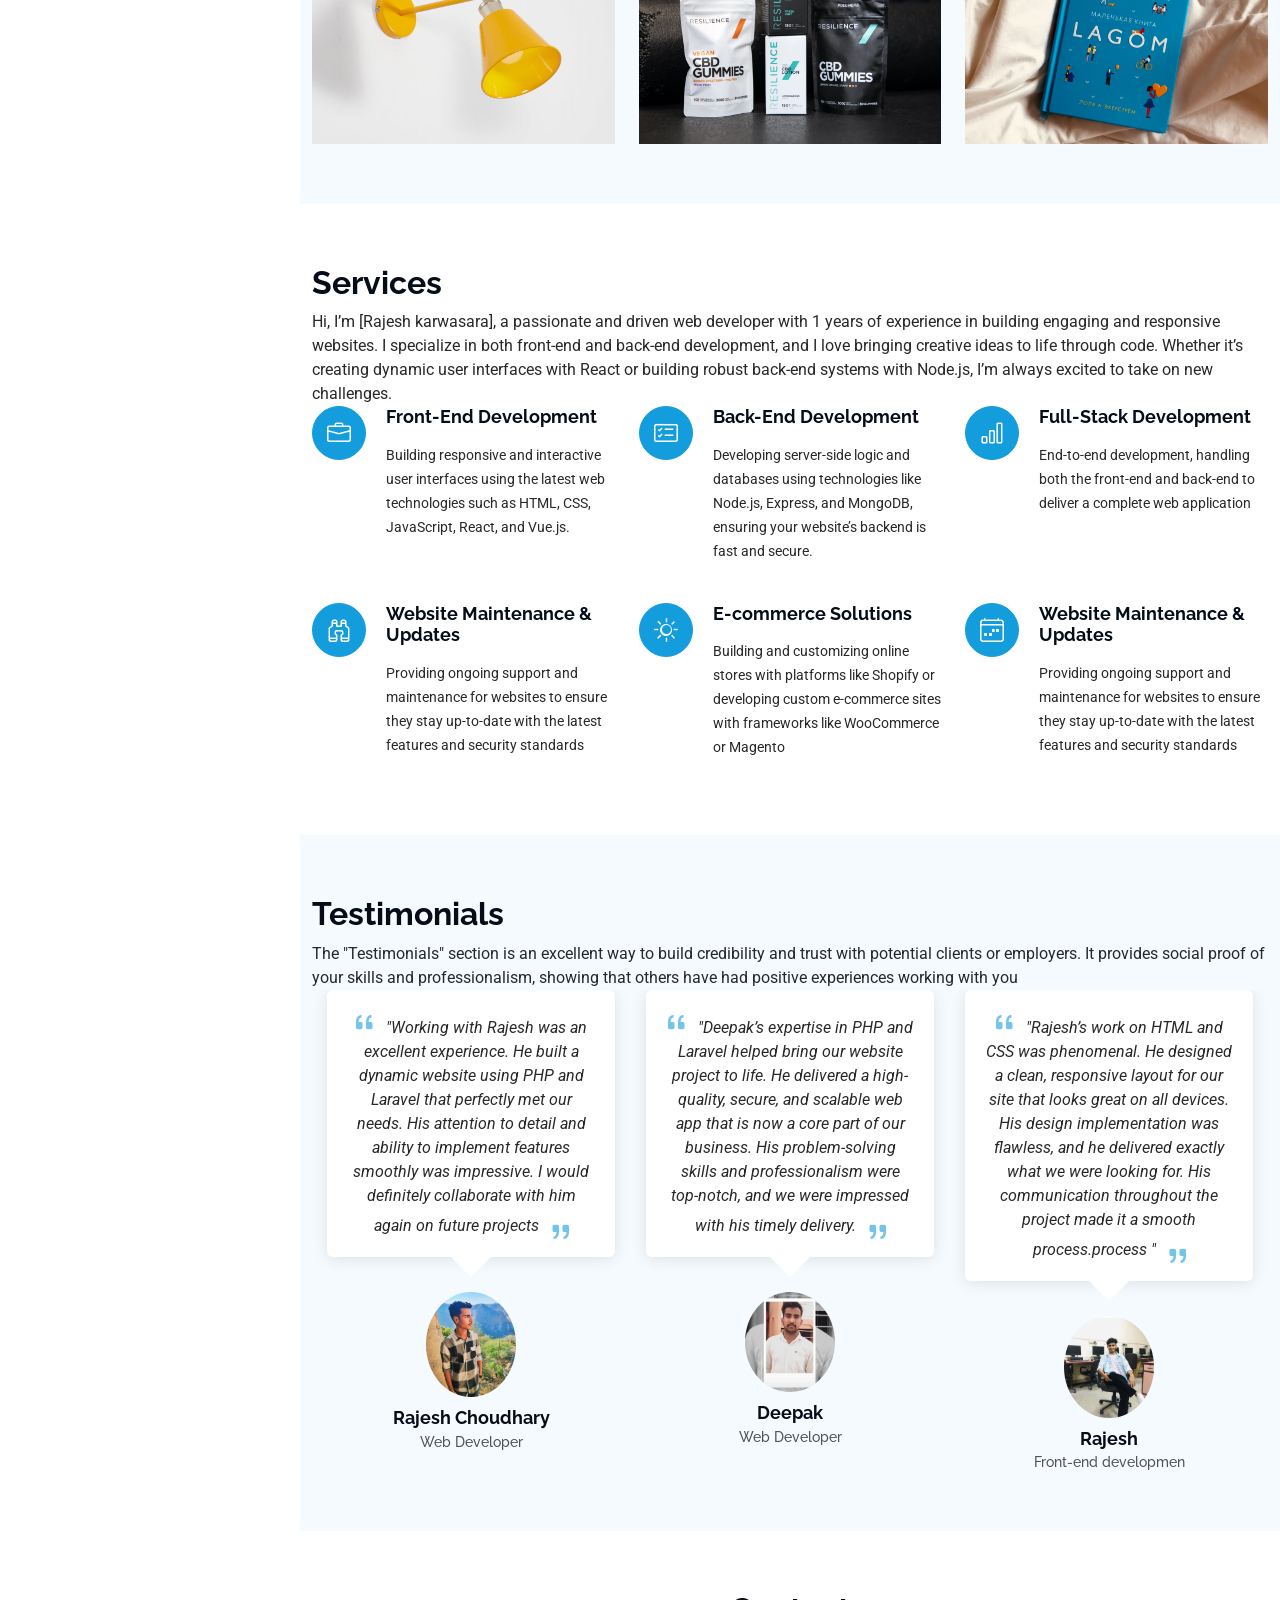
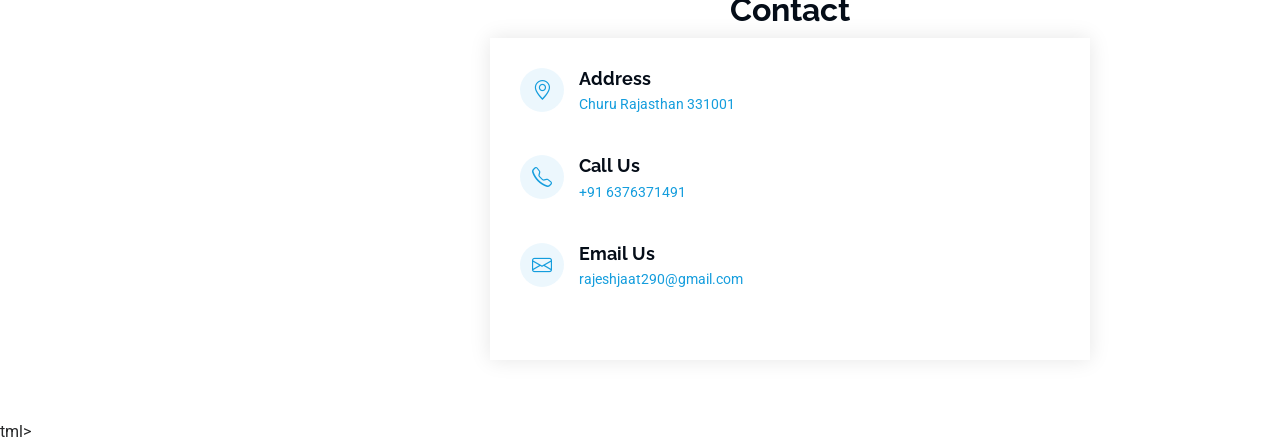
==== commit 5faceb71: "contact page" ====
--- a/index.html
+++ b/index.html
@@ -671,53 +671,48 @@
     <section id="contact" class="contact section">
 
       <!-- Section Title -->
-      <div class="container section-title" data-aos="fade-up">
-        <h2>Contact</h2>
-
-      </div><!-- End Section Title -->
+      <div class="container section-title text-center" data-aos="fade-up">
+  <h2>Contact</h2>
+</div><!-- End Section Title -->
 
       <div class="container" data-aos="fade-up" data-aos-delay="100">
 
-        <div class="row gy-4">
-
-          <div class="col-lg-5">
-
-            <div class="info-wrap">
-              <div class="info-item d-flex" data-aos="fade-up" data-aos-delay="200">
-                <i class="bi bi-geo-alt flex-shrink-0"></i>
-                <div>
-                  <h3>Address</h3>
-                  <p><a href="">Churu Rajasthan 331001</a> </p>
-                </div>
-              </div><!-- End Info Item -->
-
-              <div class="info-item d-flex" data-aos="fade-up" data-aos-delay="300">
-                <i class="bi bi-telephone flex-shrink-0"></i>
-                <div>
-                  <h3>Call Us</h3>
-                  <p><a href="tel:+916376371491">+91 6376371491</a></p>
-                </div>
-
-              </div><!-- End Info Item -->
-
-              <div class="info-item d-flex" data-aos="fade-up" data-aos-delay="400">
-                <i class="bi bi-envelope flex-shrink-0"></i>
-                <div>
-                  <h3>Email Us</h3>
-                  <p><a href="mailto:rajeshjaat290@gmail.com">rajeshjaat290@gmail.com</a></p>
-                </div>
-
-              </div><!-- End Info Item -->
-
-
-            </div>
-          </div>
-
-
-
-        </div>
+  <div class="row gy-4 justify-content-center">
+
+    <div class="col-12">
+
+      <div class="info-wrap" style="max-width: 600px; margin: 0 auto;">
+
+        <div class="info-item d-flex" data-aos="fade-up" data-aos-delay="200">
+          <i class="bi bi-geo-alt flex-shrink-0"></i>
+          <div>
+            <h3>Address</h3>
+            <p><a href="">Churu Rajasthan 331001</a></p>
+          </div>
+        </div><!-- End Info Item -->
+
+        <div class="info-item d-flex" data-aos="fade-up" data-aos-delay="300">
+          <i class="bi bi-telephone flex-shrink-0"></i>
+          <div>
+            <h3>Call Us</h3>
+            <p><a href="tel:+916376371491">+91 6376371491</a></p>
+          </div>
+        </div><!-- End Info Item -->
+
+        <div class="info-item d-flex" data-aos="fade-up" data-aos-delay="400">
+          <i class="bi bi-envelope flex-shrink-0"></i>
+          <div>
+            <h3>Email Us</h3>
+            <p><a href="mailto:rajeshjaat290@gmail.com">rajeshjaat290@gmail.com</a></p>
+          </div>
+        </div><!-- End Info Item -->
 
       </div>
+    </div>
+
+  </div>
+
+</div>
 
     </section><!-- /Contact Section -->
 
